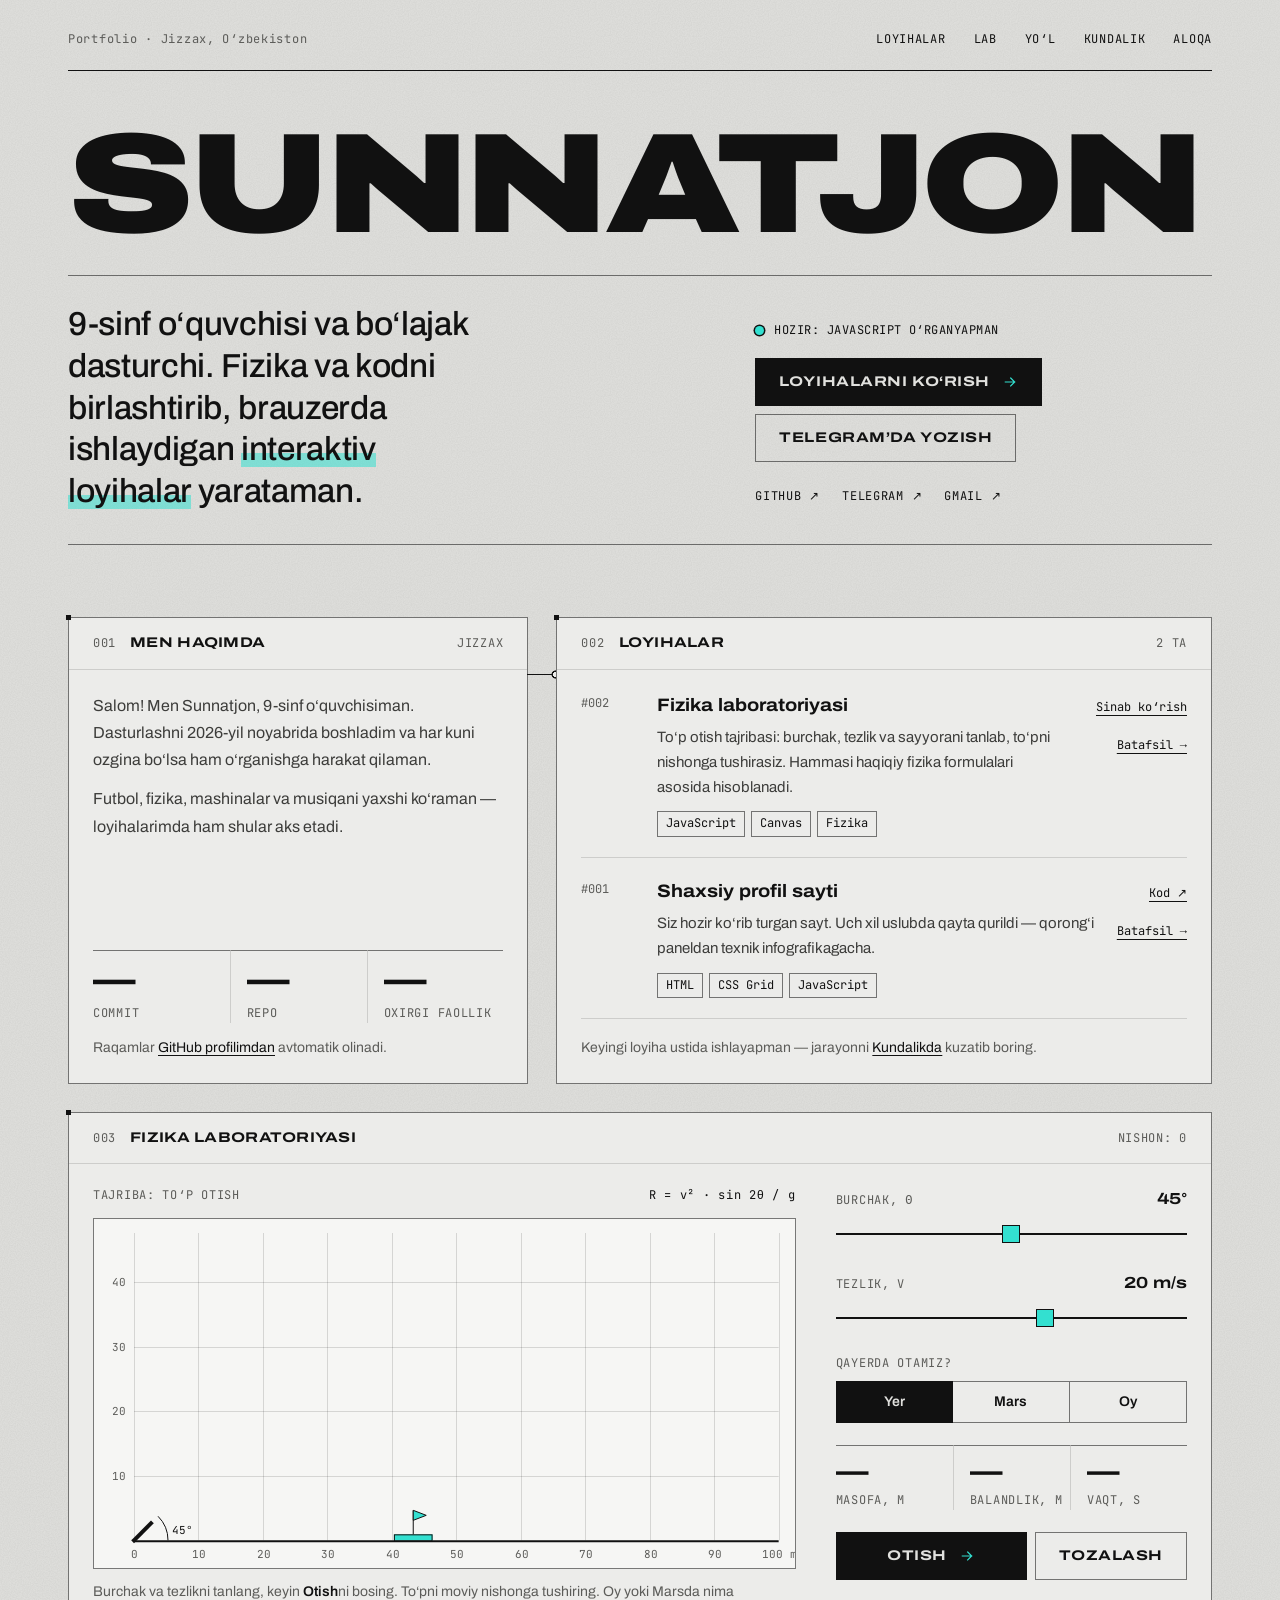
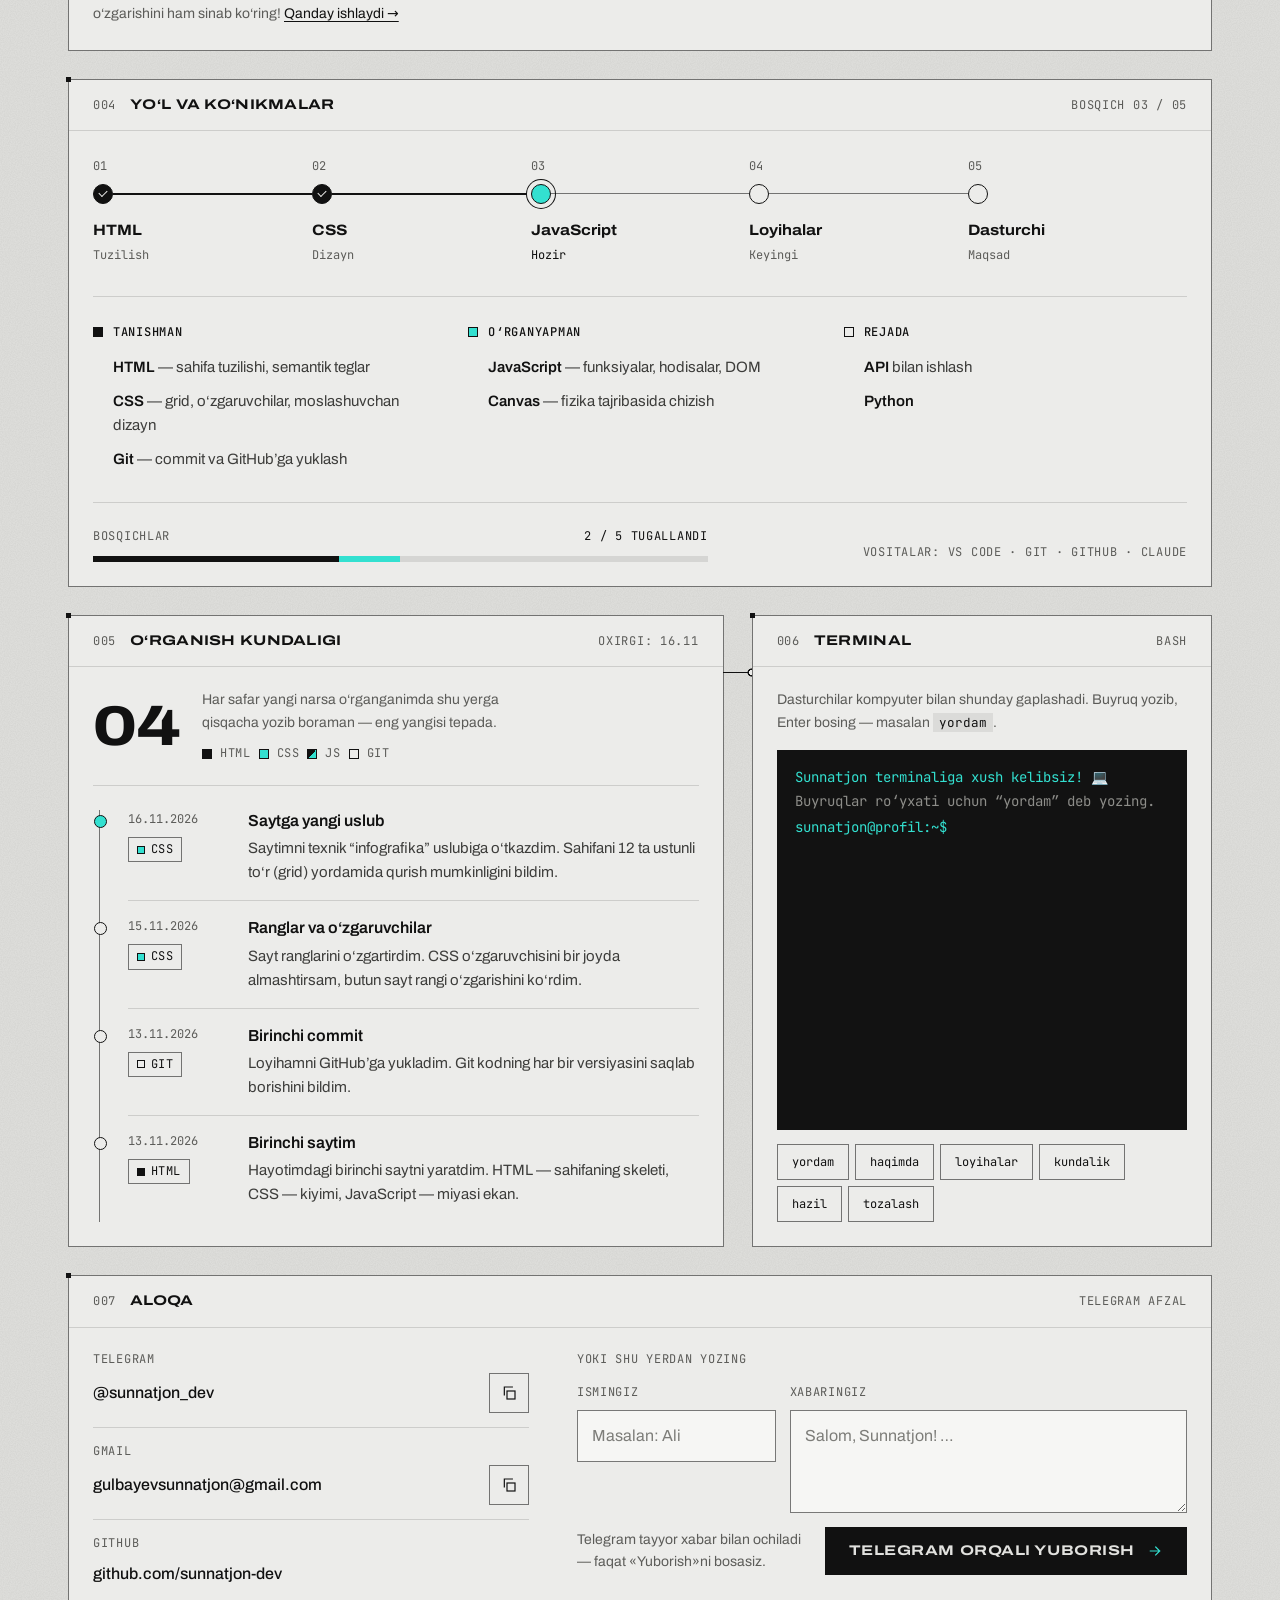
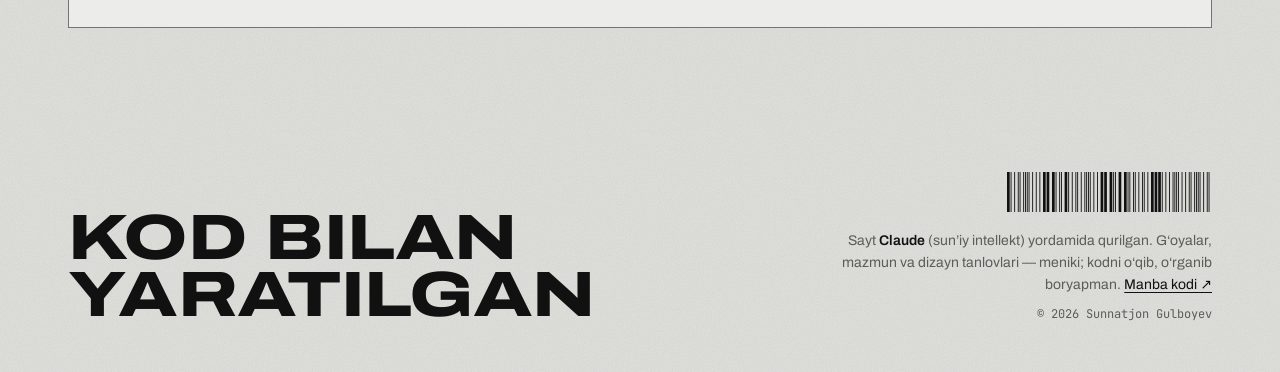
==== index.html @ 701b9dbe "Xabar shakli Gmail o'rniga Telegram'ga yo'naltirildi (t.me/?text= rasmiy havolasi) Co-Authored-By: C" ====
<!DOCTYPE html>
<html lang="uz">
<head>
  <!-- ===== SAHIFA SOZLAMALARI (ko'rinmaydi, lekin brauzer va Telegram uchun muhim) ===== -->
  <meta charset="UTF-8">
  <meta name="viewport" content="width=device-width, initial-scale=1.0">
  <title>Sunnatjon Gulboyev — bo‘lajak dasturchi</title>
  <meta name="description" content="Sunnatjon Gulboyev — 9-sinf o‘quvchisi va bo‘lajak dasturchi. Fizika va kodni birlashtirib, brauzerda ishlaydigan interaktiv loyihalar yarataman.">
  <meta name="theme-color" content="#e1e1de" media="(prefers-color-scheme: light)">
  <meta name="theme-color" content="#141413" media="(prefers-color-scheme: dark)">
  <meta name="color-scheme" content="light dark">

  <!-- Telegram/Instagramda havola yuborilganda chiqadigan ko'rinish -->
  <meta property="og:type" content="website">
  <meta property="og:locale" content="uz_UZ">
  <meta property="og:title" content="Sunnatjon Gulboyev — bo‘lajak dasturchi">
  <meta property="og:description" content="Fizika va kodni birlashtirib, brauzerda ishlaydigan interaktiv loyihalar yarataman.">
  <meta property="og:url" content="https://sunnatjon-dev.github.io/sunnatjon-profil-sayt/">
  <meta property="og:site_name" content="Sunnatjon Gulboyev">
  <meta property="og:image" content="https://sunnatjon-dev.github.io/sunnatjon-profil-sayt/images/og-1200x630.jpg">
  <meta property="og:image:type" content="image/jpeg">
  <meta property="og:image:width" content="1200">
  <meta property="og:image:height" content="630">
  <meta property="og:image:alt" content="SUNNATJON — bo‘lajak dasturchi. Fizika va kod.">
  <meta name="twitter:card" content="summary_large_image">

  <!-- Saytning asosiy manzili (qidiruv tizimlari uchun) -->
  <link rel="canonical" href="https://sunnatjon-dev.github.io/sunnatjon-profil-sayt/">

  <link rel="icon" href="favicon.svg" type="image/svg+xml">
  <link rel="apple-touch-icon" href="apple-touch-icon.png">

  <!-- JavaScript borligini darhol belgilaymiz (animatsiyalar shunga qarab yoqiladi) -->
  <script>document.documentElement.classList.add("js");</script>

  <!-- Asosiy shriftni oldindan yuklaymiz — sarlavha tezroq chiqadi -->
  <link rel="preload" href="fonts/archivo-latin.woff2" as="font" type="font/woff2" crossorigin>
  <link rel="preload" href="fonts/jetbrains-mono-latin.woff2" as="font" type="font/woff2" crossorigin>
  <link rel="stylesheet" href="style.css">
</head>
<body>

  <a class="skip" href="#asosiy">Asosiy qismga o‘tish</a>

  <!-- ===== 1. BOSH QISM ===== -->
  <header class="mast">
    <div class="mast__bar">
      <span class="mono">Portfolio · Jizzax, O‘zbekiston</span>
      <nav class="mast__nav" aria-label="Asosiy menyu">
        <a href="#loyihalar">Loyihalar</a>
        <a href="#lab">Lab</a>
        <a href="#yol">Yo‘l</a>
        <a href="#kundalik">Kundalik</a>
        <a href="#aloqa">Aloqa</a>
      </nav>
    </div>

    <h1 class="mast__title display">Sunnatjon<span class="sr-only"> Gulboyev</span></h1>

    <div class="hero">
      <!-- Bu jumla — saytning eng muhim gapi. O'z so'zlaringiz bilan yozing! -->
      <p class="hero__lead">9-sinf o‘quvchisi va bo‘lajak dasturchi. Fizika va kodni birlashtirib, brauzerda ishlaydigan <em>interaktiv loyihalar</em> yarataman.</p>

      <div class="hero__side">
        <p class="status mono"><span class="status__dot" aria-hidden="true"></span>Hozir: JavaScript o‘rganyapman</p>
        <div class="hero__cta">
          <a class="btn" href="#loyihalar">Loyihalarni ko‘rish
            <svg viewBox="0 0 24 24" aria-hidden="true"><path d="M5 12h14M13 6l6 6-6 6"/></svg>
          </a>
          <a class="btn btn--ghost" href="https://t.me/sunnatjon_dev" target="_blank" rel="noopener">Telegram’da yozish</a>
        </div>
        <ul class="socials" aria-label="Ijtimoiy tarmoqlar">
          <li><a href="https://github.com/sunnatjon-dev" target="_blank" rel="noopener">GitHub ↗</a></li>
          <li><a href="https://t.me/sunnatjon_dev" target="_blank" rel="noopener">Telegram ↗</a></li>
          <li><a href="mailto:gulbayevsunnatjon@gmail.com">Gmail ↗</a></li>
        </ul>
      </div>
    </div>
  </header>

  <!-- ===== 2. PANELLAR ===== -->
  <main class="sheet" id="asosiy">

    <!-- 001 — Men haqimda -->
    <section class="panel c-5 w-r" id="haqimda" aria-labelledby="h-haqimda">
      <header class="panel__head"><span class="idx">001</span><h2 id="h-haqimda">Men haqimda</h2><span class="code">Jizzax</span></header>
      <p class="prose">Salom! Men Sunnatjon, 9-sinf o‘quvchisiman. Dasturlashni 2026-yil noyabrida boshladim va har kuni ozgina bo‘lsa ham o‘rganishga harakat qilaman.</p>
      <p class="prose">Futbol, fizika, mashinalar va musiqani yaxshi ko‘raman — loyihalarimda ham shular aks etadi.</p>

      <div class="facts gh" aria-live="polite">
        <div><b class="display" id="gh-commits">—</b><small>Commit</small></div>
        <div><b class="display" id="gh-repos">—</b><small>Repo</small></div>
        <div><b class="display" id="gh-last">—</b><small>Oxirgi faollik</small></div>
      </div>
      <p class="small gh__note">Raqamlar <a href="https://github.com/sunnatjon-dev" target="_blank" rel="noopener">GitHub profilimdan</a> avtomatik olinadi.</p>
    </section>

    <!-- 002 — Loyihalar -->
    <section class="panel c-7" id="loyihalar" aria-labelledby="h-loyihalar">
      <header class="panel__head"><span class="idx">002</span><h2 id="h-loyihalar">Loyihalar</h2><span class="code">2 ta</span></header>

      <ol class="projects">
        <li class="proj">
          <span class="proj__n mono">#002</span>
          <div class="proj__body">
            <h3><a href="loyihalar/fizika-laboratoriyasi.html">Fizika laboratoriyasi</a></h3>
            <p>To‘p otish tajribasi: burchak, tezlik va sayyorani tanlab, to‘pni nishonga tushirasiz. Hammasi haqiqiy fizika formulalari asosida hisoblanadi.</p>
            <ul class="tags" aria-label="Texnologiyalar"><li>JavaScript</li><li>Canvas</li><li>Fizika</li></ul>
          </div>
          <div class="proj__links">
            <a href="#lab">Sinab ko‘rish</a>
            <a href="loyihalar/fizika-laboratoriyasi.html">Batafsil →</a>
          </div>
        </li>
        <li class="proj">
          <span class="proj__n mono">#001</span>
          <div class="proj__body">
            <h3><a href="loyihalar/profil-sayti.html">Shaxsiy profil sayti</a></h3>
            <p>Siz hozir ko‘rib turgan sayt. Uch xil uslubda qayta qurildi — qorong‘i paneldan texnik infografikagacha.</p>
            <ul class="tags" aria-label="Texnologiyalar"><li>HTML</li><li>CSS Grid</li><li>JavaScript</li></ul>
          </div>
          <div class="proj__links">
            <a href="https://github.com/sunnatjon-dev/sunnatjon-profil-sayt" target="_blank" rel="noopener">Kod ↗</a>
            <a href="loyihalar/profil-sayti.html">Batafsil →</a>
          </div>
        </li>
      </ol>
      <p class="small projects__next">Keyingi loyiha ustida ishlayapman — jarayonni <a href="#kundalik">Kundalikda</a> kuzatib boring.</p>
    </section>

    <!-- 003 — Fizika laboratoriyasi (jonli demo) -->
    <section class="panel c-12" id="lab" aria-labelledby="h-lab">
      <header class="panel__head"><span class="idx">003</span><h2 id="h-lab">Fizika laboratoriyasi</h2><span class="code" id="lab-hits">Nishon: 0</span></header>

      <div class="lab">
        <div class="lab__stage">
          <p class="label label--row"><span>Tajriba: to‘p otish</span><span>R = v² · sin 2θ / g</span></p>
          <div class="lab__canvas">
            <canvas id="lab-canvas" role="img" aria-label="To‘pning uchish yo‘li (traektoriyasi) chizilgan grafik"></canvas>
          </div>
          <p class="small">Burchak va tezlikni tanlang, keyin <b>Otish</b>ni bosing. To‘pni moviy nishonga tushiring. Oy yoki Marsda nima o‘zgarishini ham sinab ko‘ring! <a href="loyihalar/fizika-laboratoriyasi.html">Qanday ishlaydi →</a></p>
        </div>

        <form class="lab__controls" id="lab-form">
          <div class="slider">
            <span class="slider__top"><label for="lab-angle">Burchak, θ</label><output id="out-angle" for="lab-angle">45°</output></span>
            <input type="range" id="lab-angle" min="10" max="80" step="1" value="45" aria-valuetext="45 gradus">
          </div>
          <div class="slider">
            <span class="slider__top"><label for="lab-speed">Tezlik, v</label><output id="out-speed" for="lab-speed">20 m/s</output></span>
            <input type="range" id="lab-speed" min="5" max="30" step="1" value="20" aria-valuetext="20 metr sekundiga">
          </div>

          <fieldset class="seg">
            <legend>Qayerda otamiz?</legend>
            <label><input type="radio" name="sayyora" value="yer" checked><span>Yer</span></label>
            <label><input type="radio" name="sayyora" value="mars"><span>Mars</span></label>
            <label><input type="radio" name="sayyora" value="oy"><span>Oy</span></label>
          </fieldset>

          <div class="facts readout">
            <div><b class="display" id="r-range">—</b><small>Masofa, m</small></div>
            <div><b class="display" id="r-height">—</b><small>Balandlik, m</small></div>
            <div><b class="display" id="r-time">—</b><small>Vaqt, s</small></div>
          </div>

          <div class="lab__actions">
            <button class="btn" type="submit">Otish
              <svg viewBox="0 0 24 24" aria-hidden="true"><path d="M5 12h14M13 6l6 6-6 6"/></svg>
            </button>
            <button class="btn btn--ghost" type="button" id="lab-clear">Tozalash</button>
          </div>
          <p class="lab__msg" id="lab-msg" role="status"></p>
        </form>
      </div>
    </section>

    <!-- 004 — Yo'l va ko'nikmalar (foizsiz: faqat halol darajalar) -->
    <section class="panel c-12" id="yol" aria-labelledby="h-yol">
      <header class="panel__head"><span class="idx">004</span><h2 id="h-yol">Yo‘l va ko‘nikmalar</h2><span class="code">Bosqich 03 / 05</span></header>

      <ol class="route">
        <li class="done"><small>01</small><span class="node" aria-hidden="true"></span><b>HTML</b><em>Tuzilish</em></li>
        <li class="done"><small>02</small><span class="node" aria-hidden="true"></span><b>CSS</b><em>Dizayn</em></li>
        <li class="now" aria-current="step"><small>03</small><span class="node" aria-hidden="true"></span><b>JavaScript</b><em>Hozir</em></li>
        <li><small>04</small><span class="node" aria-hidden="true"></span><b>Loyihalar</b><em>Keyingi</em></li>
        <li><small>05</small><span class="node" aria-hidden="true"></span><b>Dasturchi</b><em>Maqsad</em></li>
      </ol>

      <div class="skills">
        <div class="skills__group">
          <h3><i class="k" aria-hidden="true"></i>Tanishman</h3>
          <ul>
            <li><b>HTML</b> — sahifa tuzilishi, semantik teglar</li>
            <li><b>CSS</b> — grid, o‘zgaruvchilar, moslashuvchan dizayn</li>
            <li><b>Git</b> — commit va GitHub’ga yuklash</li>
          </ul>
        </div>
        <div class="skills__group">
          <h3><i class="c" aria-hidden="true"></i>O‘rganyapman</h3>
          <ul>
            <li><b>JavaScript</b> — funksiyalar, hodisalar, DOM</li>
            <li><b>Canvas</b> — fizika tajribasida chizish</li>
          </ul>
        </div>
        <div class="skills__group">
          <h3><i class="l" aria-hidden="true"></i>Rejada</h3>
          <ul>
            <li><b>API</b> bilan ishlash</li>
            <li><b>Python</b></li>
          </ul>
        </div>
      </div>

      <div class="yol__foot">
        <div class="progress">
          <p class="label label--row"><span>Bosqichlar</span><span>2 / 5 tugallandi</span></p>
          <div class="progress__bar" aria-hidden="true"><i></i><i></i></div>
        </div>
        <p class="label">Vositalar: VS Code · Git · GitHub · Claude</p>
      </div>
    </section>

    <!-- 005 — O'rganish kundaligi -->
    <section class="panel c-7 w-r" id="kundalik" aria-labelledby="h-log">
      <header class="panel__head"><span class="idx">005</span><h2 id="h-log">O‘rganish kundaligi</h2><span class="code" id="log-count">Yozuvlar</span></header>

      <div class="diary__intro">
        <p class="figure display" id="log-total">04</p>
        <div>
          <p class="small">Har safar yangi narsa o‘rganganimda shu yerga qisqacha yozib boraman — eng yangisi tepada.</p>
          <p class="label legend diary__legend">
            <span><i class="t-html"></i>HTML</span>
            <span><i class="t-css"></i>CSS</span>
            <span><i class="t-js"></i>JS</span>
            <span><i class="t-git"></i>Git</span>
          </p>
        </div>
      </div>

      <!--
        YANGI YOZUV QO'SHISH: pastdagi <li> ... </li> blokidan birini nusxalab,
        ro'yxatning ENG TEPASIGA qo'ying va sana, teg, sarlavha, matnni o'zgartiring.
        Teglar: t-html, t-css, t-js, t-git
      -->
      <ol class="log" id="log">
        <li class="log__item">
          <time class="mono" datetime="2026-11-16">16.11.2026</time>
          <span class="log__tag t-css">CSS</span>
          <div><h3>Saytga yangi uslub</h3><p>Saytimni texnik “infografika” uslubiga o‘tkazdim. Sahifani 12 ta ustunli to‘r (grid) yordamida qurish mumkinligini bildim.</p></div>
        </li>
        <li class="log__item">
          <time class="mono" datetime="2026-11-15">15.11.2026</time>
          <span class="log__tag t-css">CSS</span>
          <div><h3>Ranglar va o‘zgaruvchilar</h3><p>Sayt ranglarini o‘zgartirdim. CSS o‘zgaruvchisini bir joyda almashtirsam, butun sayt rangi o‘zgarishini ko‘rdim.</p></div>
        </li>
        <li class="log__item">
          <time class="mono" datetime="2026-11-13">13.11.2026</time>
          <span class="log__tag t-git">Git</span>
          <div><h3>Birinchi commit</h3><p>Loyihamni GitHub’ga yukladim. Git kodning har bir versiyasini saqlab borishini bildim.</p></div>
        </li>
        <li class="log__item">
          <time class="mono" datetime="2026-11-13">13.11.2026</time>
          <span class="log__tag t-html">HTML</span>
          <div><h3>Birinchi saytim</h3><p>Hayotimdagi birinchi saytni yaratdim. HTML — sahifaning skeleti, CSS — kiyimi, JavaScript — miyasi ekan.</p></div>
        </li>
      </ol>

      <button class="more" id="log-more" type="button" hidden aria-expanded="false" aria-controls="log">Hammasini ko‘rsatish</button>
    </section>

    <!-- 006 — Terminal -->
    <section class="panel c-5" id="terminal" aria-labelledby="h-term">
      <header class="panel__head"><span class="idx">006</span><h2 id="h-term">Terminal</h2><span class="code">Bash</span></header>
      <p class="small">Dasturchilar kompyuter bilan shunday gaplashadi. Buyruq yozib, Enter bosing — masalan <code>yordam</code>.</p>
      <div class="terminal" id="term-body">
        <div id="term-output" aria-live="polite"></div>
        <form class="terminal__line" id="term-form">
          <label for="term-input" class="t-prompt">sunnatjon@profil:~$</label>
          <input id="term-input" autocomplete="off" autocapitalize="off" spellcheck="false">
        </form>
      </div>
      <div class="chips" role="group" aria-label="Tezkor buyruqlar">
        <button type="button" data-cmd="yordam">yordam</button>
        <button type="button" data-cmd="haqimda">haqimda</button>
        <button type="button" data-cmd="loyihalar">loyihalar</button>
        <button type="button" data-cmd="kundalik">kundalik</button>
        <button type="button" data-cmd="hazil">hazil</button>
        <button type="button" data-cmd="tozalash">tozalash</button>
      </div>
    </section>

    <!-- 007 — Aloqa -->
    <section class="panel c-12" id="aloqa" aria-labelledby="h-aloqa">
      <header class="panel__head"><span class="idx">007</span><h2 id="h-aloqa">Aloqa</h2><span class="code">Telegram afzal</span></header>
      <div class="aloqa">
        <ul class="contacts">
          <li>
            <small>Telegram</small>
            <a href="https://t.me/sunnatjon_dev" target="_blank" rel="noopener">@sunnatjon_dev</a>
            <button class="copy" type="button" data-copy="@sunnatjon_dev" aria-label="Telegram manzilini nusxalash">
              <svg viewBox="0 0 24 24" aria-hidden="true"><rect x="9" y="9" width="12" height="12"/><path d="M5 15V3h12"/></svg>
            </button>
          </li>
          <li>
            <small>Gmail</small>
            <a href="mailto:gulbayevsunnatjon@gmail.com">gulbayevsunnatjon@gmail.com</a>
            <button class="copy" type="button" data-copy="gulbayevsunnatjon@gmail.com" aria-label="Emailni nusxalash">
              <svg viewBox="0 0 24 24" aria-hidden="true"><rect x="9" y="9" width="12" height="12"/><path d="M5 15V3h12"/></svg>
            </button>
          </li>
          <li>
            <small>GitHub</small>
            <a href="https://github.com/sunnatjon-dev" target="_blank" rel="noopener">github.com/sunnatjon-dev</a>
          </li>
        </ul>

        <form class="form" id="xabar-form">
          <p class="label">Yoki shu yerdan yozing</p>
          <div class="form__row">
            <label class="field">
              <span>Ismingiz</span>
              <input name="ism" required maxlength="60" placeholder="Masalan: Ali" autocomplete="name">
            </label>
            <label class="field">
              <span>Xabaringiz</span>
              <textarea name="xabar" required rows="3" maxlength="1000" placeholder="Salom, Sunnatjon! …"></textarea>
            </label>
          </div>
          <div class="form__foot">
            <p class="small">Telegram tayyor xabar bilan ochiladi — faqat «Yuborish»ni bosasiz.</p>
            <button class="btn" type="submit">Telegram orqali yuborish
              <svg viewBox="0 0 24 24" aria-hidden="true"><path d="M5 12h14M13 6l6 6-6 6"/></svg>
            </button>
          </div>
        </form>
      </div>
    </section>

  </main>

  <!-- ===== 3. PASTKI QISM ===== -->
  <footer class="foot">
    <p class="foot__big display">Kod bilan<br>yaratilgan</p>
    <div class="foot__side">
      <svg class="barcode" data-barcode="EAT-SLEEP-CODE-REPEAT" aria-hidden="true"></svg>
      <!-- Halollik: saytni kim va qanday qurgani ochiq yozilgan -->
      <p class="foot__credit">Sayt <b>Claude</b> (sun’iy intellekt) yordamida qurilgan. G‘oyalar, mazmun va dizayn tanlovlari — meniki; kodni o‘qib, o‘rganib boryapman. <a href="https://github.com/sunnatjon-dev/sunnatjon-profil-sayt" target="_blank" rel="noopener">Manba kodi ↗</a></p>
      <p class="mono">© <span id="yil">2026</span> Sunnatjon Gulboyev</p>
    </div>
  </footer>

  <div class="toast" id="toast" role="status" aria-live="polite"></div>

  <!-- Skriptlar mavzular bo'yicha bo'lingan; "defer" — sahifa tayyor bo'lgach, shu tartibda ishga tushadi -->
  <script src="js/asosiy.js" defer></script>
  <script src="js/github.js" defer></script>
  <script src="js/kundalik.js" defer></script>
  <script src="js/lab.js" defer></script>
  <script src="js/terminal.js" defer></script>
</body>
</html>
---- style.css ----
/* =========================================================
   0. SHRIFTLAR — loyihaning o'zida (fonts/ papkasi), Google'ga bog'liq emas.
   Ikkalasi ham "variable" shrift: bitta faylda barcha qalinlik va kengliklar bor.
   Litsenziya: SIL Open Font License (fonts/OFL-*.txt)
   ========================================================= */
@font-face {
  font-family: "Archivo";
  src: url("fonts/archivo-latin.woff2") format("woff2");
  font-weight: 100 900;
  font-stretch: 62% 125%;
  font-style: normal;
  font-display: swap;
}
@font-face {
  font-family: "JetBrains Mono";
  src: url("fonts/jetbrains-mono-latin.woff2") format("woff2");
  font-weight: 100 800;
  font-style: normal;
  font-display: optional;   /* kech kelsa — sahifa siljimasligi uchun zaxira shriftda qoladi */
}

/* Zaxira shriftlar Archivo o'lchamlariga moslangan (ascent 88%, descent 21% — brauzerda o'lchangan).
   Archivo yuklanguncha matn aynan shu joyda turadi, keyin almashganda sahifa "sakramaydi". */
@font-face {
  font-family: "Archivo Fallback Display";
  src: local("Arial Black");
  ascent-override: 88%;
  descent-override: 21%;
  line-gap-override: 0%;
}
@font-face {
  font-family: "Archivo Fallback";
  src: local("Segoe UI"), local("Roboto"), local("Arial");
  size-adjust: 108%;          /* Archivo bir oz kengroq — qatorlar bir xil bo'linsin */
  ascent-override: 81.5%;     /* 88% / 1.08 */
  descent-override: 19.4%;    /* 21% / 1.08 */
  line-gap-override: 0%;
}


/* =========================================================
   1. RANGLAR VA ASOSIY SOZLAMALAR
   Rangni o'zgartirmoqchi bo'lsangiz — faqat shu yerni o'zgartiring!
   ========================================================= */
:root {
  --paper: #e1e1de;           /* sahifa foni — och kulrang qog'oz */
  --panel: #ececea;           /* panellar */
  --field: #f6f6f4;           /* inputlar */
  --ink: #111111;             /* asosiy qora */
  --text: #3d3d3b;            /* oddiy matn */
  --muted: #5c5c59;           /* xira matn (fonda ham, panelda ham kontrast ≥ 5:1) */
  --frame: rgba(17, 17, 17, 0.55);   /* panel ramkasi */
  --rule: rgba(17, 17, 17, 0.14);    /* ichki ingichka chiziqlar */
  --grey: #a3a3a0;
  --track: rgba(17, 17, 17, 0.1);    /* progress chizig'ining bo'sh qismi */
  --code-bg: rgba(17, 17, 17, 0.08);
  --hover: #ffffff;                  /* tugma ustiga kelganda */
  --placeholder: #7d7d79;
  --mark: rgba(51, 224, 208, 0.55);  /* matn ostidagi moviy belgi */

  /* Yagona urg'u rangi (Swiss qoidasi: bitta rang) — faqat bezak uchun, matnda emas */
  --cyan: #33e0d0;

  /* Yozuv o'lchamlari shkalasi — butun saytda faqat shular ishlatiladi */
  --fs-xs: 12px;     /* yorliqlar, mono yozuvlar */
  --fs-sm: 14px;     /* izohlar */
  --fs-md: 15px;     /* panel ichidagi matn */
  --fs-base: 16px;   /* asosiy matn */
  --fs-lg: 18px;     /* kichik sarlavhalar */

  --font-display: "Archivo", "Archivo Fallback Display", "Arial Black", sans-serif;   /* katta sarlavhalar */
  --font-body: "Archivo", "Archivo Fallback", system-ui, -apple-system, "Segoe UI", Roboto, sans-serif;   /* oddiy matn */
  --font-mono: "JetBrains Mono", Consolas, monospace;

  --gap: 28px;
  --pad: 24px;
  --gutter: clamp(16px, 4vw, 48px);
  --ease: cubic-bezier(.2, .8, .2, 1);
  color-scheme: light dark;
}

/* Qorong'i rejim — telefon yoki kompyuter qorong'i rejimda bo'lsa, avtomatik yoqiladi.
   Faqat ranglar almashadi, qolgan hamma narsa o'sha-o'sha. */
@media (prefers-color-scheme: dark) {
  :root {
    --paper: #141413;
    --panel: #1c1c1b;
    --field: #232322;
    --ink: #ecece8;
    --text: #c4c4bf;
    --muted: #93938e;
    --frame: rgba(236, 236, 232, 0.38);
    --rule: rgba(236, 236, 232, 0.12);
    --grey: #6e6e6a;
    --track: rgba(236, 236, 232, 0.12);
    --code-bg: rgba(236, 236, 232, 0.1);
    --hover: #2a2a29;
    --placeholder: #7e7e79;
    --mark: rgba(51, 224, 208, 0.32);
  }
  .case__shot img { opacity: 0.92; }
}

* { box-sizing: border-box; margin: 0; padding: 0; }

html {
  scroll-behavior: smooth;
  scroll-padding-top: 24px;
  -webkit-text-size-adjust: 100%;
}

body {
  min-height: 100vh;
  background-color: var(--paper);
  /* Qog'oz donadorligi (juda yengil shovqin) */
  background-image: url("data:image/svg+xml;utf8,<svg xmlns='http://www.w3.org/2000/svg' width='180' height='180'><filter id='n'><feTurbulence type='fractalNoise' baseFrequency='.85' numOctaves='2' stitchTiles='stitch'/><feColorMatrix values='0 0 0 0 0  0 0 0 0 0  0 0 0 0 0  0 0 0 .06 0'/></filter><rect width='100%' height='100%' filter='url(%23n)'/></svg>");
  color: var(--text);
  font-family: var(--font-body);
  font-size: var(--fs-base);
  line-height: 1.6;
  -webkit-font-smoothing: antialiased;
  overflow-x: hidden;
}

a { color: inherit; }
button, input, textarea { font: inherit; color: inherit; }
ul, ol { list-style: none; }
svg { display: block; }

.display {
  font-family: var(--font-display);
  font-stretch: 125%;
  font-weight: 800;
  line-height: 0.9;
  letter-spacing: -0.01em;
  text-transform: uppercase;
  color: var(--ink);
}
.mono { font-family: var(--font-mono); }

:focus-visible { outline: 2px solid var(--ink); outline-offset: 3px; }

.skip {
  position: absolute;
  left: 16px;
  top: -60px;
  z-index: 10;
  padding: 10px 16px;
  background: var(--ink);
  color: var(--paper);
  text-decoration: none;
}
.skip:focus { top: 16px; }


/* =========================================================
   2. SARLAVHA
   ========================================================= */
.mast {
  max-width: 1240px;
  margin: 0 auto;
  padding: 20px var(--gutter) 0;
}

.mast__bar {
  display: flex;
  justify-content: space-between;
  align-items: center;
  gap: 16px;
  padding-bottom: 10px;
  border-bottom: 1.5px solid var(--ink);
  color: var(--muted);
  font-size: var(--fs-xs);
  letter-spacing: 0.06em;
}

.mast__nav { display: flex; }
.mast__nav a {
  display: inline-flex;
  align-items: center;
  min-height: 40px;
  padding: 0 14px;
  color: var(--ink);
  font-family: var(--font-mono);
  font-size: var(--fs-xs);
  text-decoration: none;
  text-transform: uppercase;
  letter-spacing: 0.06em;
}
.mast__nav a:last-child { padding-right: 0; }
.mast__nav a:hover { text-decoration: underline; text-underline-offset: 4px; }

.mast__title {
  margin: clamp(28px, 5vw, 56px) 0 clamp(20px, 3vw, 32px);
  font-size: min(11.4vw, 142px);
  font-weight: 900;
  line-height: 0.82;
  letter-spacing: -0.025em;
}

.status { display: flex; align-items: center; gap: 10px; color: var(--ink); }
.status__dot {
  width: 9px;
  height: 9px;
  border-radius: 50%;
  background: var(--cyan);
  box-shadow: 0 0 0 1.5px var(--ink);
  animation: pulse 2.4s infinite;
}
@keyframes pulse {
  0%, 100% { box-shadow: 0 0 0 1.5px var(--ink), 0 0 0 0 rgba(51, 224, 208, .6); }
  60% { box-shadow: 0 0 0 1.5px var(--ink), 0 0 0 7px rgba(51, 224, 208, 0); }
}

.barcode { height: 34px; width: auto; fill: var(--ink); }

/* Faqat ekran o'quvchi dasturlar uchun (ko'zga ko'rinmaydi) */
.sr-only {
  position: absolute;
  width: 1px;
  height: 1px;
  overflow: hidden;
  clip: rect(0 0 0 0);
  white-space: nowrap;
}

/* Bosh qism: asosiy jumla + harakatga chaqiruv */
.hero {
  display: grid;
  grid-template-columns: minmax(0, 7fr) minmax(0, 5fr);
  gap: 48px;
  align-items: end;
  padding: 28px 0 32px;
  border-top: 1px solid var(--frame);
  border-bottom: 1px solid var(--frame);
}
.hero__lead {
  max-width: 24ch;
  color: var(--ink);
  font-size: clamp(24px, 2.6vw, 34px);
  font-weight: 500;
  line-height: 1.25;
  letter-spacing: -0.01em;
  text-wrap: balance;
}
.hero__lead em {
  font-style: normal;
  background: linear-gradient(transparent 62%, var(--mark) 62%);
}
.hero__side { display: grid; gap: 18px; }
.status { font-size: var(--fs-xs); letter-spacing: 0.04em; text-transform: uppercase; }
.hero__cta { display: flex; flex-wrap: wrap; gap: 8px; }
.socials {
  display: flex;
  flex-wrap: wrap;
  gap: 4px 22px;
  font-family: var(--font-mono);
  font-size: var(--fs-xs);
  text-transform: uppercase;
  letter-spacing: 0.06em;
}
.socials a {
  display: inline-flex;
  align-items: center;
  min-height: 32px;
  color: var(--ink);
  text-decoration: none;
}
.socials a:hover { text-decoration: underline; text-underline-offset: 4px; }


/* =========================================================
   3. PANELLAR TO'RI (12 ustunli)
   ========================================================= */
.sheet {
  max-width: 1240px;
  margin: clamp(40px, 6vw, 72px) auto 0;
  padding: 0 var(--gutter);
  display: grid;
  grid-template-columns: repeat(12, minmax(0, 1fr));
  gap: var(--gap);
  align-items: stretch;
}
.c-3 { grid-column: span 3; }
.c-4 { grid-column: span 4; }
.c-5 { grid-column: span 5; }
.c-7 { grid-column: span 7; }
.c-8 { grid-column: span 8; }

.panel {
  position: relative;
  display: flex;
  flex-direction: column;
  padding: var(--pad);
  background: var(--panel);
  border: 1px solid var(--frame);
  scroll-margin-top: 24px;
}

/* Chap-yuqori burchakdagi kichik qora kvadrat */
.panel::before {
  content: "";
  position: absolute;
  top: -3px;
  left: -3px;
  width: 5px;
  height: 5px;
  background: var(--ink);
}

/* Panellarni bir-biriga ulovchi "sim" — oxirida kichik halqa */
.w-r::after {
  content: "";
  position: absolute;
  top: 52px;
  left: 100%;
  width: calc(var(--gap) + 5px);
  height: 9px;
  background:
    radial-gradient(circle, var(--panel) 0 2.4px, var(--ink) 2.8px 3.8px, transparent 4.3px) right center / 9px 9px no-repeat,
    linear-gradient(var(--ink), var(--ink)) left center / calc(100% - 6px) 1px no-repeat;
}

.panel__head {
  display: grid;
  grid-template-columns: auto 1fr auto;
  align-items: baseline;
  gap: 14px;
  margin: calc(var(--pad) * -1) calc(var(--pad) * -1) 22px;
  padding: 14px var(--pad);
  border-bottom: 1px solid var(--rule);
}
.idx, .code {
  font-family: var(--font-mono);
  font-size: var(--fs-xs);
  letter-spacing: 0.06em;
  color: var(--muted);
}
.panel__head h2 {
  color: var(--ink);
  font-size: var(--fs-sm);
  font-weight: 700;
  font-stretch: 125%;
  letter-spacing: 0.02em;
  text-transform: uppercase;
}
.code { text-transform: uppercase; white-space: nowrap; }

/* Matn bo'laklari */
.prose { color: var(--text); line-height: 1.7; max-width: 46ch; text-wrap: pretty; }
.prose + .prose { margin-top: 12px; }
.small { color: var(--muted); font-size: var(--fs-sm); line-height: 1.6; text-wrap: pretty; }
.label {
  color: var(--muted);
  font-family: var(--font-mono);
  font-size: var(--fs-xs);
  letter-spacing: 0.06em;
  text-transform: uppercase;
}
.label--row { display: flex; justify-content: space-between; gap: 12px; }
code {
  padding: 1px 6px;
  background: var(--code-bg);
  color: var(--ink);
  font-family: var(--font-mono);
  font-size: 0.9em;
}

/* Raqamli faktlar (Sinf / Texnologiya / Loyiha) */
.facts {
  display: grid;
  grid-template-columns: repeat(3, 1fr);
  margin-top: auto;
  padding-top: 26px;
}
.facts > div { padding: 14px 0 0 16px; border-top: 1px solid var(--frame); border-left: 1px solid var(--rule); }
.facts > div:first-child { padding-left: 0; border-left: 0; }
.facts b { display: block; font-size: 40px; }
.facts small { display: block; margin-top: 8px; color: var(--muted); font-family: var(--font-mono); font-size: var(--fs-xs); text-transform: uppercase; letter-spacing: 0.06em; }
.facts--two { grid-template-columns: repeat(2, 1fr); }


/* =========================================================
   4. PANELLAR ICHIDAGI BO'LAKLAR
   ========================================================= */
/* 001 — GitHub raqamlari */
.gh b { font-size: 34px; font-variant-numeric: tabular-nums; }
.gh__note { margin-top: 14px; }
.gh__note a, .small a { color: var(--ink); text-underline-offset: 3px; }

/* 002 — Loyihalar */
.projects { display: grid; }
.proj {
  display: grid;
  grid-template-columns: 56px minmax(0, 1fr) auto;
  gap: 8px 20px;
  padding: 20px 0;
  border-top: 1px solid var(--rule);
}
.proj:first-child { padding-top: 0; border-top: 0; }
.proj__n { color: var(--muted); font-size: var(--fs-xs); line-height: 1.9; }
.proj h3 { color: var(--ink); font-size: var(--fs-lg); font-weight: 700; font-stretch: 112%; line-height: 1.3; }
.proj h3 a { display: inline-block; padding: 2px 0; text-decoration: none; }
.proj h3 a:hover { text-decoration: underline; text-decoration-color: var(--cyan); text-decoration-thickness: 3px; text-underline-offset: 5px; }
.proj p { margin-top: 6px; color: var(--text); font-size: var(--fs-md); line-height: 1.65; max-width: 52ch; text-wrap: pretty; }
.proj__links {
  display: flex;
  flex-direction: column;
  align-items: flex-end;
  gap: 6px;
  font-family: var(--font-mono);
  font-size: var(--fs-xs);
  white-space: nowrap;
}
.proj__links a {
  display: inline-flex;
  align-items: center;
  min-height: 32px;
  color: var(--ink);
  text-underline-offset: 4px;
}
.proj__links a:hover { text-decoration-color: var(--cyan); text-decoration-thickness: 2px; }
.projects__next { margin-top: auto; padding-top: 18px; border-top: 1px solid var(--rule); }

.tags { display: flex; flex-wrap: wrap; gap: 6px; margin-top: 12px; }
.tags li {
  padding: 2px 8px;
  border: 1px solid var(--frame);
  color: var(--ink);
  font-family: var(--font-mono);
  font-size: var(--fs-xs);
}

/* 004 — Ko'nikmalar: uchta daraja yonma-yon */
.skills {
  display: grid;
  grid-template-columns: repeat(3, minmax(0, 1fr));
  gap: 32px;
  padding: 26px 0;
  border-top: 1px solid var(--rule);
  border-bottom: 1px solid var(--rule);
}
.skills h3 {
  display: flex;
  align-items: center;
  gap: 10px;
  margin-bottom: 8px;
  color: var(--ink);
  font-family: var(--font-mono);
  font-size: var(--fs-xs);
  font-weight: 500;
  letter-spacing: 0.06em;
  text-transform: uppercase;
}
.skills h3 i { width: 10px; height: 10px; background: var(--ink); }
.skills h3 i.c { background: var(--cyan); box-shadow: inset 0 0 0 1px var(--ink); }
.skills h3 i.l { background: transparent; box-shadow: inset 0 0 0 1px var(--ink); }
.skills li { padding: 5px 0 5px 20px; color: var(--text); font-size: var(--fs-md); }
.skills li b { color: var(--ink); font-weight: 600; }
.yol__foot {
  display: grid;
  grid-template-columns: minmax(0, 7fr) minmax(0, 5fr);
  gap: 40px;
  align-items: end;
  padding-top: 24px;
}
.yol__foot > .label { text-align: right; }

/* Grafikalar */
.figure { font-size: clamp(52px, 5.4vw, 72px); font-variant-numeric: tabular-nums; }
.figure + .label { margin-top: 10px; }
.panel > .label--row:last-child { margin-top: auto; }

.legend { margin-top: auto; padding-top: 22px; justify-content: flex-start; gap: 18px; }
.legend span { display: inline-flex; align-items: center; gap: 8px; }
.legend i { width: 10px; height: 10px; background: var(--ink); }
.legend i.c { background: var(--cyan); box-shadow: inset 0 0 0 1px var(--ink); }
.legend i.l { background: transparent; box-shadow: inset 0 0 0 1px var(--ink); }

/* 004 — Yo'l: sxema */
.route {
  display: grid;
  grid-template-columns: repeat(5, 1fr);
  margin: 4px 0 30px;
}
.route li {
  position: relative;
  display: flex;
  flex-direction: column;
  align-items: flex-start;
  gap: 4px;
}
.route li + li::before {   /* tugunlarni ulovchi chiziq */
  content: "";
  position: absolute;
  top: 36px;
  right: calc(100% - 0px);
  width: calc(100% - 20px);
  height: 1px;
  background: var(--frame);
}
.route li.done + li::before { height: 2px; margin-top: -0.5px; background: var(--ink); }
.route small { color: var(--muted); font-family: var(--font-mono); font-size: var(--fs-xs); }
.node {
  position: relative;
  width: 20px;
  height: 20px;
  margin: 4px 0 10px;
  border-radius: 50%;
  border: 1.5px solid var(--ink);
  background: var(--panel);
}
.done .node { background: var(--ink); }
.done .node::after {   /* belgi ✓ */
  content: "";
  position: absolute;
  left: 5px;
  top: 4.5px;
  width: 7px;
  height: 4px;
  border-left: 1.6px solid var(--panel);
  border-bottom: 1.6px solid var(--panel);
  transform: rotate(-45deg);
}
.now .node { background: var(--cyan); box-shadow: 0 0 0 4px var(--panel), 0 0 0 5px var(--ink); }
.route b { color: var(--ink); font-size: var(--fs-md); font-weight: 700; font-stretch: 112%; }
.route em { color: var(--muted); font-family: var(--font-mono); font-size: var(--fs-xs); font-style: normal; }
.now em { color: var(--ink); }

.progress { margin-top: auto; }
.progress .label { margin-bottom: 10px; }
.progress .label span:last-child { color: var(--ink); }
.progress__bar { display: flex; height: 6px; background: var(--track); }
.progress__bar i { transform-origin: left; transition: transform 1s var(--ease) .2s; }
.progress__bar i:first-child { width: 40%; background: var(--ink); }
.progress__bar i:last-child { width: 10%; background: var(--cyan); transition-delay: .7s; }

/* 005 — O'rganish kundaligi */
.c-12 { grid-column: 1 / -1; }
/* Teg ranglari: bitta urg'u rangi (moviy) + qora/kulrang/bo'sh — to'rtta aniq farq */
.t-html { --tc: var(--ink); }
.t-css { --tc: var(--cyan); }
.t-js { --tc: linear-gradient(135deg, var(--ink) 50%, var(--cyan) 50%); }
.t-git { --tc: transparent; }

.diary__intro {
  display: flex;
  align-items: center;
  gap: 22px;
  margin-bottom: 24px;
  padding-bottom: 20px;
  border-bottom: 1px solid var(--rule);
}
.diary__intro .figure { font-size: 56px; }
.diary__intro .small { max-width: 44ch; }
.diary__legend { flex-wrap: wrap; row-gap: 8px; margin-top: 10px; padding-top: 0; }
.diary__legend i { background: var(--tc); box-shadow: inset 0 0 0 1px var(--ink); }

.log {
  position: relative;
  margin-left: 6px;
  padding-left: 28px;
  border-left: 1px solid var(--frame);
}
.log__item {
  position: relative;
  display: grid;
  grid-template-columns: 100px minmax(0, 1fr);
  grid-template-rows: auto 1fr;
  align-items: start;
  column-gap: 20px;
  row-gap: 8px;
  padding: 16px 0;
  border-top: 1px solid var(--rule);
}
.log__item > div { grid-column: 2; grid-row: 1 / span 2; }
.log__item:first-child { padding-top: 0; border-top: 0; }
.log__item::before {   /* chiziqdagi tugun */
  content: "";
  position: absolute;
  left: -34px;
  top: 21px;
  width: 11px;
  height: 11px;
  border-radius: 50%;
  border: 1.5px solid var(--ink);
  background: var(--panel);
}
.log__item:first-child::before { top: 5px; background: var(--cyan); }
.log__item time { color: var(--muted); font-size: var(--fs-xs); font-variant-numeric: tabular-nums; }
.log__tag {
  display: inline-flex;
  align-items: center;
  justify-self: start;
  gap: 6px;
  padding: 2px 8px;
  border: 1px solid var(--frame);
  color: var(--ink);
  font-family: var(--font-mono);
  font-size: var(--fs-xs);
  text-transform: uppercase;
  letter-spacing: 0.04em;
}
.log__tag::before {
  content: "";
  width: 8px;
  height: 8px;
  background: var(--tc);
  box-shadow: inset 0 0 0 1px var(--ink);
}
.log__item h3 { color: var(--ink); font-size: var(--fs-base); font-weight: 600; line-height: 1.4; }
.log__item p { margin-top: 4px; color: var(--text); font-size: var(--fs-md); line-height: 1.6; text-wrap: pretty; }
.log.is-collapsed .log__item:nth-child(n + 6) { display: none; }

.more {
  align-self: flex-start;
  min-height: 40px;
  margin: 18px 0 0 40px;
  padding: 0 16px;
  border: 1px solid var(--frame);
  background: transparent;
  color: var(--ink);
  font-family: var(--font-mono);
  font-size: var(--fs-xs);
  cursor: pointer;
  transition: background-color .15s, color .15s, transform .15s;
}
.more:hover { background: var(--ink); color: var(--paper); }
.more:active { transform: scale(0.96); }

/* 009 — Fizika laboratoriyasi */
.lab {
  display: grid;
  grid-template-columns: minmax(0, 8fr) minmax(0, 4fr);
  gap: 40px;
}
.lab__stage { display: flex; flex-direction: column; gap: 12px; min-width: 0; }
.lab__stage .label--row span:last-child { color: var(--ink); text-transform: none; }
.lab__stage .small b { color: var(--ink); font-weight: 600; }
.lab__canvas {
  position: relative;
  aspect-ratio: 2 / 1;
  background: var(--field);
  border: 1px solid var(--frame);
}
.lab__canvas canvas { position: absolute; inset: 0; width: 100%; height: 100%; }

.lab__controls { display: flex; flex-direction: column; gap: 22px; }

/* Surgichlar (slider) — ingichka qora chiziq, moviy kvadrat tutqich */
.slider { display: grid; gap: 8px; }
.slider__top { display: flex; justify-content: space-between; align-items: baseline; }
.slider__top label {
  color: var(--muted);
  font-family: var(--font-mono);
  font-size: var(--fs-xs);
  letter-spacing: 0.06em;
  text-transform: uppercase;
}
.slider output {
  color: var(--ink);
  font-weight: 700;
  font-stretch: 125%;
  font-size: var(--fs-base);
  font-variant-numeric: tabular-nums;
}
.slider input {
  -webkit-appearance: none;
  appearance: none;
  width: 100%;
  height: 28px;
  background: transparent;
  cursor: pointer;
}
.slider input::-webkit-slider-runnable-track { height: 2px; background: var(--ink); }
.slider input::-moz-range-track { height: 2px; background: var(--ink); }
.slider input::-webkit-slider-thumb {
  -webkit-appearance: none;
  width: 18px;
  height: 18px;
  margin-top: -8px;
  background: var(--cyan);
  border: 1.5px solid var(--ink);
  border-radius: 0;
}
.slider input::-moz-range-thumb {
  width: 15px;
  height: 15px;
  background: var(--cyan);
  border: 1.5px solid var(--ink);
  border-radius: 0;
}
.slider input:focus-visible { outline: 2px solid var(--ink); outline-offset: 4px; }

/* Sayyora tanlash — bir qatordagi uchta tugma */
.seg { display: grid; grid-template-columns: repeat(3, 1fr); border: 0; }
.seg legend {
  margin-bottom: 8px;
  color: var(--muted);
  font-family: var(--font-mono);
  font-size: var(--fs-xs);
  letter-spacing: 0.06em;
  text-transform: uppercase;
}
.seg label { position: relative; cursor: pointer; }
.seg label + label span { border-left: 0; }
.seg input { position: absolute; opacity: 0; pointer-events: none; }
.seg span {
  display: grid;
  place-items: center;
  min-height: 42px;
  border: 1px solid var(--frame);
  color: var(--ink);
  font-size: var(--fs-sm);
  font-weight: 600;
  transition: background-color .15s, color .15s;
}
.seg label:hover span { background: var(--hover); }
.seg input:checked + span { background: var(--ink); color: var(--paper); }
.seg input:focus-visible + span { outline: 2px solid var(--ink); outline-offset: 2px; }

.readout { margin-top: 0; padding-top: 0; }
.readout b { font-size: 26px; font-variant-numeric: tabular-nums; }

.lab__actions { display: flex; gap: 8px; }
.lab__actions .btn { flex: 1; justify-content: center; }
.btn.btn--ghost {
  flex: 0 0 auto !important;
  background: transparent;
  color: var(--ink);
  box-shadow: inset 0 0 0 1px var(--frame);
}
.btn.btn--ghost:hover { background: var(--ink); color: var(--paper); }
.lab__msg { min-height: 22px; margin-top: -8px; color: var(--ink); font-family: var(--font-mono); font-size: var(--fs-xs); }



/* =========================================================
   5. TERMINAL
   ========================================================= */
.terminal {
  height: 230px;
  margin-top: 16px;
  padding: 16px 18px;
  overflow-y: auto;
  background: #121212;
  color: #e6e6e3;
  font-family: var(--font-mono);
  font-size: var(--fs-sm);
  line-height: 1.7;
  cursor: text;
  scrollbar-width: thin;
  scrollbar-color: #444 transparent;
}
.terminal p { white-space: pre-wrap; word-break: break-word; }
.t-prompt { color: var(--cyan); white-space: nowrap; }
.t-cmd { color: #fff; }
.t-out { color: #cfcfcb; }
.t-ok { color: var(--cyan); }
.t-err { color: #ff8a5c; }
.t-dim { color: #8d8d89; }
.terminal a { color: #fff; }

.terminal__line { display: flex; gap: 10px; align-items: center; }
.terminal__line input {
  flex: 1;
  min-width: 0;
  background: none;
  border: 0;
  outline: none;
  color: #fff;
  caret-color: var(--cyan);
}

.chips { display: flex; flex-wrap: wrap; gap: 6px; margin-top: 14px; }
.chips button {
  min-height: 36px;
  padding: 0 14px;
  border: 1px solid var(--frame);
  background: transparent;
  color: var(--ink);
  font-family: var(--font-mono);
  font-size: var(--fs-xs);
  cursor: pointer;
  transition: background-color .15s, color .15s, transform .15s;
}
.chips button:hover { background: var(--ink); color: var(--paper); }
.chips button:active { transform: scale(0.96); }


/* =========================================================
   6. ALOQA VA XABAR
   ========================================================= */
.contacts { display: grid; }
.contacts li {
  display: grid;
  grid-template-columns: minmax(0, 1fr) auto;
  align-items: center;
  column-gap: 10px;
  row-gap: 4px;
  padding: 14px 0;
  border-top: 1px solid var(--rule);
}
.contacts li:first-child { padding-top: 0; border-top: 0; }
.contacts small {
  grid-column: 1 / -1;
  color: var(--muted);
  font-family: var(--font-mono);
  font-size: var(--fs-xs);
  letter-spacing: 0.06em;
  text-transform: uppercase;
}
.contacts a, .contacts span {
  display: inline-flex;
  align-items: center;
  min-height: 32px;
  overflow-wrap: anywhere;
  color: var(--ink);
  font-weight: 500;
  text-decoration: none;
}
.contacts a:hover { text-decoration: underline; text-underline-offset: 4px; }

.copy {
  display: grid;
  place-items: center;
  width: 40px;
  height: 40px;
  border: 1px solid var(--frame);
  background: transparent;
  color: var(--ink);
  cursor: pointer;
  transition: background-color .15s, color .15s, transform .15s;
}
.copy:hover { background: var(--ink); color: var(--paper); }
.copy:active { transform: scale(0.96); }
.copy svg, .btn svg {
  width: 16px;
  height: 16px;
  fill: none;
  stroke: currentColor;
  stroke-width: 1.8;
  stroke-linecap: square;
}

/* 007 — Aloqa: chapda kontaktlar, o'ngda xabar shakli */
.aloqa {
  display: grid;
  grid-template-columns: minmax(0, 5fr) minmax(0, 7fr);
  gap: 48px;
}
.form { display: grid; grid-template-columns: minmax(0, 1fr); gap: 14px; align-content: start; }
.form__row { display: grid; grid-template-columns: minmax(0, 1fr) minmax(0, 2fr); gap: 14px; }
.form__foot { display: flex; justify-content: space-between; align-items: center; gap: 16px; }
.field { display: flex; flex-direction: column; gap: 8px; }
.field span {
  color: var(--muted);
  font-family: var(--font-mono);
  font-size: var(--fs-xs);
  letter-spacing: 0.06em;
  text-transform: uppercase;
}
.field input, .field textarea {
  width: 100%;
  padding: 12px 14px;
  border: 1px solid var(--frame);
  border-radius: 0;
  background: var(--field);
  color: var(--ink);
  resize: vertical;
  transition: border-color .15s, box-shadow .15s;
}
.field input::placeholder, .field textarea::placeholder { color: var(--placeholder); }
.field input:focus, .field textarea:focus {
  outline: none;
  border-color: var(--ink);
  box-shadow: 0 0 0 3px rgba(51, 224, 208, 0.55);
}
.field textarea { min-height: 96px; }

.btn {
  display: inline-flex;
  align-items: center;
  gap: 12px;
  text-decoration: none;
  min-height: 48px;
  padding: 0 24px;
  border: 0;
  background: var(--ink);
  color: var(--paper);
  font-weight: 700;
  font-stretch: 125%;
  font-size: var(--fs-sm);
  letter-spacing: 0.04em;
  text-transform: uppercase;
  cursor: pointer;
  white-space: nowrap;
  transition: transform .15s;
}
.btn svg { color: var(--cyan); transition: transform .2s var(--ease); }
.btn:hover svg { transform: translateX(3px); }
.btn:active { transform: scale(0.96); }


/* =========================================================
   7. PASTKI QISM VA XABARCHA
   ========================================================= */
.foot {
  max-width: 1240px;
  margin: clamp(64px, 9vw, 120px) auto 0;
  padding: 28px var(--gutter) 48px;
  display: flex;
  justify-content: space-between;
  align-items: flex-end;
  gap: 32px;
}
.foot__big { font-size: clamp(34px, 5vw, 64px); }
.foot__side { display: grid; justify-items: end; gap: 8px; max-width: 420px; color: var(--muted); font-size: var(--fs-xs); text-align: right; }
.foot__side .barcode { height: 40px; margin-bottom: 10px; }
.foot__credit { font-size: var(--fs-sm); line-height: 1.6; text-wrap: pretty; }
.foot__credit b { color: var(--ink); font-weight: 600; }
.foot__credit a { color: var(--ink); text-underline-offset: 3px; }

.toast {
  position: fixed;
  left: 50%;
  bottom: 24px;
  z-index: 20;
  padding: 12px 20px;
  background: var(--ink);
  color: var(--paper);
  font-family: var(--font-mono);
  font-size: var(--fs-sm);
  opacity: 0;
  pointer-events: none;
  transform: translate(-50%, 12px);
  transition: opacity .25s, transform .25s var(--ease);
}
.toast.show { opacity: 1; transform: translate(-50%, 0); }


/* =========================================================
   8. PAYDO BO'LISH ANIMATSIYASI
   (faqat JavaScript yoqilgan bo'lsa — aks holda hammasi darhol ko'rinadi)
   ========================================================= */
.js .panel {
  opacity: 0;
  transform: translateY(12px);
  transition: opacity .6s var(--ease), transform .6s var(--ease);
  transition-delay: var(--d, 0s);
}
.js .panel.is-in { opacity: 1; transform: none; }
.js .panel:not(.is-in) .progress__bar i { transform: scaleX(0); }


/* =========================================================
   8.5 LOYIHA SAHIFALARI (loyihalar/*.html)
   ========================================================= */
.back {
  display: inline-flex;
  align-items: center;
  min-height: 40px;
  color: var(--ink);
  font-size: var(--fs-xs);
  text-transform: uppercase;
  letter-spacing: 0.06em;
  text-decoration: none;
}
.back:hover { text-decoration: underline; text-underline-offset: 4px; }
.mast__title.case__title { font-size: min(7.2vw, 94px); }

.case__meta { display: grid; grid-template-columns: repeat(2, minmax(0, 1fr)); gap: 16px 24px; }
.case__meta dt {
  color: var(--muted);
  font-family: var(--font-mono);
  font-size: var(--fs-xs);
  letter-spacing: 0.06em;
  text-transform: uppercase;
}
.case__meta dd { margin-top: 2px; color: var(--ink); font-weight: 600; }

.case__shot { padding: 0; }
.case__shot img { display: block; width: 100%; height: auto; }
.case__shot figcaption { padding: 12px var(--pad); border-top: 1px solid var(--rule); }

.case .prose { max-width: 66ch; }
.case .prose + .prose, .case .prose + .steps, .case .steps + .prose { margin-top: 14px; }
.case h3 { margin: 22px 0 8px; color: var(--ink); font-size: var(--fs-lg); font-weight: 700; }
.case h3:first-of-type { margin-top: 0; }

.steps { counter-reset: qadam; display: grid; gap: 10px; max-width: 66ch; }
.steps li { position: relative; padding-left: 36px; color: var(--text); line-height: 1.65; }
.steps li::before {
  counter-increment: qadam;
  content: counter(qadam, decimal-leading-zero);
  position: absolute;
  left: 0;
  top: 1px;
  color: var(--muted);
  font-family: var(--font-mono);
  font-size: var(--fs-xs);
}
.steps b { color: var(--ink); font-weight: 600; }

.formula {
  margin: 4px 0 18px;
  padding: 16px 18px;
  overflow-x: auto;
  background: var(--field);
  border: 1px solid var(--frame);
  color: var(--ink);
  font-family: var(--font-mono);
  font-size: var(--fs-sm);
  line-height: 1.9;
}

.aside-list { display: grid; }
.aside-list li { padding: 12px 0; border-top: 1px solid var(--rule); }
.aside-list li:first-child { padding-top: 0; border-top: 0; }
.aside-list a { display: inline-block; padding: 4px 0; color: var(--ink); font-weight: 600; text-underline-offset: 4px; }
.aside-list small { display: block; margin-top: 2px; color: var(--muted); font-size: var(--fs-sm); }

.next {
  display: flex;
  justify-content: space-between;
  align-items: center;
  gap: 16px;
  color: var(--ink);
  text-decoration: none;
}
.next b { font-size: clamp(22px, 3vw, 34px); }
.next:hover b { text-decoration: underline; text-decoration-color: var(--cyan); text-decoration-thickness: 4px; text-underline-offset: 8px; }


/* =========================================================
   9. EKRAN O'LCHAMIGA MOSLASHISH
   ========================================================= */
@media (max-width: 1080px) {
  .sheet { grid-template-columns: repeat(6, minmax(0, 1fr)); }
  .c-3, .c-4, .c-5 { grid-column: span 3; }
  .c-5, .c-7, .c-8 { grid-column: 1 / -1; }
  .w-r::after { display: none; }
  .hero { grid-template-columns: 1fr; gap: 28px; }
}

@media (max-width: 860px) {
  .aloqa { grid-template-columns: minmax(0, 1fr); gap: 28px; }
  .lab { grid-template-columns: minmax(0, 1fr); gap: 28px; }
}

@media (max-width: 680px) {
  :root { --gap: 16px; --pad: 20px; }
  .sheet { grid-template-columns: minmax(0, 1fr); }
  .sheet > * { grid-column: 1 / -1 !important; }
  .mast__bar { flex-direction: column; align-items: flex-start; gap: 4px; }
  .mast__nav { width: 100%; justify-content: space-between; }
  .mast__nav a { padding: 0; }
  .mast__title { font-size: 11.1vw; }
  /* Panel sarlavhasi: o'ngdagi yozuv sarlavha ostiga tushadi */
  .panel__head { grid-template-columns: auto minmax(0, 1fr); row-gap: 2px; }
  .panel__head .code { grid-column: 2; }
  .hero__lead { font-size: 22px; }
  .hero__cta { flex-direction: column; }
  .hero__cta .btn { justify-content: center; }

  .proj { grid-template-columns: 40px minmax(0, 1fr); }
  .proj__links { grid-column: 2; flex-direction: row; align-items: center; gap: 18px; }

  /* Yo'l telefonda ustma-ust */
  .route { grid-template-columns: 1fr; margin-top: 0; }
  .route li {
    display: grid;
    grid-template-columns: 24px 20px 1fr auto;
    align-items: center;
    column-gap: 12px;
    padding: 9px 0;
  }
  .route .node { margin: 0; }
  .route li + li::before { top: -9px; left: 45.5px; right: auto; width: 1px; height: 18px; }
  .route li.done + li::before { width: 2px; height: 18px; margin: 0; left: 45px; }

  .skills { grid-template-columns: 1fr; gap: 22px; }
  .yol__foot { grid-template-columns: 1fr; gap: 16px; }
  .yol__foot > .label { text-align: left; }
  .form__row { grid-template-columns: 1fr; }
  .form__foot { flex-direction: column-reverse; align-items: stretch; text-align: center; }
  .form__foot .btn { justify-content: center; }
  .diary__intro { align-items: flex-start; }
  .log { padding-left: 22px; }
  .log__item { grid-template-columns: auto 1fr; }
  .log__item > div { grid-column: 1 / -1; grid-row: auto; }
  .log__item::before { left: -28px; }
  .more { margin-left: 28px; }


  .foot { flex-direction: column; align-items: flex-start; }
  .foot__side { justify-items: start; text-align: left; }
}


/* Juda tor telefonlar (320–400px): uzun tugmalar sig'masa, ikki qatorga tushadi */
@media (max-width: 400px) {
  .btn { padding: 10px 16px; white-space: normal; text-align: center; line-height: 1.3; }
  .lab__actions { flex-direction: column; }
  .lab__actions .btn, .btn.btn--ghost { flex: 1 1 auto !important; justify-content: center; }
}


/* Animatsiyalarni yoqtirmaydiganlar uchun — hammasi joyida, harakatsiz */
@media (prefers-reduced-motion: reduce) {
  *, *::before, *::after {
    animation: none !important;
    transition: none !important;
  }
  html { scroll-behavior: auto; }
  .js .panel { opacity: 1; transform: none; }
}

/* Terminal yonidagi panel bilan bir xil balandlikda bo'lsin */
#terminal .terminal { flex: 1; height: auto; min-height: 230px; max-height: 420px; }
.foot__credit a { white-space: nowrap; }

/* Qulaylik: terminal maydoni fokusda bo'lsa — butun oyna atrofida aniq chegara */
.terminal:focus-within { outline: 2px solid var(--cyan); outline-offset: 2px; }
.terminal__line input { min-height: 28px; }
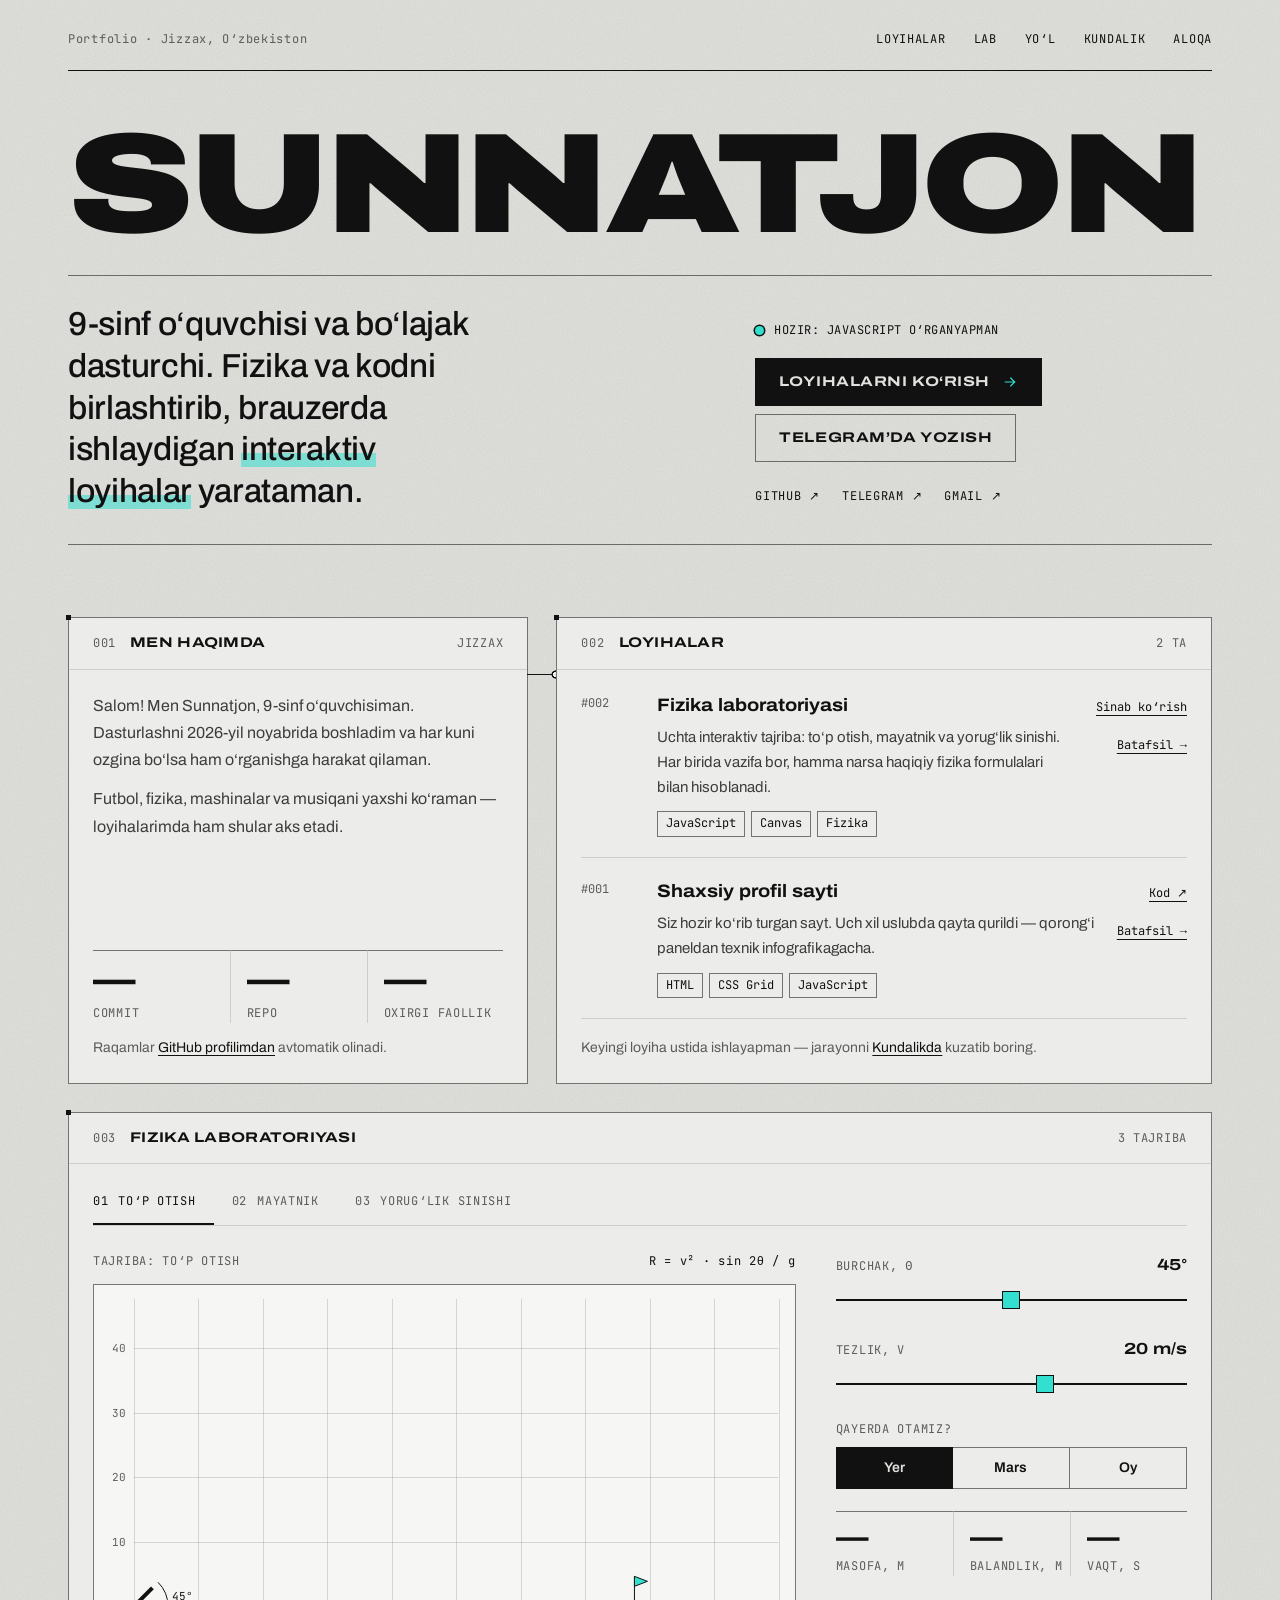
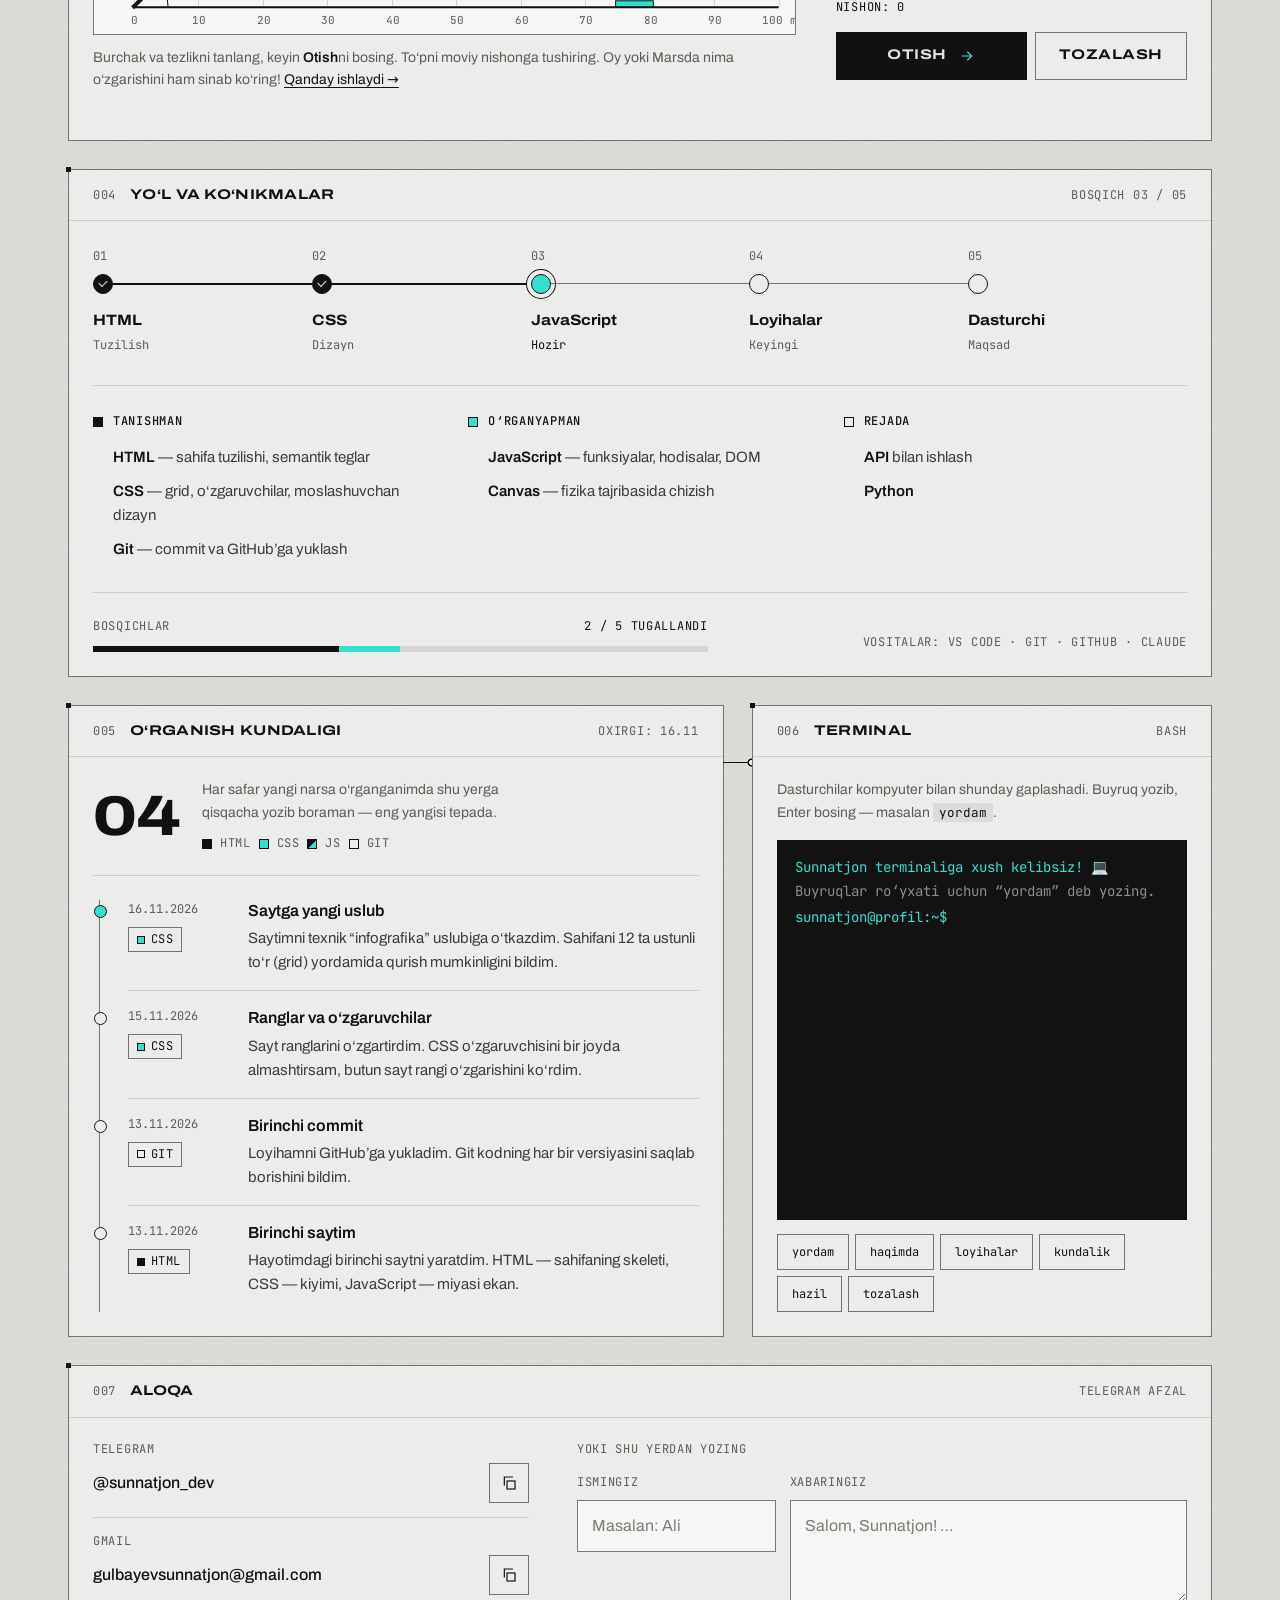
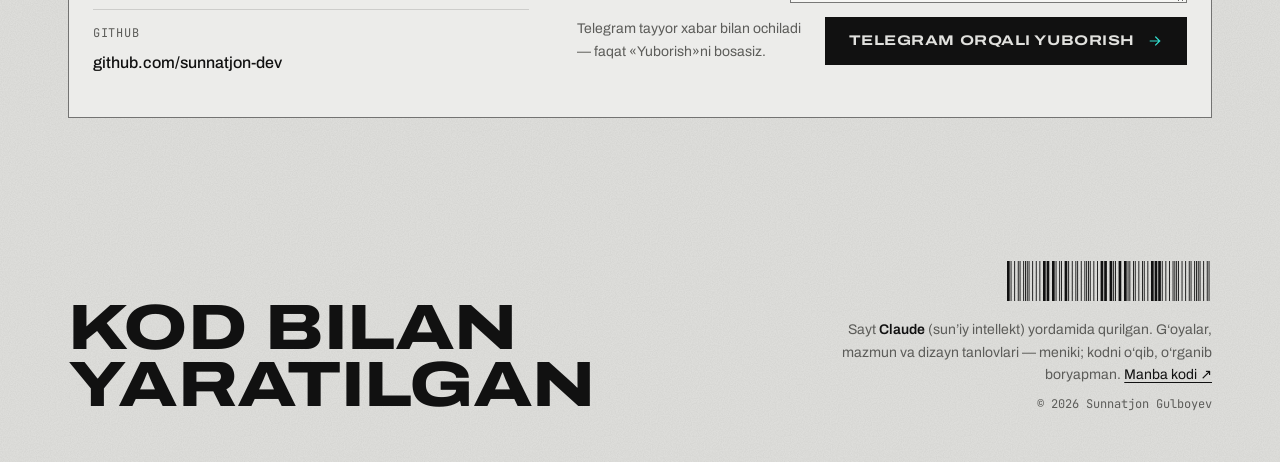
==== commit e338b52d: "Fizika laboratoriyasi: mayatnik va yorug'lik sinishi tajribalari - Tablar (klaviatura bilan ham): To" ====
--- a/index.html
+++ b/index.html
@@ -104,7 +104,7 @@
           <span class="proj__n mono">#002</span>
           <div class="proj__body">
             <h3><a href="loyihalar/fizika-laboratoriyasi.html">Fizika laboratoriyasi</a></h3>
-            <p>To‘p otish tajribasi: burchak, tezlik va sayyorani tanlab, to‘pni nishonga tushirasiz. Hammasi haqiqiy fizika formulalari asosida hisoblanadi.</p>
+            <p>Uchta interaktiv tajriba: to‘p otish, mayatnik va yorug‘lik sinishi. Har birida vazifa bor, hamma narsa haqiqiy fizika formulalari bilan hisoblanadi.</p>
             <ul class="tags" aria-label="Texnologiyalar"><li>JavaScript</li><li>Canvas</li><li>Fizika</li></ul>
           </div>
           <div class="proj__links">
@@ -128,11 +128,18 @@
       <p class="small projects__next">Keyingi loyiha ustida ishlayapman — jarayonni <a href="#kundalik">Kundalikda</a> kuzatib boring.</p>
     </section>
 
-    <!-- 003 — Fizika laboratoriyasi (jonli demo) -->
+    <!-- 003 — Fizika laboratoriyasi (jonli demo): 3 ta tajriba, tablar bilan almashtiriladi -->
     <section class="panel c-12" id="lab" aria-labelledby="h-lab">
-      <header class="panel__head"><span class="idx">003</span><h2 id="h-lab">Fizika laboratoriyasi</h2><span class="code" id="lab-hits">Nishon: 0</span></header>
-
-      <div class="lab">
+      <header class="panel__head"><span class="idx">003</span><h2 id="h-lab">Fizika laboratoriyasi</h2><span class="code">3 tajriba</span></header>
+
+      <div class="lab__tabs" role="tablist" aria-label="Tajribalar">
+        <button type="button" role="tab" id="tab-otish" aria-controls="exp-otish" aria-selected="true"><small>01</small>To‘p otish</button>
+        <button type="button" role="tab" id="tab-mayatnik" aria-controls="exp-mayatnik" aria-selected="false" tabindex="-1"><small>02</small>Mayatnik</button>
+        <button type="button" role="tab" id="tab-nur" aria-controls="exp-nur" aria-selected="false" tabindex="-1"><small>03</small>Yorug‘lik sinishi</button>
+      </div>
+
+      <!-- ===== 01. TO'P OTISH ===== -->
+      <div class="lab" id="exp-otish" role="tabpanel" aria-labelledby="tab-otish">
         <div class="lab__stage">
           <p class="label label--row"><span>Tajriba: to‘p otish</span><span>R = v² · sin 2θ / g</span></p>
           <div class="lab__canvas">
@@ -164,6 +171,7 @@
             <div><b class="display" id="r-time">—</b><small>Vaqt, s</small></div>
           </div>
 
+          <p class="label lab__score" id="lab-hits">Nishon: 0</p>
           <div class="lab__actions">
             <button class="btn" type="submit">Otish
               <svg viewBox="0 0 24 24" aria-hidden="true"><path d="M5 12h14M13 6l6 6-6 6"/></svg>
@@ -172,6 +180,94 @@
           </div>
           <p class="lab__msg" id="lab-msg" role="status"></p>
         </form>
+      </div>
+
+      <!-- ===== 02. MAYATNIK ===== -->
+      <div class="lab" id="exp-mayatnik" role="tabpanel" aria-labelledby="tab-mayatnik" hidden>
+        <div class="lab__stage">
+          <p class="label label--row"><span>Tajriba: mayatnik</span><span>T = 2π · √(L / g)</span></p>
+          <div class="lab__canvas">
+            <canvas id="m-canvas" role="img" aria-label="Tebranayotgan mayatnik"></canvas>
+          </div>
+          <p class="small" id="m-izoh">Ip uzunligi va og‘ish burchagini tanlab, <b>Qo‘yib yuborish</b>ni bosing. Sayt bir to‘liq tebranish vaqtini — davrni — o‘zi o‘lchaydi.</p>
+        </div>
+
+        <form class="lab__controls" id="m-form">
+          <p class="lab__task"><span class="label">Vazifa</span><b id="m-vazifa">Davrni 2.0 s qiling</b></p>
+          <div class="slider">
+            <span class="slider__top"><label for="m-uzunlik">Ip uzunligi, L</label><output id="m-out-uzunlik" for="m-uzunlik">1.00 m</output></span>
+            <input type="range" id="m-uzunlik" min="0.25" max="2.5" step="0.05" value="1" aria-valuetext="1 metr">
+          </div>
+          <div class="slider">
+            <span class="slider__top"><label for="m-burchak">Og‘ish burchagi, θ₀</label><output id="m-out-burchak" for="m-burchak">20°</output></span>
+            <input type="range" id="m-burchak" min="5" max="70" step="1" value="20" aria-valuetext="20 gradus">
+          </div>
+
+          <fieldset class="seg">
+            <legend>Qayerda tebranadi?</legend>
+            <label><input type="radio" name="m-sayyora" value="yer" checked><span>Yer</span></label>
+            <label><input type="radio" name="m-sayyora" value="mars"><span>Mars</span></label>
+            <label><input type="radio" name="m-sayyora" value="oy"><span>Oy</span></label>
+          </fieldset>
+
+          <div class="facts readout">
+            <div><b class="display" id="m-formula">—</b><small>Formula, s</small></div>
+            <div><b class="display" id="m-olchangan">—</b><small>O‘lchangan, s</small></div>
+            <div><b class="display" id="m-tezlik">—</b><small>Maks. tezlik, m/s</small></div>
+          </div>
+
+          <p class="label lab__score" id="m-ball">Bajarildi: 0</p>
+          <div class="lab__actions">
+            <button class="btn" type="submit" id="m-start">Qo‘yib yuborish
+              <svg viewBox="0 0 24 24" aria-hidden="true"><path d="M5 12h14M13 6l6 6-6 6"/></svg>
+            </button>
+            <button class="btn btn--ghost" type="button" id="m-qayta">Qayta</button>
+          </div>
+          <p class="lab__msg" id="m-msg" role="status"></p>
+        </form>
+      </div>
+
+      <!-- ===== 03. YORUG'LIK SINISHI ===== -->
+      <div class="lab" id="exp-nur" role="tabpanel" aria-labelledby="tab-nur" hidden>
+        <div class="lab__stage">
+          <p class="label label--row"><span>Tajriba: yorug‘lik sinishi</span><span>n₁ · sin θ₁ = n₂ · sin θ₂</span></p>
+          <div class="lab__canvas lab__canvas--drag">
+            <canvas id="n-canvas" role="img" aria-label="Ikki muhit chegarasida sinayotgan yorug‘lik nuri"></canvas>
+          </div>
+          <p class="small">Nur manbaini <b>sichqoncha yoki barmoq bilan sudrang</b> yoki surgichdan foydalaning. Muhitlarni almashtirib, nur qanday sinishini kuzating.</p>
+        </div>
+
+        <div class="lab__controls" id="n-form">
+          <p class="lab__task"><span class="label">Vazifa</span><b id="n-vazifa">—</b></p>
+          <div class="slider">
+            <span class="slider__top"><label for="n-burchak">Tushish burchagi, θ₁</label><output id="n-out-burchak" for="n-burchak">40°</output></span>
+            <input type="range" id="n-burchak" min="0" max="89" step="1" value="40" aria-valuetext="40 gradus">
+          </div>
+
+          <fieldset class="seg seg--4">
+            <legend>Nur qayerdan keladi (yuqori muhit)</legend>
+            <label><input type="radio" name="n-muhit1" value="havo" checked><span>Havo</span></label>
+            <label><input type="radio" name="n-muhit1" value="suv"><span>Suv</span></label>
+            <label><input type="radio" name="n-muhit1" value="shisha"><span>Shisha</span></label>
+            <label><input type="radio" name="n-muhit1" value="olmos"><span>Olmos</span></label>
+          </fieldset>
+          <fieldset class="seg seg--4">
+            <legend>Nur qayerga o‘tadi (pastki muhit)</legend>
+            <label><input type="radio" name="n-muhit2" value="havo"><span>Havo</span></label>
+            <label><input type="radio" name="n-muhit2" value="suv" checked><span>Suv</span></label>
+            <label><input type="radio" name="n-muhit2" value="shisha"><span>Shisha</span></label>
+            <label><input type="radio" name="n-muhit2" value="olmos"><span>Olmos</span></label>
+          </fieldset>
+
+          <div class="facts readout">
+            <div><b class="display" id="n-sinish">—</b><small>Sinish, θ₂</small></div>
+            <div><b class="display" id="n-kritik">—</b><small>Kritik burchak</small></div>
+            <div><b class="display" id="n-nisbat">—</b><small>Sindirish nisbati</small></div>
+          </div>
+
+          <p class="label lab__score" id="n-ball">Bajarildi: 0</p>
+          <p class="lab__msg" id="n-msg" role="status"></p>
+        </div>
       </div>
     </section>
 
@@ -357,6 +453,9 @@
   <script src="js/github.js" defer></script>
   <script src="js/kundalik.js" defer></script>
   <script src="js/lab.js" defer></script>
+  <script src="js/lab-mayatnik.js" defer></script>
+  <script src="js/lab-nur.js" defer></script>
+  <script src="js/lab-tablar.js" defer></script>
   <script src="js/terminal.js" defer></script>
 </body>
 </html>
--- a/style.css
+++ b/style.css
@@ -1123,3 +1123,72 @@
 /* Qulaylik: terminal maydoni fokusda bo'lsa — butun oyna atrofida aniq chegara */
 .terminal:focus-within { outline: 2px solid var(--cyan); outline-offset: 2px; }
 .terminal__line input { min-height: 28px; }
+
+
+/* =========================================================
+   10. LABORATORIYA: TABLAR VA YANGI TAJRIBALAR
+   ========================================================= */
+.lab[hidden] { display: none; }   /* display: grid "hidden"ni bosib ketmasin */
+
+.lab__tabs {
+  display: flex;
+  margin: -6px 0 26px;
+  border-bottom: 1px solid var(--rule);
+  overflow-x: auto;
+  scrollbar-width: none;
+}
+.lab__tabs button {
+  display: inline-flex;
+  align-items: center;
+  gap: 10px;
+  min-height: 46px;
+  margin-bottom: -1px;
+  padding: 0 18px;
+  border: 0;
+  border-bottom: 3px solid transparent;
+  background: none;
+  color: var(--muted);
+  font-family: var(--font-mono);
+  font-size: var(--fs-xs);
+  letter-spacing: 0.06em;
+  text-transform: uppercase;
+  white-space: nowrap;
+  cursor: pointer;
+  transition: color .15s, border-color .15s;
+}
+.lab__tabs button:first-child { padding-left: 0; }
+.lab__tabs button small { color: var(--muted); font-size: var(--fs-xs); }
+.lab__tabs button:hover { color: var(--ink); }
+.lab__tabs button[aria-selected="true"] { color: var(--ink); border-bottom-color: var(--ink); }
+.lab__tabs button[aria-selected="true"] small { color: var(--ink); }
+
+/* Vazifa kartochkasi */
+.lab__task {
+  display: grid;
+  gap: 4px;
+  padding: 12px 14px;
+  border: 1px solid var(--frame);
+  border-left: 4px solid var(--cyan);
+  background: var(--field);
+}
+.lab__task b { color: var(--ink); font-size: var(--fs-md); font-weight: 600; line-height: 1.4; }
+.lab__score { margin-bottom: -8px; color: var(--ink); }
+#m-izoh b, .lab__stage .small b { color: var(--ink); font-weight: 600; }
+
+.seg--4 { grid-template-columns: repeat(4, 1fr); }
+.seg--4 span { font-size: var(--fs-sm); }
+
+/* Nur manbaini sudrash uchun */
+.lab__canvas--drag canvas { touch-action: none; cursor: grab; }
+.lab__canvas--drag canvas:active { cursor: grabbing; }
+
+@media (max-width: 680px) {
+  /* Telefonda: tablar uchta teng ustun, uzun nom ikki qatorga tushadi */
+  .lab__tabs { display: grid; grid-template-columns: repeat(3, 1fr); overflow: visible; }
+  .lab__tabs button,
+  .lab__tabs button:first-child { justify-content: center; padding: 6px 4px; white-space: normal; text-align: center; line-height: 1.3; }
+  .lab__tabs button small { display: none; }
+  /* Grafiklar balandroq — tor ekranda ham yaxshi ko'rinsin */
+  .lab__canvas { aspect-ratio: 4 / 3; }
+  .lab__stage .label--row { flex-wrap: wrap; row-gap: 4px; }
+}
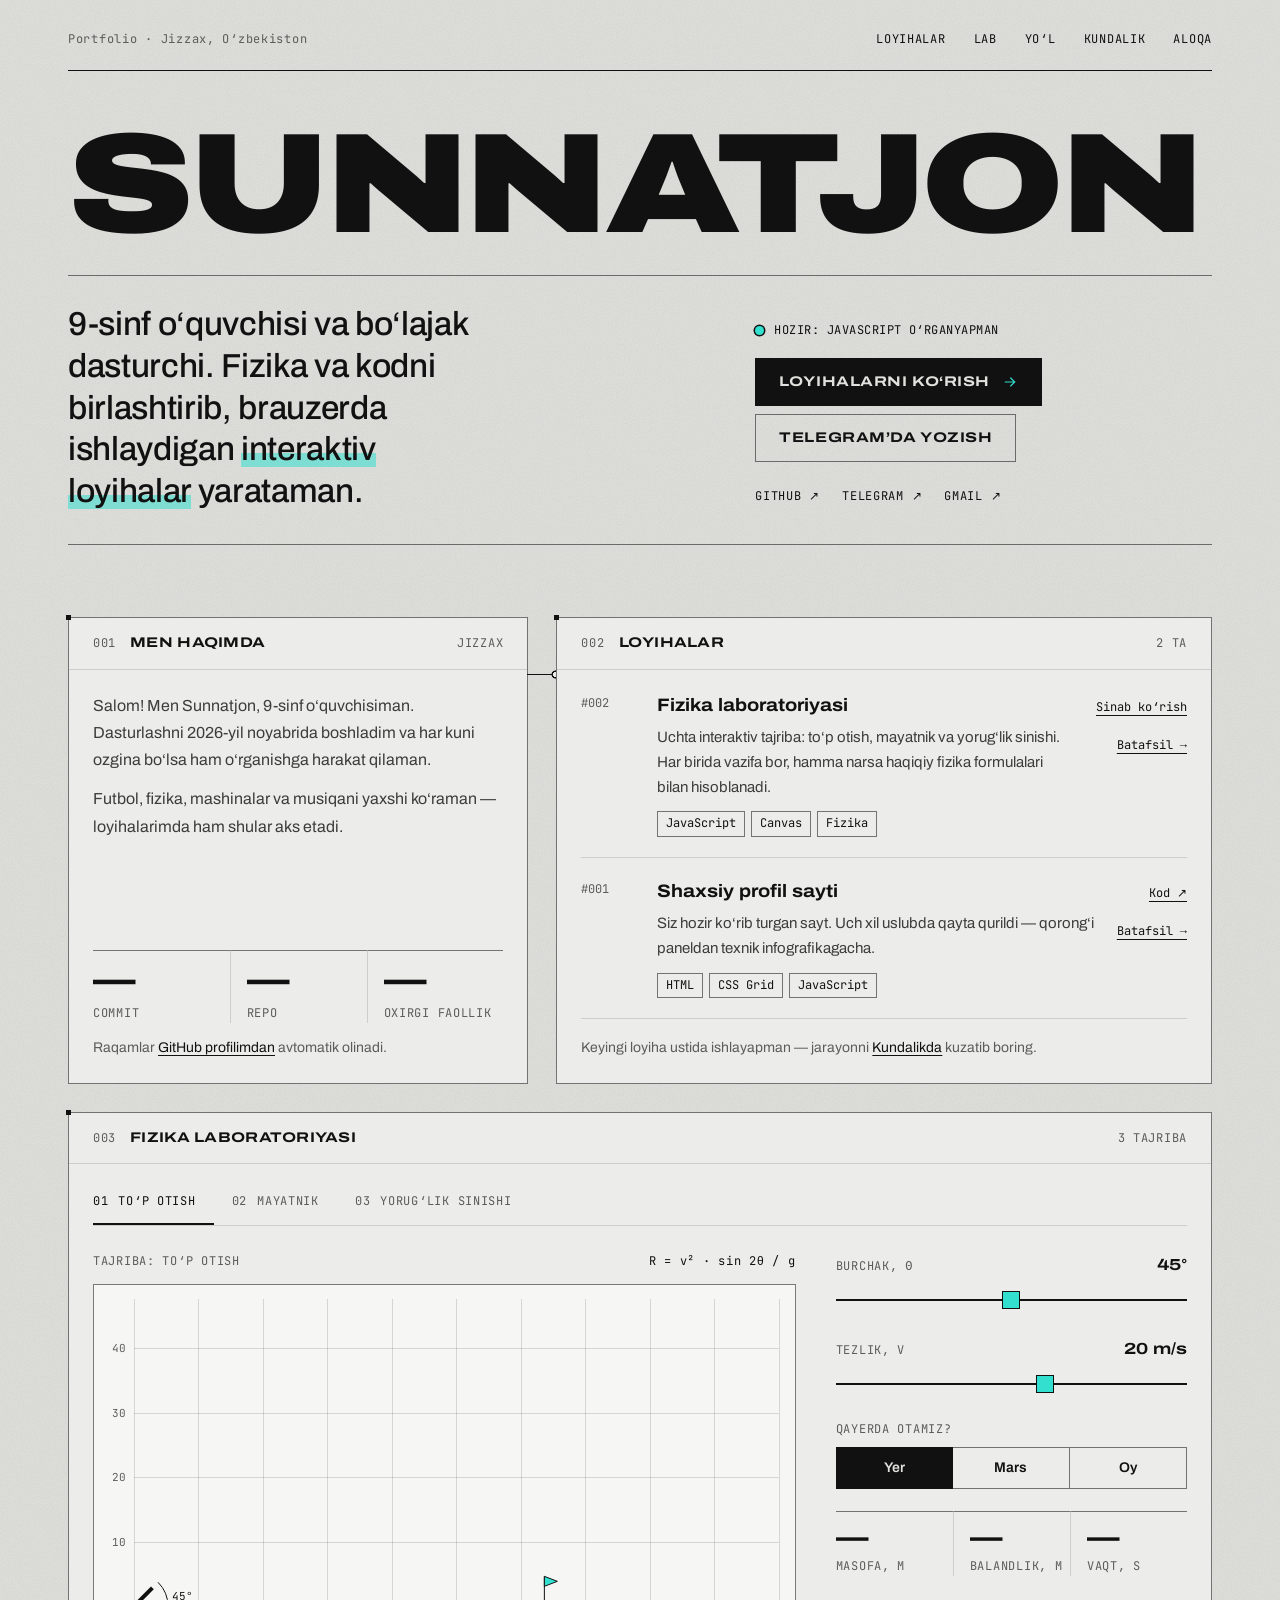
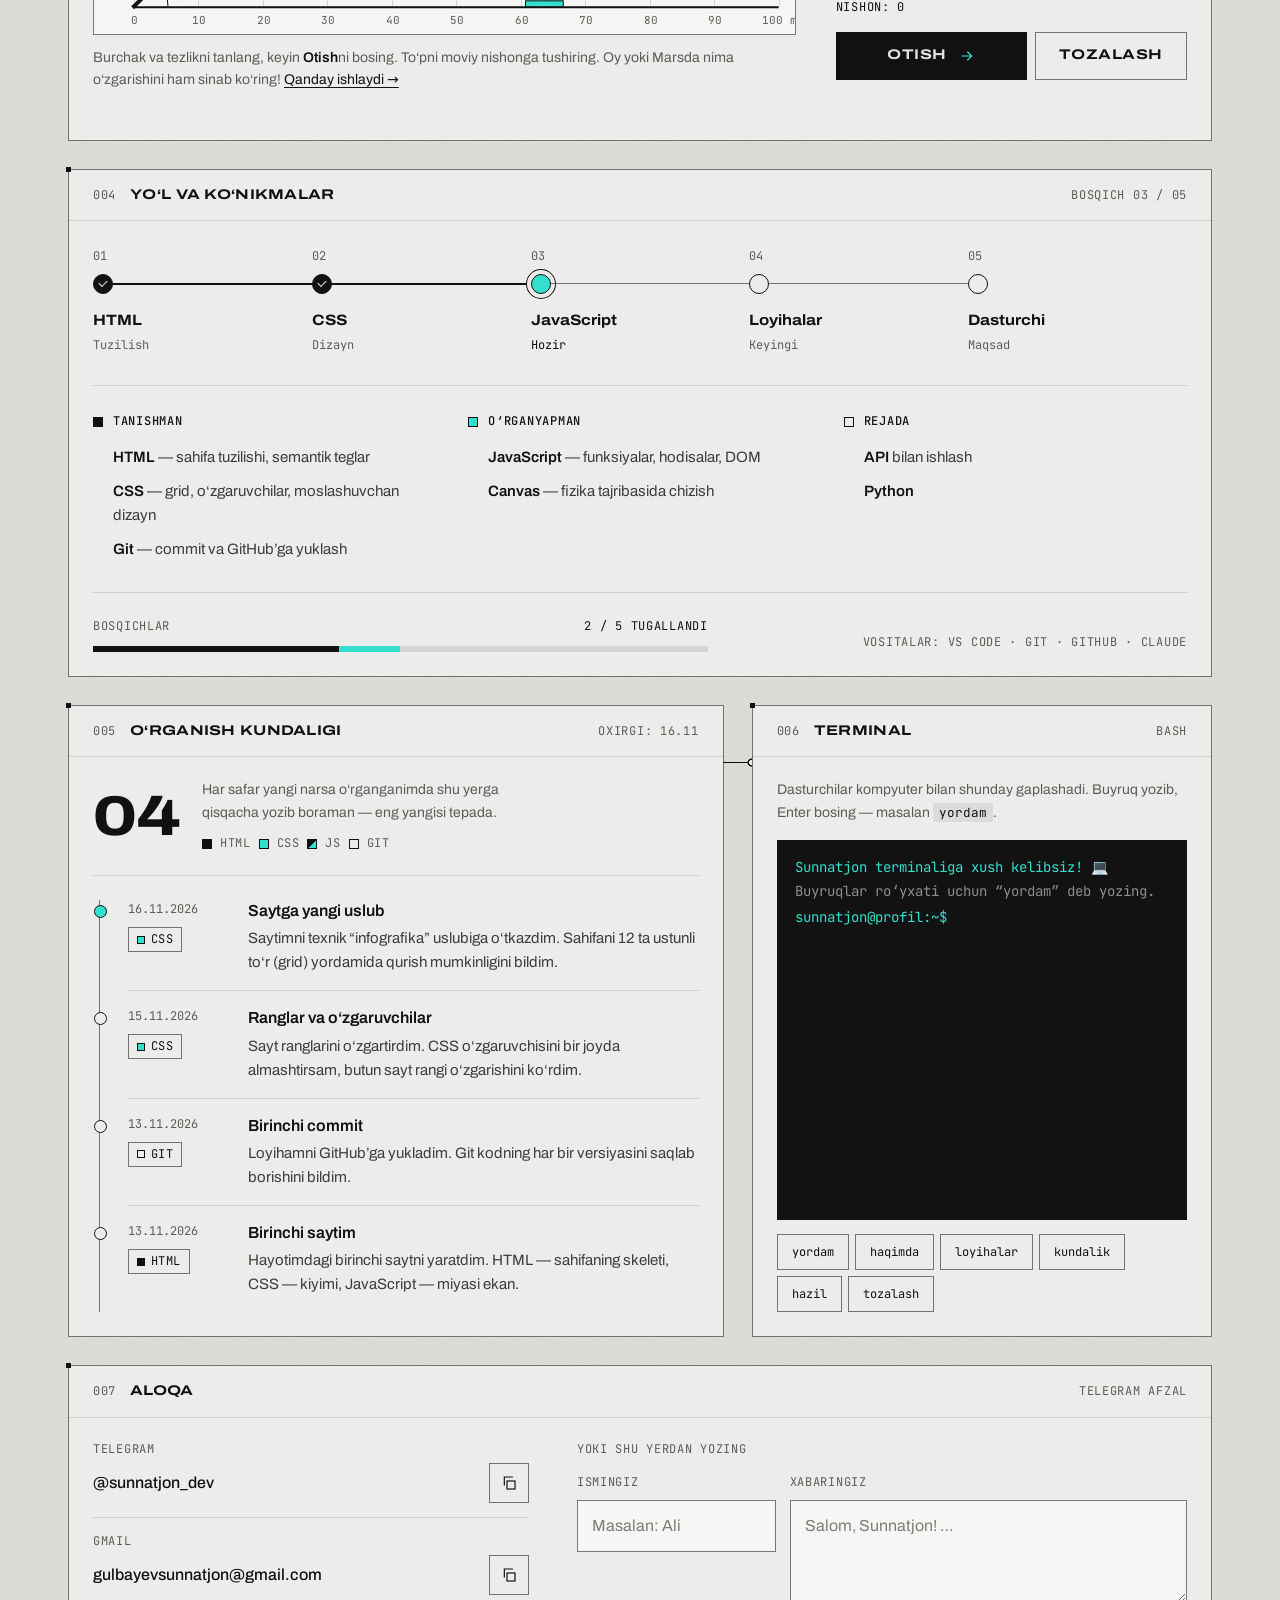
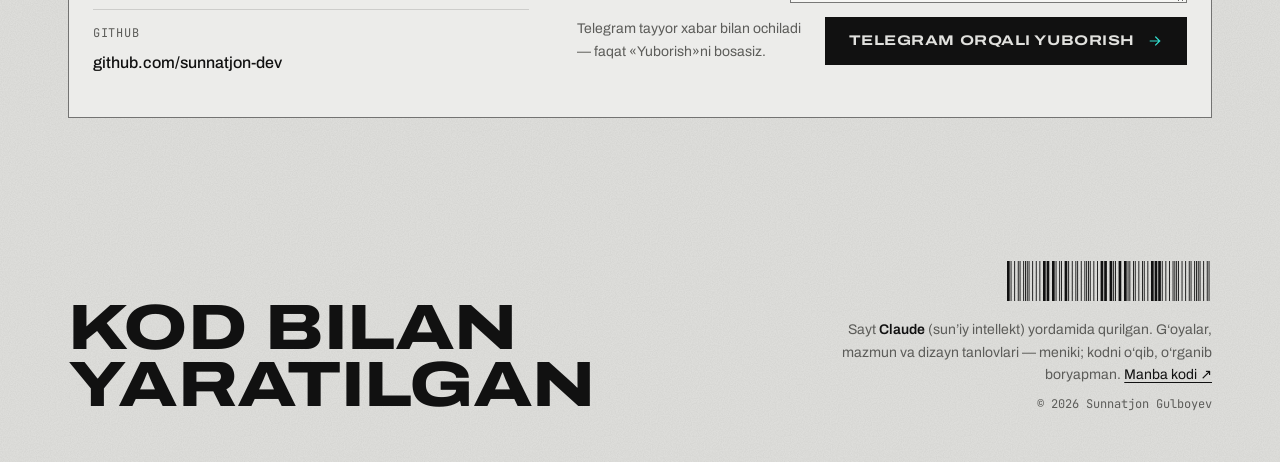
==== commit 15962dde: "Yorug'lik sinishi: tushish burchagi 0–90° (90° da nur chegara bo'ylab sirpanadi) Co-Authored-By: Cla" ====
--- a/index.html
+++ b/index.html
@@ -241,7 +241,7 @@
           <p class="lab__task"><span class="label">Vazifa</span><b id="n-vazifa">—</b></p>
           <div class="slider">
             <span class="slider__top"><label for="n-burchak">Tushish burchagi, θ₁</label><output id="n-out-burchak" for="n-burchak">40°</output></span>
-            <input type="range" id="n-burchak" min="0" max="89" step="1" value="40" aria-valuetext="40 gradus">
+            <input type="range" id="n-burchak" min="0" max="90" step="1" value="40" aria-valuetext="40 gradus">
           </div>
 
           <fieldset class="seg seg--4">
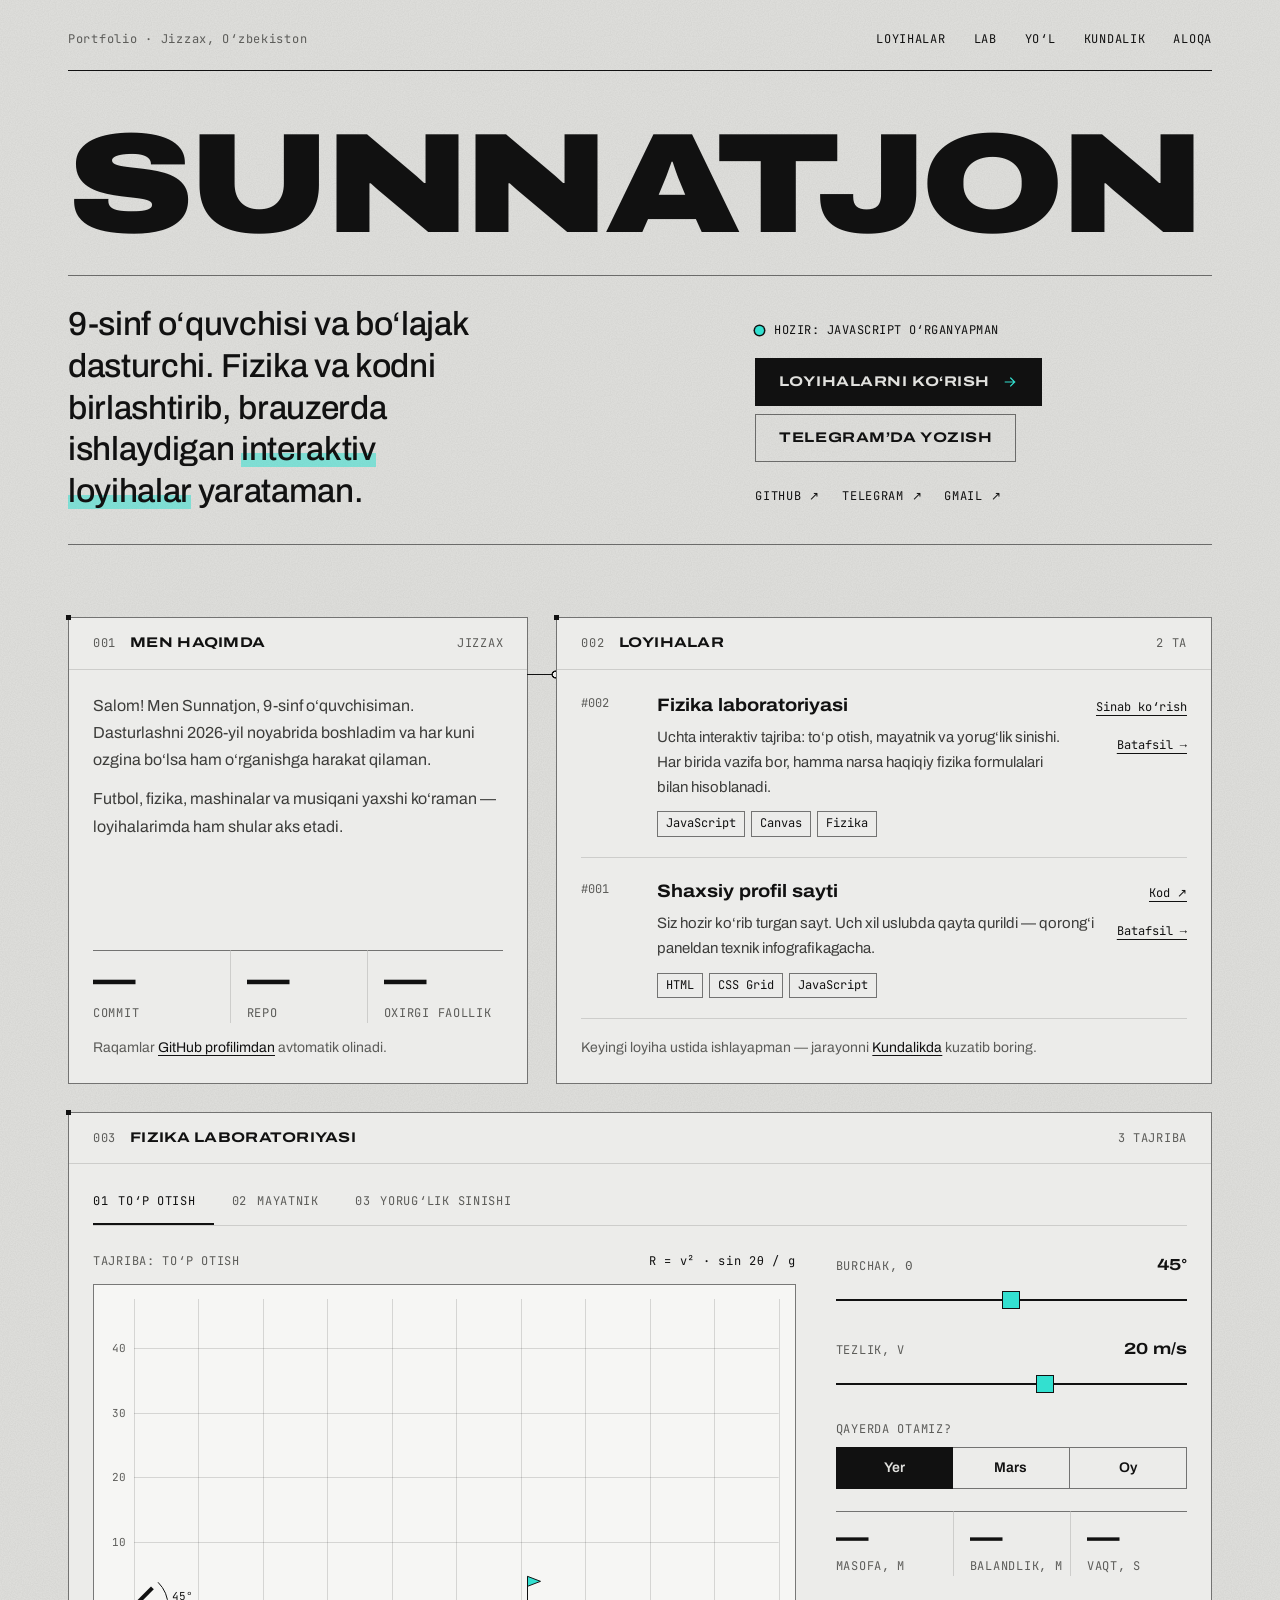
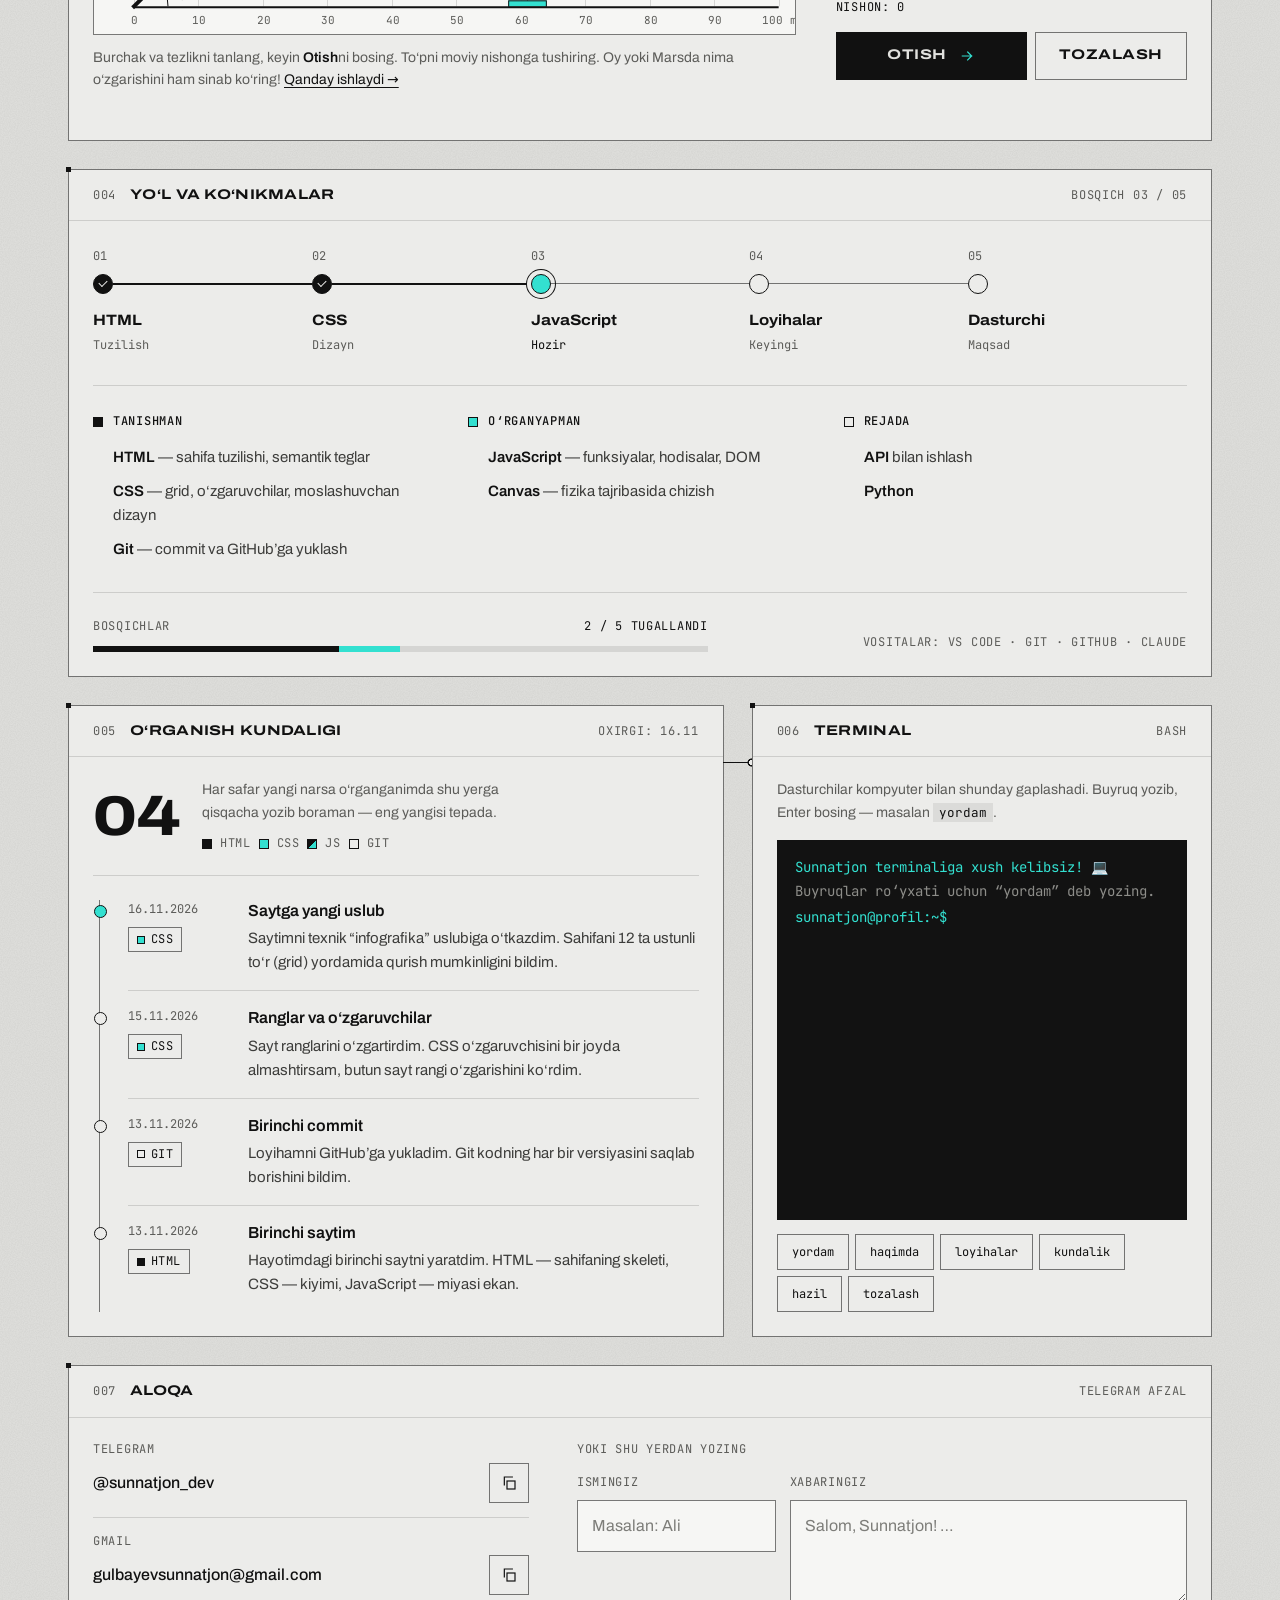
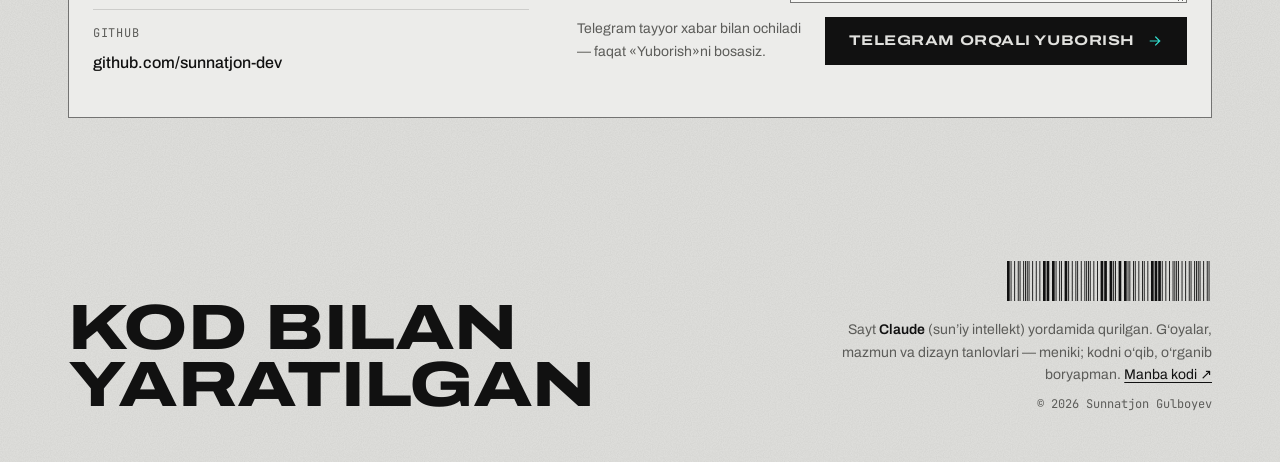
==== commit 57e031f6: "Sayt hammada faqat yorug' rangda: qorong'i rejim olib tashlandi, color-scheme: only light Co-Authore" ====
--- a/index.html
+++ b/index.html
@@ -6,9 +6,9 @@
   <meta name="viewport" content="width=device-width, initial-scale=1.0">
   <title>Sunnatjon Gulboyev — bo‘lajak dasturchi</title>
   <meta name="description" content="Sunnatjon Gulboyev — 9-sinf o‘quvchisi va bo‘lajak dasturchi. Fizika va kodni birlashtirib, brauzerda ishlaydigan interaktiv loyihalar yarataman.">
-  <meta name="theme-color" content="#e1e1de" media="(prefers-color-scheme: light)">
-  <meta name="theme-color" content="#141413" media="(prefers-color-scheme: dark)">
-  <meta name="color-scheme" content="light dark">
+  <meta name="theme-color" content="#e1e1de">
+  <!-- Sayt faqat yorug' rangda ko'rinadi (qurilma qorong'i rejimda bo'lsa ham) -->
+  <meta name="color-scheme" content="only light">
 
   <!-- Telegram/Instagramda havola yuborilganda chiqadigan ko'rinish -->
   <meta property="og:type" content="website">
--- a/style.css
+++ b/style.css
@@ -76,29 +76,9 @@
   --pad: 24px;
   --gutter: clamp(16px, 4vw, 48px);
   --ease: cubic-bezier(.2, .8, .2, 1);
-  color-scheme: light dark;
-}
-
-/* Qorong'i rejim — telefon yoki kompyuter qorong'i rejimda bo'lsa, avtomatik yoqiladi.
-   Faqat ranglar almashadi, qolgan hamma narsa o'sha-o'sha. */
-@media (prefers-color-scheme: dark) {
-  :root {
-    --paper: #141413;
-    --panel: #1c1c1b;
-    --field: #232322;
-    --ink: #ecece8;
-    --text: #c4c4bf;
-    --muted: #93938e;
-    --frame: rgba(236, 236, 232, 0.38);
-    --rule: rgba(236, 236, 232, 0.12);
-    --grey: #6e6e6a;
-    --track: rgba(236, 236, 232, 0.12);
-    --code-bg: rgba(236, 236, 232, 0.1);
-    --hover: #2a2a29;
-    --placeholder: #7e7e79;
-    --mark: rgba(51, 224, 208, 0.32);
-  }
-  .case__shot img { opacity: 0.92; }
+  /* Sayt faqat yorug' rangda: qurilma qorong'i rejimda bo'lsa ham. "only" — brauzerlarga
+     (masalan, Android Chrome'ning "avto qorong'i rejimi"ga) saytni o'zi qoraytirmaslikni aytadi. */
+  color-scheme: only light;
 }
 
 * { box-sizing: border-box; margin: 0; padding: 0; }
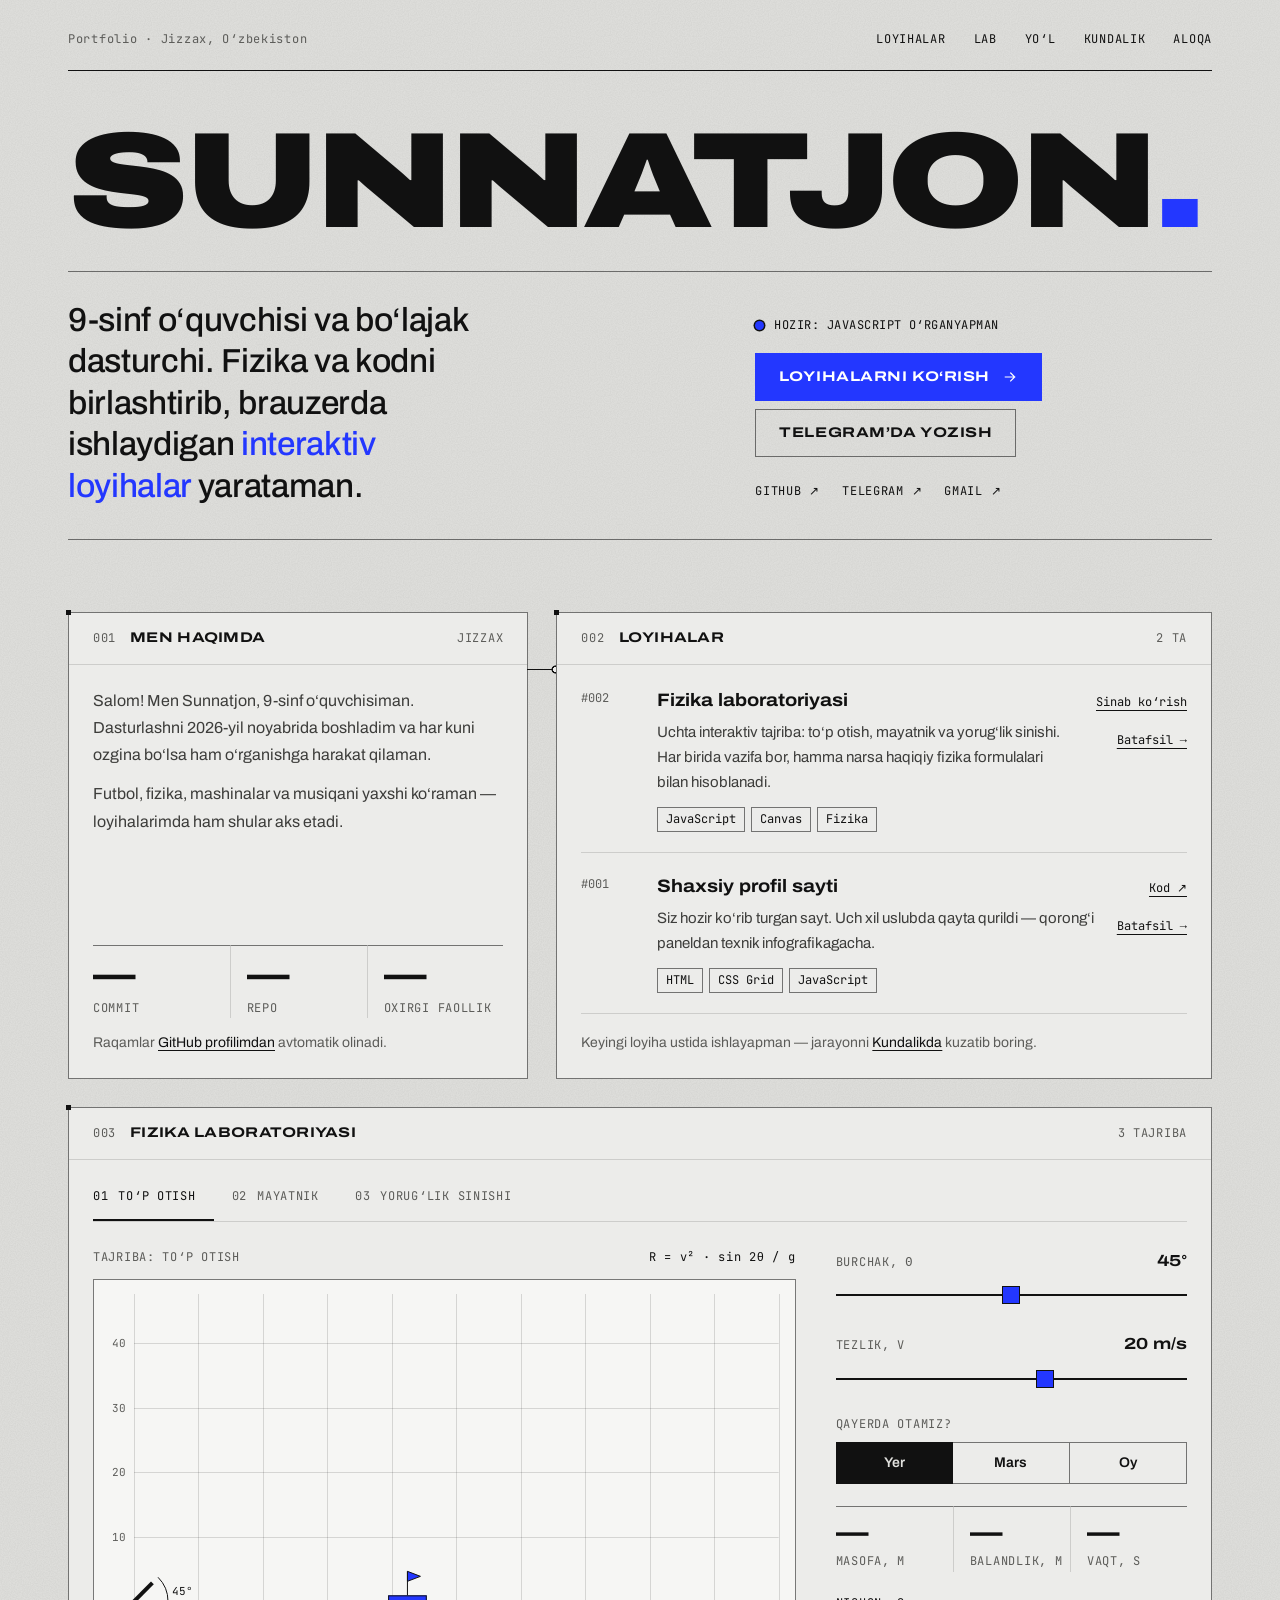
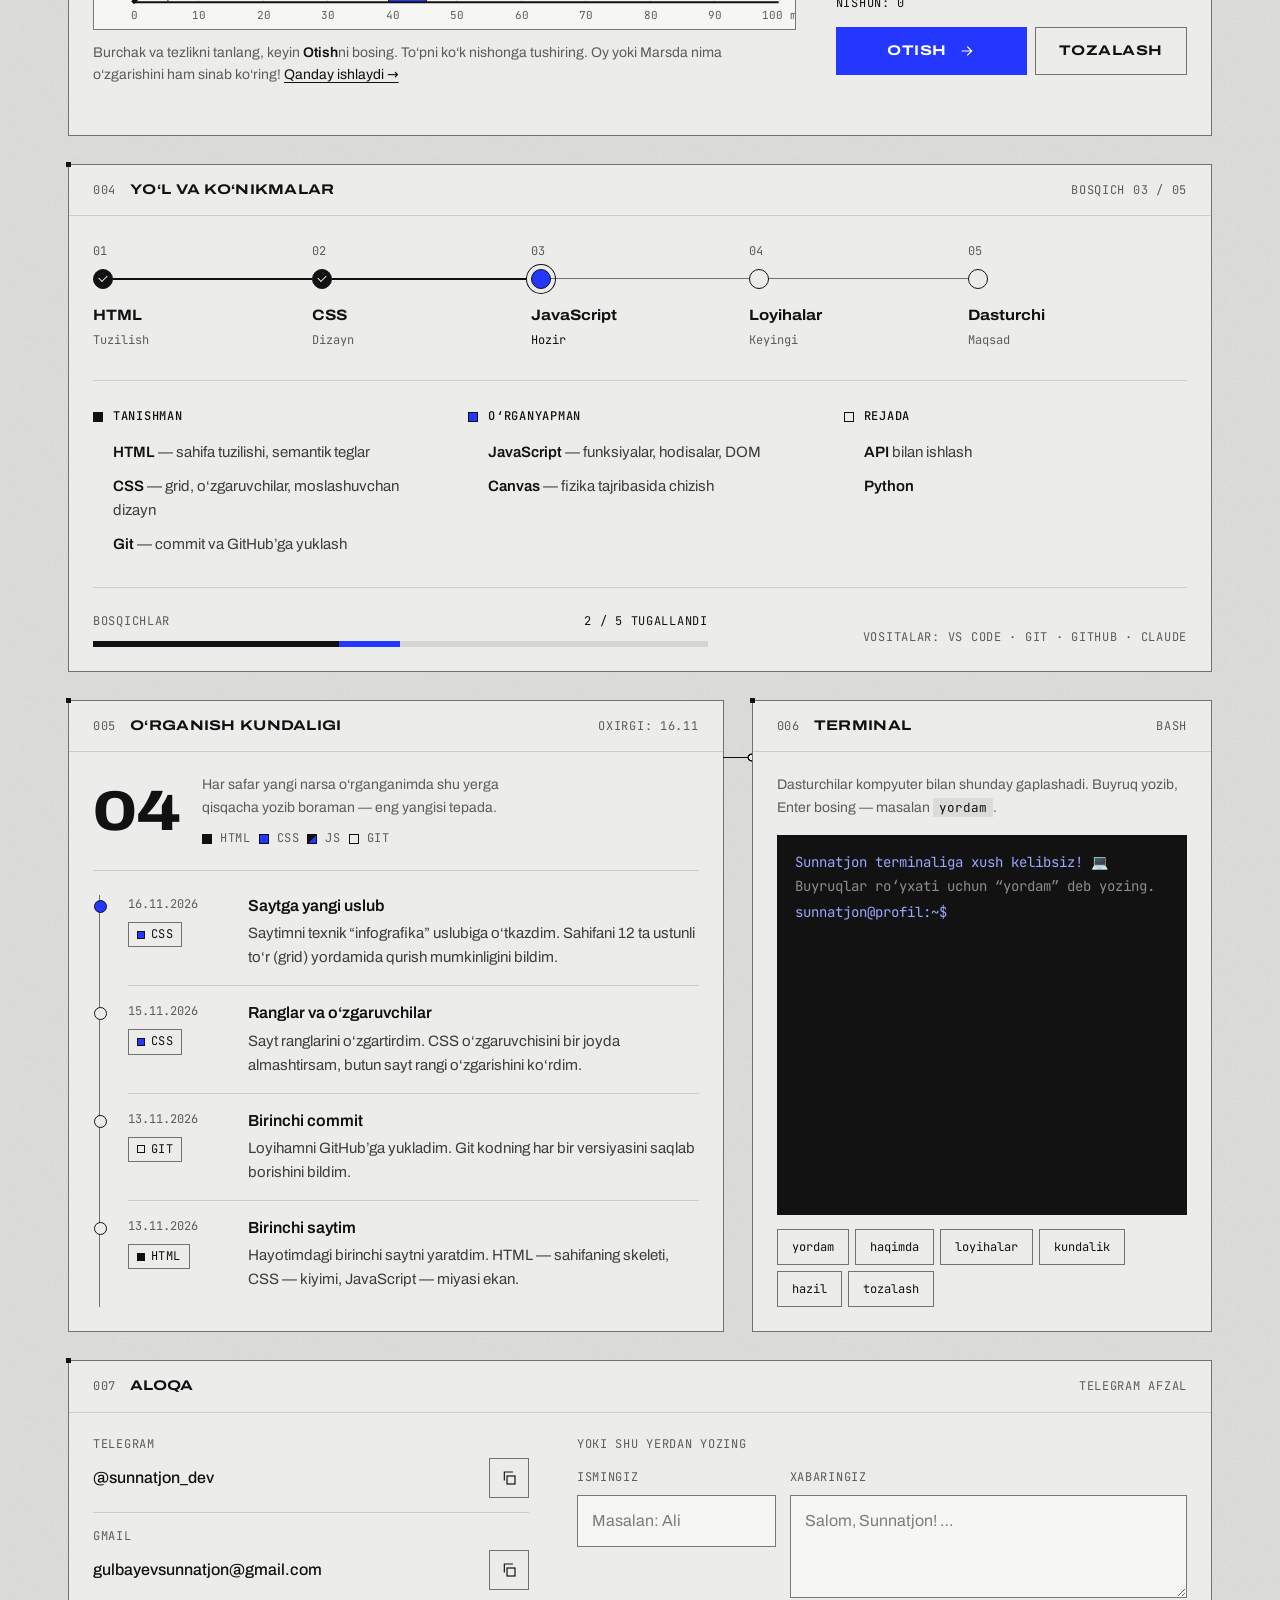
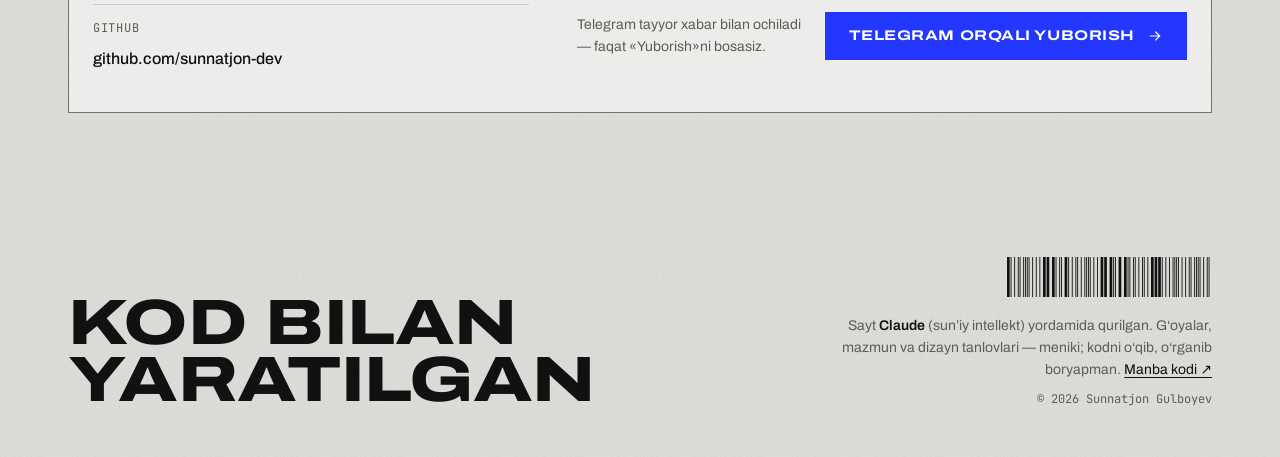
==== commit 705d1068: "Asosiy rang: elektr-ko'k (#2337FF) - Moviy (#33E0D0) o'rniga to'yingan elektr-ko'k — Swiss posterlar" ====
--- a/index.html
+++ b/index.html
@@ -55,7 +55,7 @@
       </nav>
     </div>
 
-    <h1 class="mast__title display">Sunnatjon<span class="sr-only"> Gulboyev</span></h1>
+    <h1 class="mast__title display">Sunnatjon<span class="mast__dot" aria-hidden="true">.</span><span class="sr-only"> Gulboyev</span></h1>
 
     <div class="hero">
       <!-- Bu jumla — saytning eng muhim gapi. O'z so'zlaringiz bilan yozing! -->
@@ -145,7 +145,7 @@
           <div class="lab__canvas">
             <canvas id="lab-canvas" role="img" aria-label="To‘pning uchish yo‘li (traektoriyasi) chizilgan grafik"></canvas>
           </div>
-          <p class="small">Burchak va tezlikni tanlang, keyin <b>Otish</b>ni bosing. To‘pni moviy nishonga tushiring. Oy yoki Marsda nima o‘zgarishini ham sinab ko‘ring! <a href="loyihalar/fizika-laboratoriyasi.html">Qanday ishlaydi →</a></p>
+          <p class="small">Burchak va tezlikni tanlang, keyin <b>Otish</b>ni bosing. To‘pni ko‘k nishonga tushiring. Oy yoki Marsda nima o‘zgarishini ham sinab ko‘ring! <a href="loyihalar/fizika-laboratoriyasi.html">Qanday ishlaydi →</a></p>
         </div>
 
         <form class="lab__controls" id="lab-form">
--- a/style.css
+++ b/style.css
@@ -56,10 +56,12 @@
   --code-bg: rgba(17, 17, 17, 0.08);
   --hover: #ffffff;                  /* tugma ustiga kelganda */
   --placeholder: #7d7d79;
-  --mark: rgba(51, 224, 208, 0.55);  /* matn ostidagi moviy belgi */
+  --mark: rgba(35, 55, 255, 0.16);   /* asosiy rangning och varianti (fon uchun) */
 
   /* Yagona urg'u rangi (Swiss qoidasi: bitta rang) — faqat bezak uchun, matnda emas */
-  --cyan: #33e0d0;
+  --accent: #2337ff;          /* ASOSIY RANG — elektr-ko'k (Klein ko'ki). Fonda 5.2:1, oq yozuv bilan 6.9:1 kontrast */
+  --accent-dark: #1626d9;     /* tugma ustiga kelganda */
+  --accent-on-dark: #9aa6ff;  /* qora terminal ichida (u yerda to'q ko'k ko'rinmaydi) */
 
   /* Yozuv o'lchamlari shkalasi — butun saytda faqat shular ishlatiladi */
   --fs-xs: 12px;     /* yorliqlar, mono yozuvlar */
@@ -172,7 +174,7 @@
 
 .mast__title {
   margin: clamp(28px, 5vw, 56px) 0 clamp(20px, 3vw, 32px);
-  font-size: min(11.4vw, 142px);
+  font-size: min(11vw, 136px);   /* oxiridagi nuqta bilan ham bir qatorga sig'adi */
   font-weight: 900;
   line-height: 0.82;
   letter-spacing: -0.025em;
@@ -183,13 +185,13 @@
   width: 9px;
   height: 9px;
   border-radius: 50%;
-  background: var(--cyan);
+  background: var(--accent);
   box-shadow: 0 0 0 1.5px var(--ink);
   animation: pulse 2.4s infinite;
 }
 @keyframes pulse {
-  0%, 100% { box-shadow: 0 0 0 1.5px var(--ink), 0 0 0 0 rgba(51, 224, 208, .6); }
-  60% { box-shadow: 0 0 0 1.5px var(--ink), 0 0 0 7px rgba(51, 224, 208, 0); }
+  0%, 100% { box-shadow: 0 0 0 1.5px var(--ink), 0 0 0 0 rgba(35, 55, 255, .5); }
+  60% { box-shadow: 0 0 0 1.5px var(--ink), 0 0 0 7px rgba(35, 55, 255, 0); }
 }
 
 .barcode { height: 34px; width: auto; fill: var(--ink); }
@@ -225,8 +227,11 @@
 }
 .hero__lead em {
   font-style: normal;
-  background: linear-gradient(transparent 62%, var(--mark) 62%);
-}
+  color: var(--accent);   /* eng muhim so'zlar asosiy rangda */
+}
+
+/* Sarlavha oxiridagi ko'k nuqta — saytning kichik "belgisi" */
+.mast__dot { color: var(--accent); }
 .hero__side { display: grid; gap: 18px; }
 .status { font-size: var(--fs-xs); letter-spacing: 0.04em; text-transform: uppercase; }
 .hero__cta { display: flex; flex-wrap: wrap; gap: 8px; }
@@ -381,7 +386,7 @@
 .proj__n { color: var(--muted); font-size: var(--fs-xs); line-height: 1.9; }
 .proj h3 { color: var(--ink); font-size: var(--fs-lg); font-weight: 700; font-stretch: 112%; line-height: 1.3; }
 .proj h3 a { display: inline-block; padding: 2px 0; text-decoration: none; }
-.proj h3 a:hover { text-decoration: underline; text-decoration-color: var(--cyan); text-decoration-thickness: 3px; text-underline-offset: 5px; }
+.proj h3 a:hover { text-decoration: underline; text-decoration-color: var(--accent); text-decoration-thickness: 3px; text-underline-offset: 5px; }
 .proj p { margin-top: 6px; color: var(--text); font-size: var(--fs-md); line-height: 1.65; max-width: 52ch; text-wrap: pretty; }
 .proj__links {
   display: flex;
@@ -399,7 +404,7 @@
   color: var(--ink);
   text-underline-offset: 4px;
 }
-.proj__links a:hover { text-decoration-color: var(--cyan); text-decoration-thickness: 2px; }
+.proj__links a:hover { text-decoration-color: var(--accent); text-decoration-thickness: 2px; }
 .projects__next { margin-top: auto; padding-top: 18px; border-top: 1px solid var(--rule); }
 
 .tags { display: flex; flex-wrap: wrap; gap: 6px; margin-top: 12px; }
@@ -433,7 +438,7 @@
   text-transform: uppercase;
 }
 .skills h3 i { width: 10px; height: 10px; background: var(--ink); }
-.skills h3 i.c { background: var(--cyan); box-shadow: inset 0 0 0 1px var(--ink); }
+.skills h3 i.c { background: var(--accent); box-shadow: inset 0 0 0 1px var(--ink); }
 .skills h3 i.l { background: transparent; box-shadow: inset 0 0 0 1px var(--ink); }
 .skills li { padding: 5px 0 5px 20px; color: var(--text); font-size: var(--fs-md); }
 .skills li b { color: var(--ink); font-weight: 600; }
@@ -454,7 +459,7 @@
 .legend { margin-top: auto; padding-top: 22px; justify-content: flex-start; gap: 18px; }
 .legend span { display: inline-flex; align-items: center; gap: 8px; }
 .legend i { width: 10px; height: 10px; background: var(--ink); }
-.legend i.c { background: var(--cyan); box-shadow: inset 0 0 0 1px var(--ink); }
+.legend i.c { background: var(--accent); box-shadow: inset 0 0 0 1px var(--ink); }
 .legend i.l { background: transparent; box-shadow: inset 0 0 0 1px var(--ink); }
 
 /* 004 — Yo'l: sxema */
@@ -502,7 +507,7 @@
   border-bottom: 1.6px solid var(--panel);
   transform: rotate(-45deg);
 }
-.now .node { background: var(--cyan); box-shadow: 0 0 0 4px var(--panel), 0 0 0 5px var(--ink); }
+.now .node { background: var(--accent); box-shadow: 0 0 0 4px var(--panel), 0 0 0 5px var(--ink); }
 .route b { color: var(--ink); font-size: var(--fs-md); font-weight: 700; font-stretch: 112%; }
 .route em { color: var(--muted); font-family: var(--font-mono); font-size: var(--fs-xs); font-style: normal; }
 .now em { color: var(--ink); }
@@ -513,14 +518,14 @@
 .progress__bar { display: flex; height: 6px; background: var(--track); }
 .progress__bar i { transform-origin: left; transition: transform 1s var(--ease) .2s; }
 .progress__bar i:first-child { width: 40%; background: var(--ink); }
-.progress__bar i:last-child { width: 10%; background: var(--cyan); transition-delay: .7s; }
+.progress__bar i:last-child { width: 10%; background: var(--accent); transition-delay: .7s; }
 
 /* 005 — O'rganish kundaligi */
 .c-12 { grid-column: 1 / -1; }
 /* Teg ranglari: bitta urg'u rangi (moviy) + qora/kulrang/bo'sh — to'rtta aniq farq */
 .t-html { --tc: var(--ink); }
-.t-css { --tc: var(--cyan); }
-.t-js { --tc: linear-gradient(135deg, var(--ink) 50%, var(--cyan) 50%); }
+.t-css { --tc: var(--accent); }
+.t-js { --tc: linear-gradient(135deg, var(--ink) 50%, var(--accent) 50%); }
 .t-git { --tc: transparent; }
 
 .diary__intro {
@@ -566,7 +571,7 @@
   border: 1.5px solid var(--ink);
   background: var(--panel);
 }
-.log__item:first-child::before { top: 5px; background: var(--cyan); }
+.log__item:first-child::before { top: 5px; background: var(--accent); }
 .log__item time { color: var(--muted); font-size: var(--fs-xs); font-variant-numeric: tabular-nums; }
 .log__tag {
   display: inline-flex;
@@ -659,14 +664,14 @@
   width: 18px;
   height: 18px;
   margin-top: -8px;
-  background: var(--cyan);
+  background: var(--accent);
   border: 1.5px solid var(--ink);
   border-radius: 0;
 }
 .slider input::-moz-range-thumb {
   width: 15px;
   height: 15px;
-  background: var(--cyan);
+  background: var(--accent);
   border: 1.5px solid var(--ink);
   border-radius: 0;
 }
@@ -733,10 +738,10 @@
   scrollbar-color: #444 transparent;
 }
 .terminal p { white-space: pre-wrap; word-break: break-word; }
-.t-prompt { color: var(--cyan); white-space: nowrap; }
+.t-prompt { color: var(--accent-on-dark); white-space: nowrap; }
 .t-cmd { color: #fff; }
 .t-out { color: #cfcfcb; }
-.t-ok { color: var(--cyan); }
+.t-ok { color: var(--accent-on-dark); }
 .t-err { color: #ff8a5c; }
 .t-dim { color: #8d8d89; }
 .terminal a { color: #fff; }
@@ -749,7 +754,7 @@
   border: 0;
   outline: none;
   color: #fff;
-  caret-color: var(--cyan);
+  caret-color: var(--accent-on-dark);
 }
 
 .chips { display: flex; flex-wrap: wrap; gap: 6px; margin-top: 14px; }
@@ -854,7 +859,7 @@
 .field input:focus, .field textarea:focus {
   outline: none;
   border-color: var(--ink);
-  box-shadow: 0 0 0 3px rgba(51, 224, 208, 0.55);
+  box-shadow: 0 0 0 3px rgba(35, 55, 255, 0.28);
 }
 .field textarea { min-height: 96px; }
 
@@ -866,8 +871,8 @@
   min-height: 48px;
   padding: 0 24px;
   border: 0;
-  background: var(--ink);
-  color: var(--paper);
+  background: var(--accent);
+  color: #fff;
   font-weight: 700;
   font-stretch: 125%;
   font-size: var(--fs-sm);
@@ -875,9 +880,10 @@
   text-transform: uppercase;
   cursor: pointer;
   white-space: nowrap;
-  transition: transform .15s;
-}
-.btn svg { color: var(--cyan); transition: transform .2s var(--ease); }
+  transition: transform .15s, background-color .15s;
+}
+.btn svg { color: currentColor; transition: transform .2s var(--ease); }
+.btn:hover { background: var(--accent-dark); }
 .btn:hover svg { transform: translateX(3px); }
 .btn:active { transform: scale(0.96); }
 
@@ -1009,7 +1015,7 @@
   text-decoration: none;
 }
 .next b { font-size: clamp(22px, 3vw, 34px); }
-.next:hover b { text-decoration: underline; text-decoration-color: var(--cyan); text-decoration-thickness: 4px; text-underline-offset: 8px; }
+.next:hover b { text-decoration: underline; text-decoration-color: var(--accent); text-decoration-thickness: 4px; text-underline-offset: 8px; }
 
 
 /* =========================================================
@@ -1035,7 +1041,7 @@
   .mast__bar { flex-direction: column; align-items: flex-start; gap: 4px; }
   .mast__nav { width: 100%; justify-content: space-between; }
   .mast__nav a { padding: 0; }
-  .mast__title { font-size: 11.1vw; }
+  .mast__title { font-size: 10.7vw; }
   /* Panel sarlavhasi: o'ngdagi yozuv sarlavha ostiga tushadi */
   .panel__head { grid-template-columns: auto minmax(0, 1fr); row-gap: 2px; }
   .panel__head .code { grid-column: 2; }
@@ -1101,7 +1107,7 @@
 .foot__credit a { white-space: nowrap; }
 
 /* Qulaylik: terminal maydoni fokusda bo'lsa — butun oyna atrofida aniq chegara */
-.terminal:focus-within { outline: 2px solid var(--cyan); outline-offset: 2px; }
+.terminal:focus-within { outline: 2px solid var(--accent); outline-offset: 2px; }
 .terminal__line input { min-height: 28px; }
 
 
@@ -1148,7 +1154,7 @@
   gap: 4px;
   padding: 12px 14px;
   border: 1px solid var(--frame);
-  border-left: 4px solid var(--cyan);
+  border-left: 4px solid var(--accent);
   background: var(--field);
 }
 .lab__task b { color: var(--ink); font-size: var(--fs-md); font-weight: 600; line-height: 1.4; }
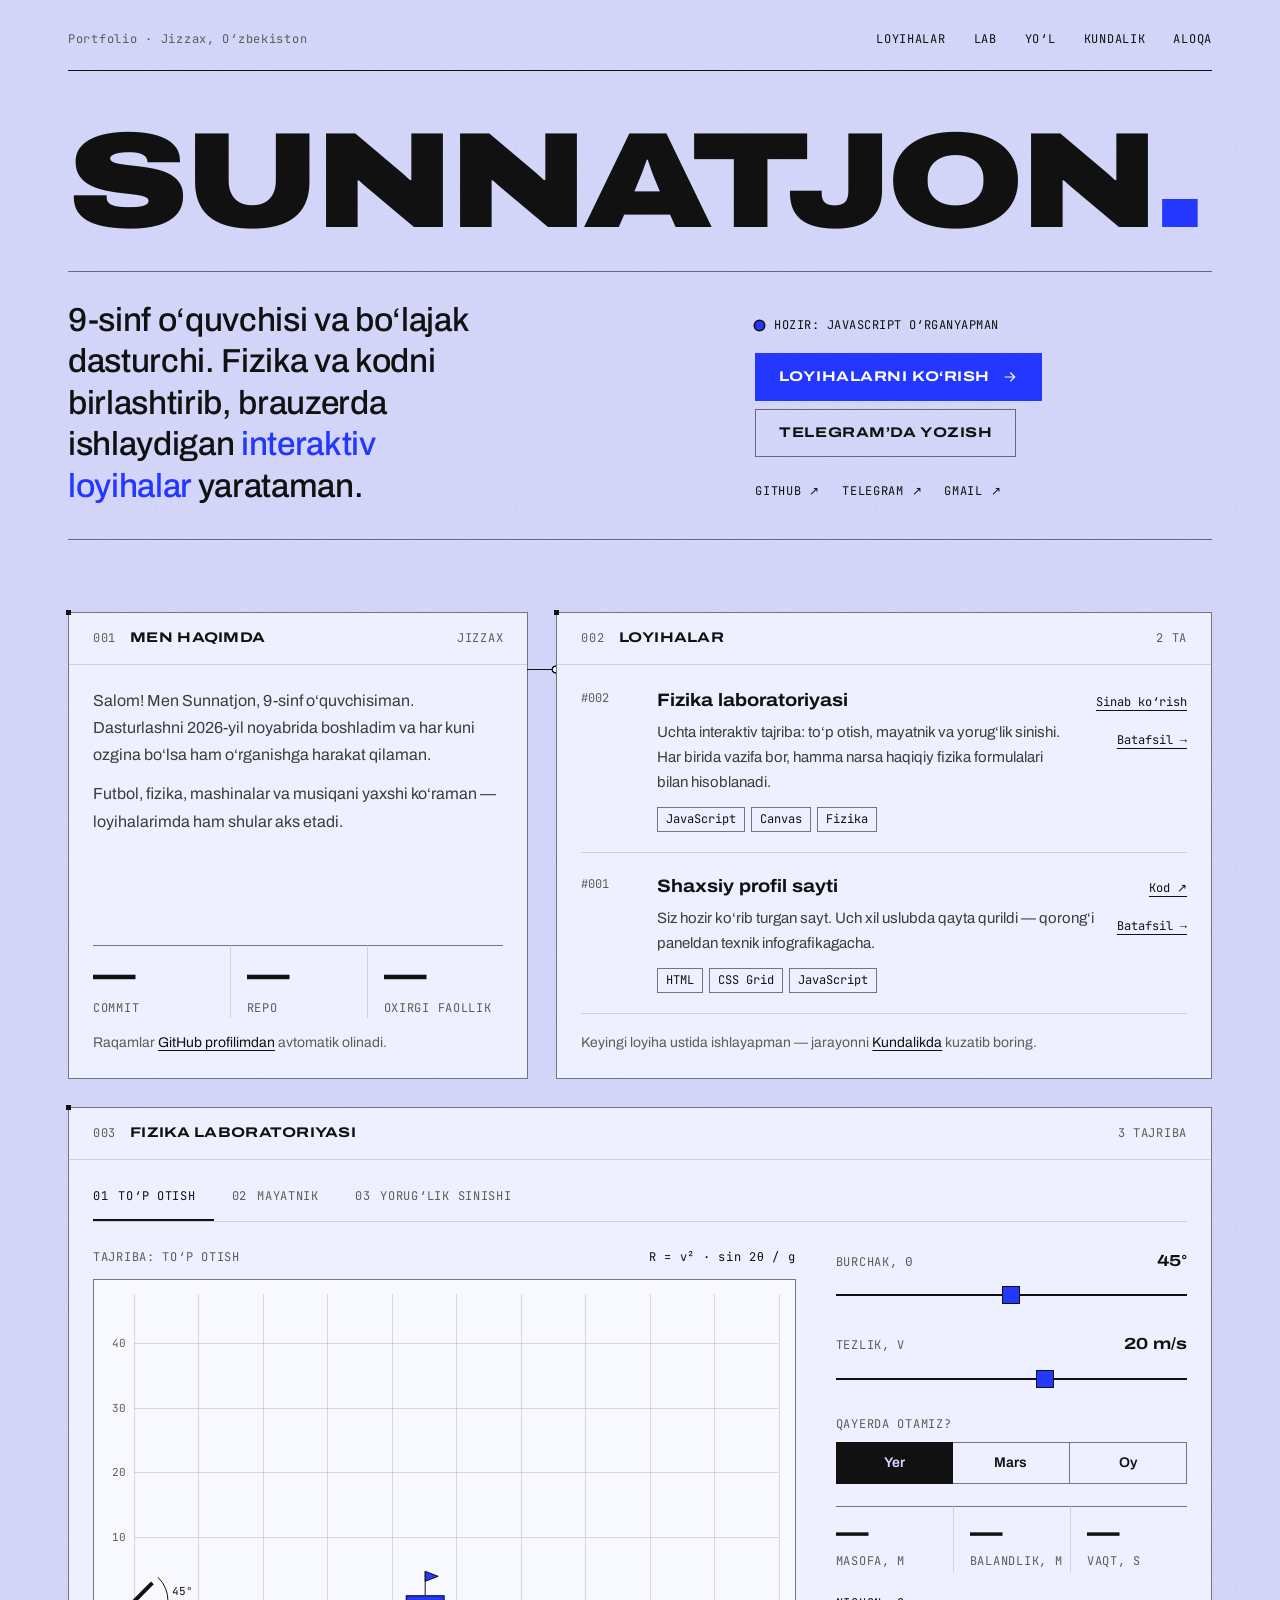
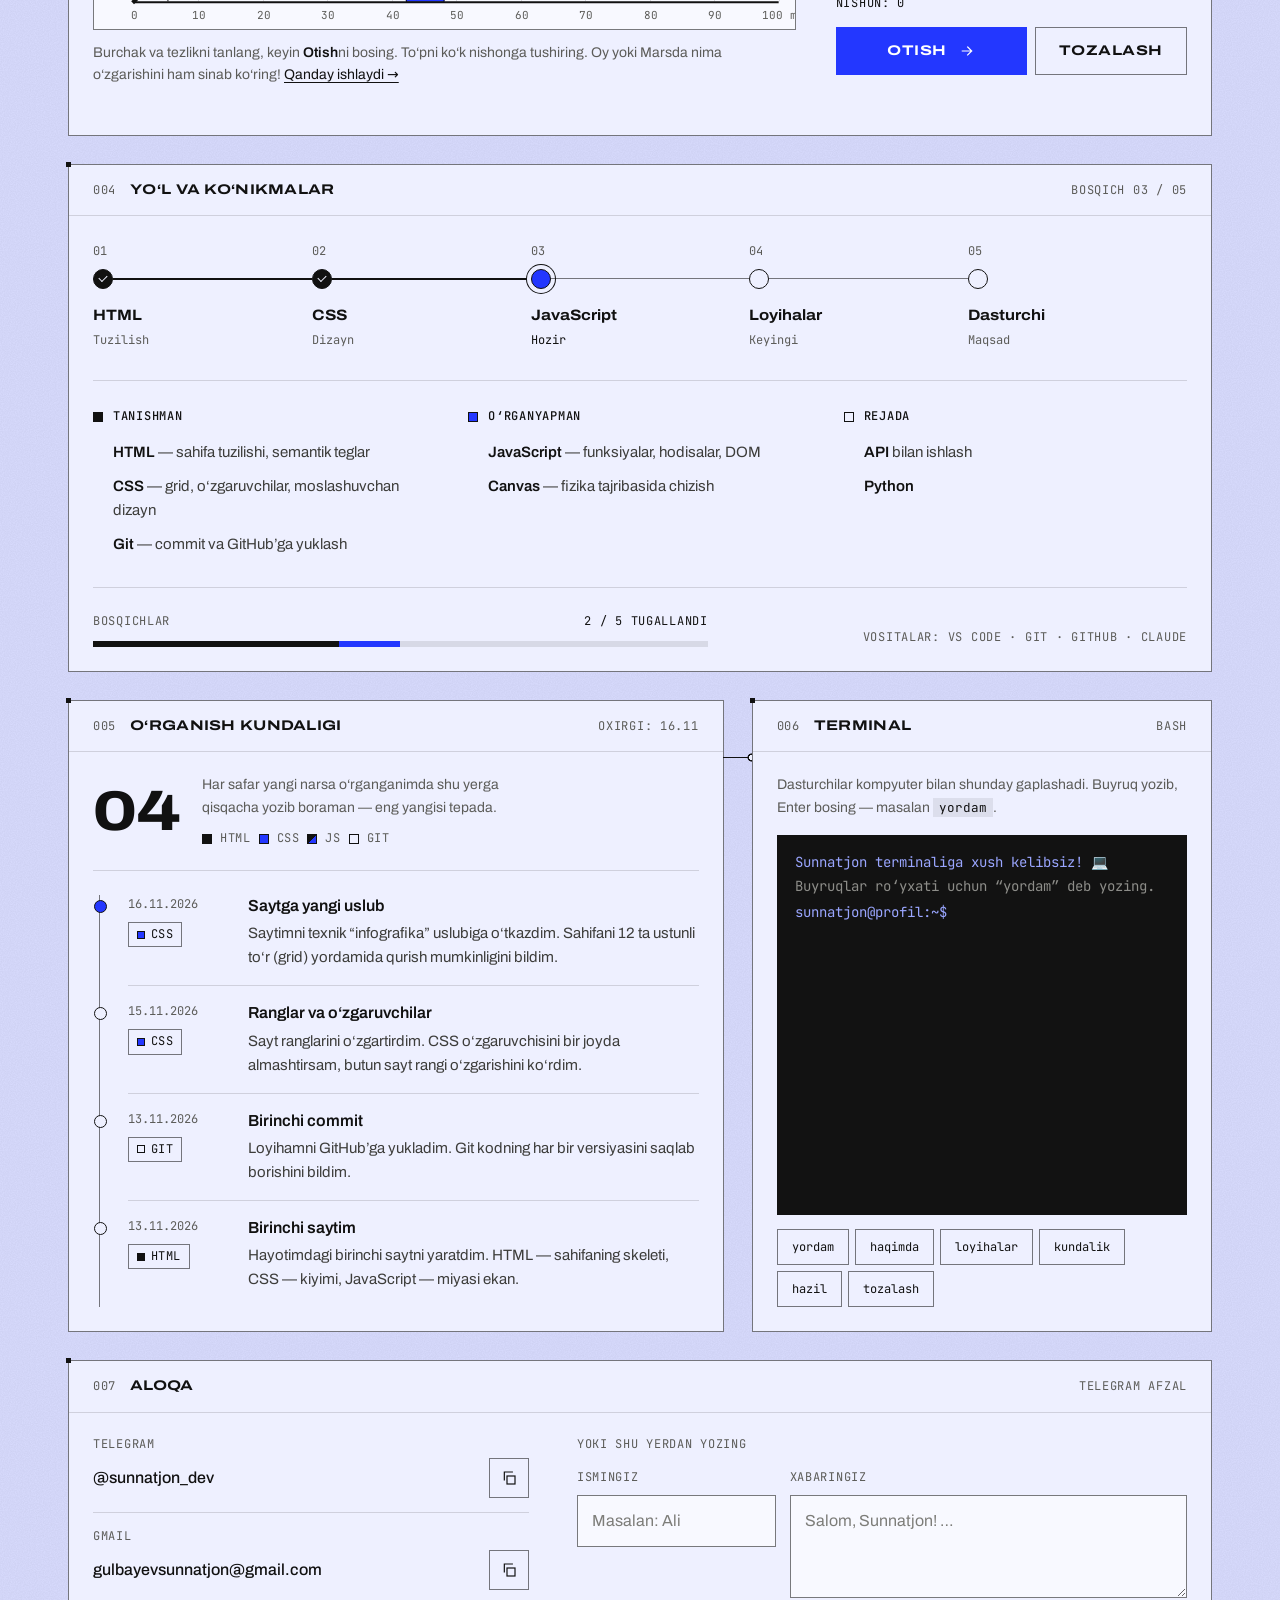
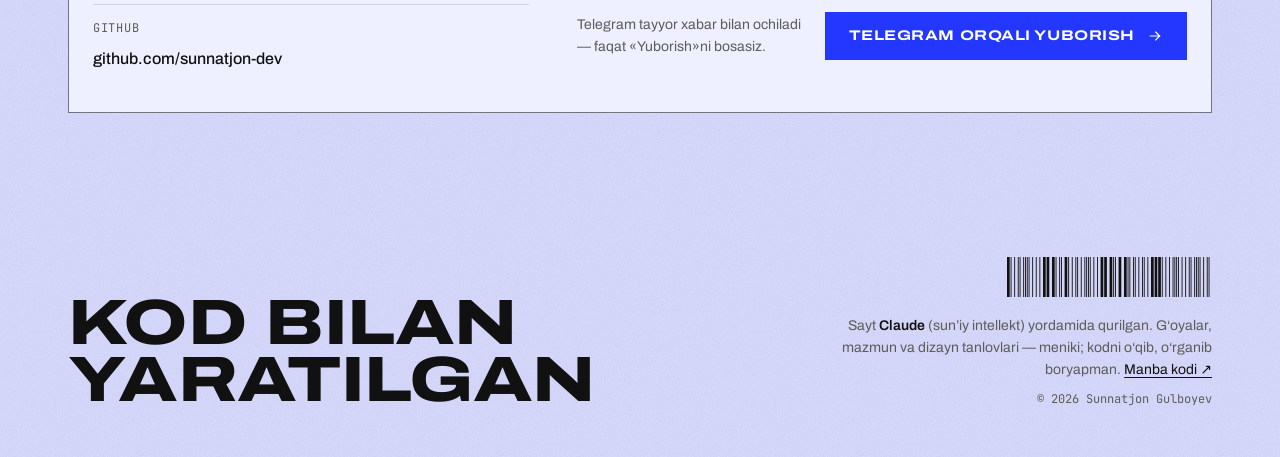
==== commit b71658b4: "Fon rangi: lavanda (sahifa #D9DCFF, panellar #EEF0FF) — asosiy ko'k bilan uyg'un Co-Authored-By: Cla" ====
--- a/index.html
+++ b/index.html
@@ -6,7 +6,7 @@
   <meta name="viewport" content="width=device-width, initial-scale=1.0">
   <title>Sunnatjon Gulboyev — bo‘lajak dasturchi</title>
   <meta name="description" content="Sunnatjon Gulboyev — 9-sinf o‘quvchisi va bo‘lajak dasturchi. Fizika va kodni birlashtirib, brauzerda ishlaydigan interaktiv loyihalar yarataman.">
-  <meta name="theme-color" content="#e1e1de">
+  <meta name="theme-color" content="#d9dcff">
   <!-- Sayt faqat yorug' rangda ko'rinadi (qurilma qorong'i rejimda bo'lsa ham) -->
   <meta name="color-scheme" content="only light">
 
--- a/style.css
+++ b/style.css
@@ -43,9 +43,9 @@
    Rangni o'zgartirmoqchi bo'lsangiz — faqat shu yerni o'zgartiring!
    ========================================================= */
 :root {
-  --paper: #e1e1de;           /* sahifa foni — och kulrang qog'oz */
-  --panel: #ececea;           /* panellar */
-  --field: #f6f6f4;           /* inputlar */
+  --paper: #d9dcff;           /* sahifa foni — lavanda (asosiy ko'k bilan bir oiladan) */
+  --panel: #eef0ff;           /* panellar — och lavanda */
+  --field: #f8f9ff;           /* inputlar va grafik maydoni */
   --ink: #111111;             /* asosiy qora */
   --text: #3d3d3b;            /* oddiy matn */
   --muted: #5c5c59;           /* xira matn (fonda ham, panelda ham kontrast ≥ 5:1) */
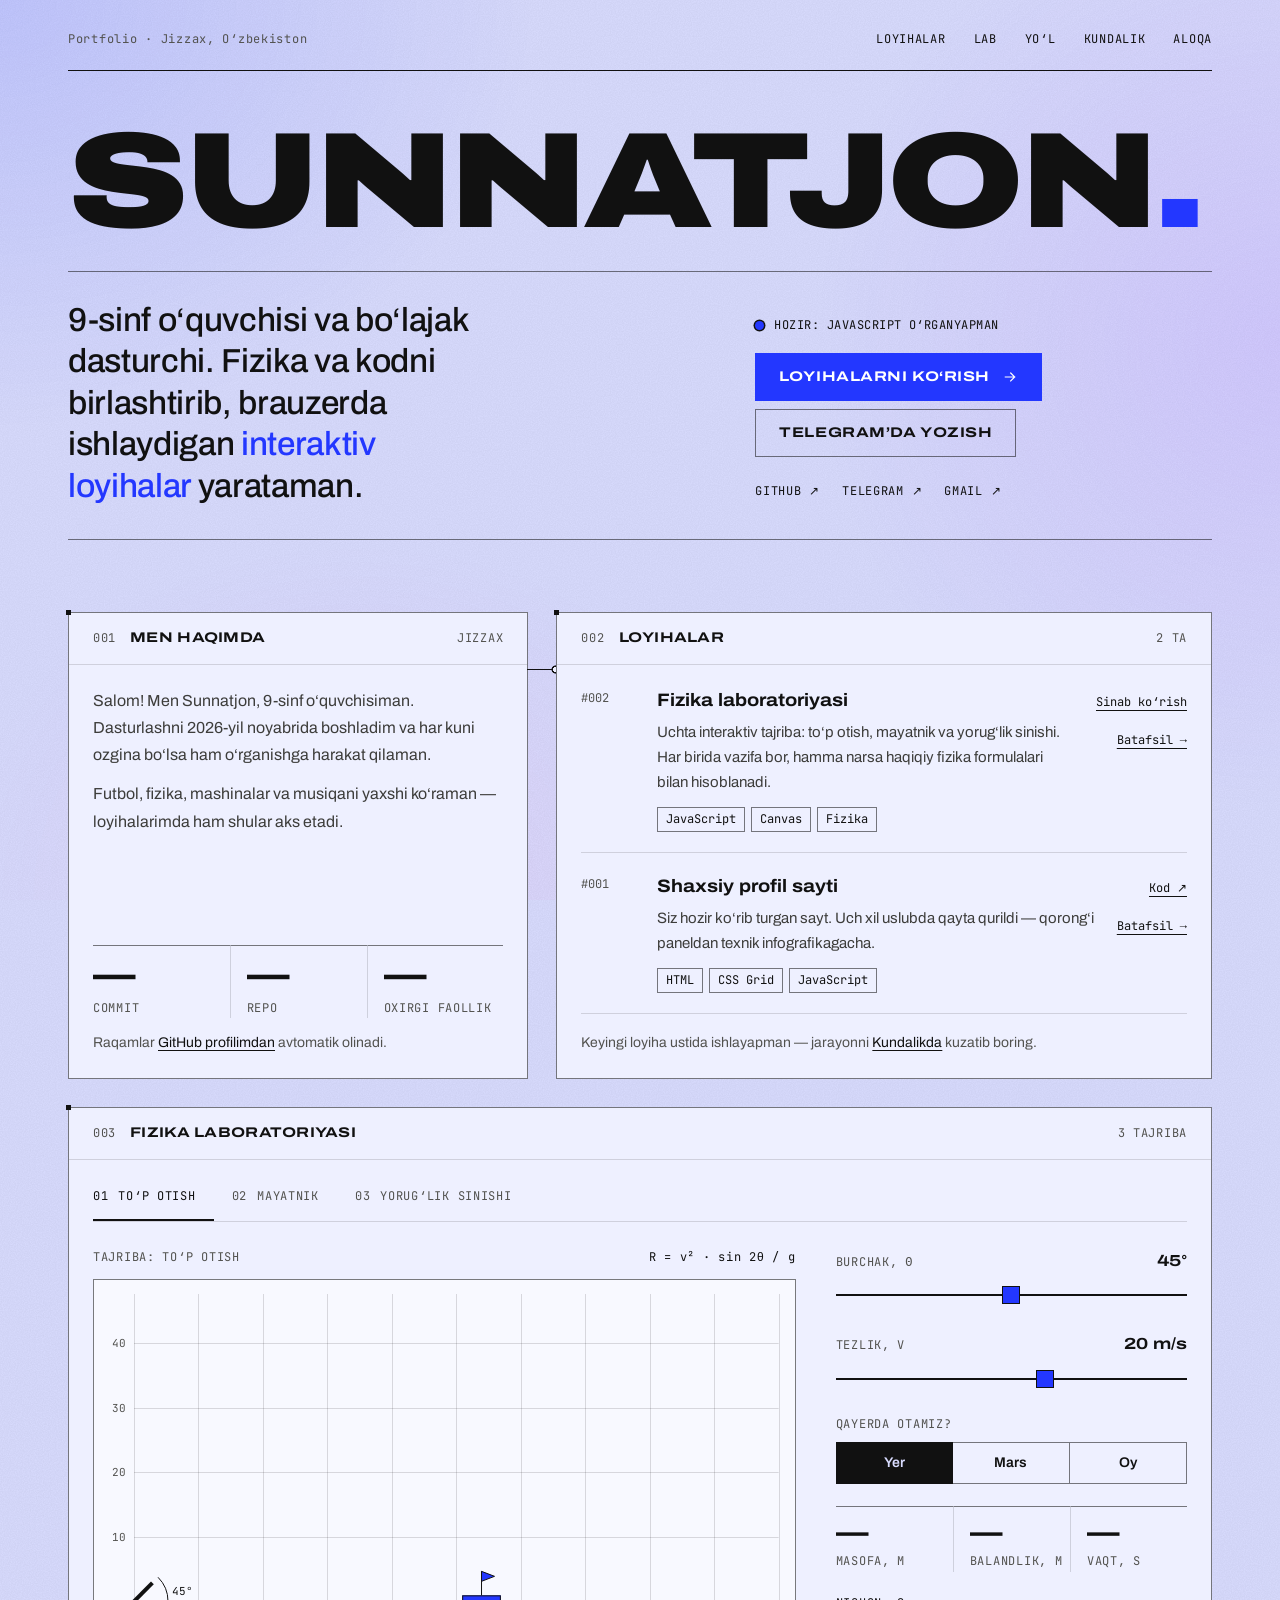
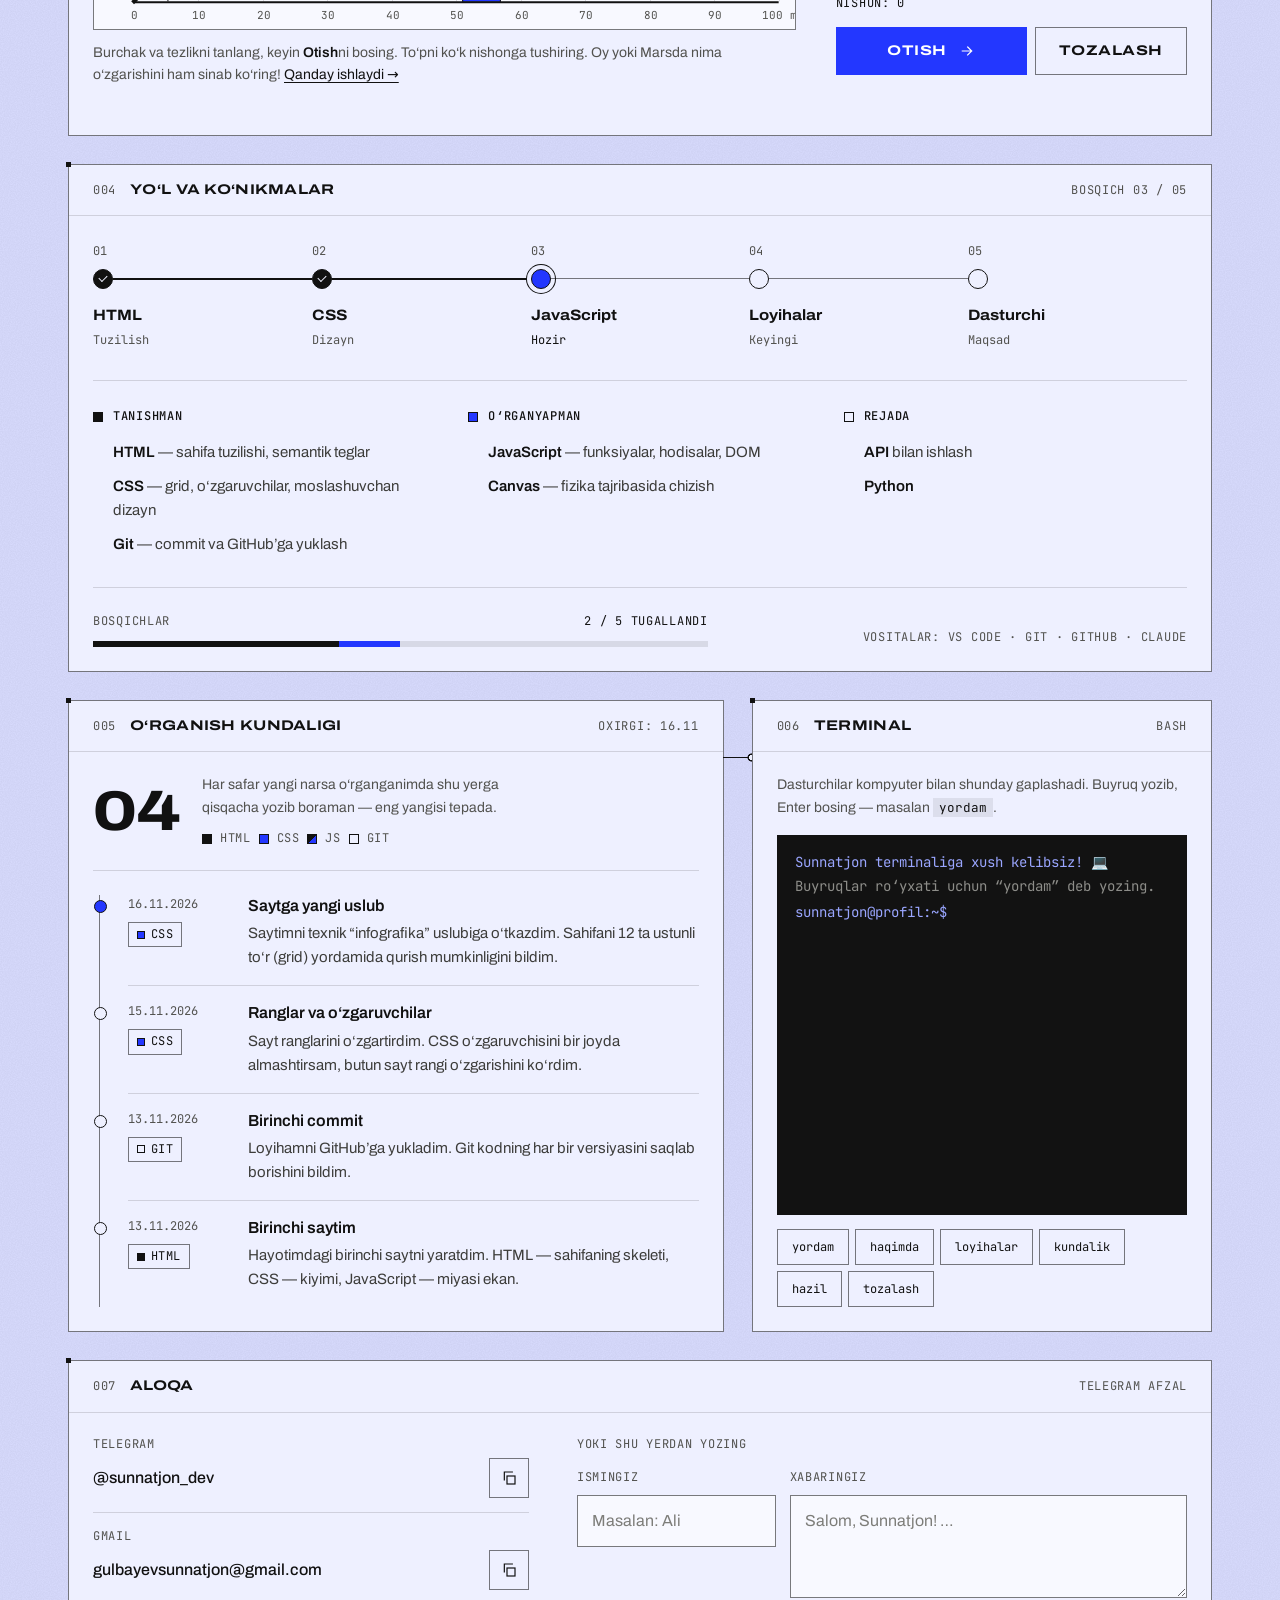
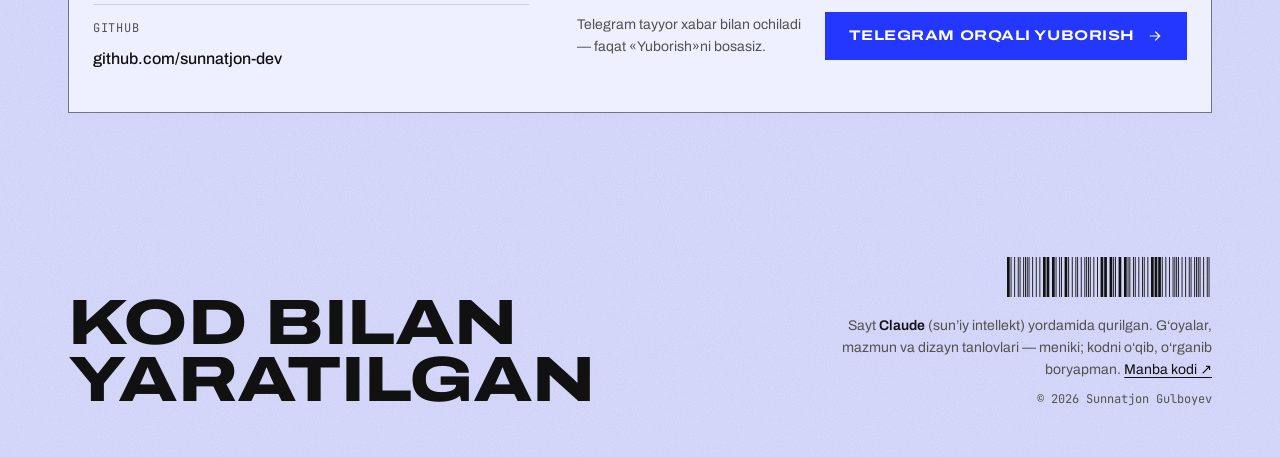
==== commit 91072195: "Lavanda fonga rangli yorug'lik + keshni chetlab o'tish - Fon ustida yumshoq ko'k, binafsha va pushti" ====
--- a/index.html
+++ b/index.html
@@ -36,7 +36,9 @@
   <!-- Asosiy shriftni oldindan yuklaymiz — sarlavha tezroq chiqadi -->
   <link rel="preload" href="fonts/archivo-latin.woff2" as="font" type="font/woff2" crossorigin>
   <link rel="preload" href="fonts/jetbrains-mono-latin.woff2" as="font" type="font/woff2" crossorigin>
-  <link rel="stylesheet" href="style.css">
+  <!-- "?v=..." — versiya raqami: brauzer eski faylni xotirasidan olmasligi uchun.
+       style.css yoki js/ fayllarini o'zgartirsangiz, bu raqamni yangilang (masalan, bugungi sana). -->
+  <link rel="stylesheet" href="style.css?v=20261118">
 </head>
 <body>
 
@@ -449,13 +451,13 @@
   <div class="toast" id="toast" role="status" aria-live="polite"></div>
 
   <!-- Skriptlar mavzular bo'yicha bo'lingan; "defer" — sahifa tayyor bo'lgach, shu tartibda ishga tushadi -->
-  <script src="js/asosiy.js" defer></script>
-  <script src="js/github.js" defer></script>
-  <script src="js/kundalik.js" defer></script>
-  <script src="js/lab.js" defer></script>
-  <script src="js/lab-mayatnik.js" defer></script>
-  <script src="js/lab-nur.js" defer></script>
-  <script src="js/lab-tablar.js" defer></script>
-  <script src="js/terminal.js" defer></script>
+  <script src="js/asosiy.js?v=20261118" defer></script>
+  <script src="js/github.js?v=20261118" defer></script>
+  <script src="js/kundalik.js?v=20261118" defer></script>
+  <script src="js/lab.js?v=20261118" defer></script>
+  <script src="js/lab-mayatnik.js?v=20261118" defer></script>
+  <script src="js/lab-nur.js?v=20261118" defer></script>
+  <script src="js/lab-tablar.js?v=20261118" defer></script>
+  <script src="js/terminal.js?v=20261118" defer></script>
 </body>
 </html>
--- a/style.css
+++ b/style.css
@@ -48,7 +48,7 @@
   --field: #f8f9ff;           /* inputlar va grafik maydoni */
   --ink: #111111;             /* asosiy qora */
   --text: #3d3d3b;            /* oddiy matn */
-  --muted: #5c5c59;           /* xira matn (fonda ham, panelda ham kontrast ≥ 5:1) */
+  --muted: #52524f;           /* xira matn (rangli nur tushgan fonda ham kontrast ≥ 4.5:1) */
   --frame: rgba(17, 17, 17, 0.55);   /* panel ramkasi */
   --rule: rgba(17, 17, 17, 0.14);    /* ichki ingichka chiziqlar */
   --grey: #a3a3a0;
@@ -102,6 +102,20 @@
   line-height: 1.6;
   -webkit-font-smoothing: antialiased;
   overflow-x: hidden;
+}
+
+/* Lavanda fon ustida yumshoq rangli yorug'lik: yuqori-chapda ko'k, o'ngda binafsha, pastda pushti.
+   Ekranga mahkamlangan (position: fixed) — aylantirganda ham bir xil turadi. Panellar ostida qoladi. */
+body::before {
+  content: "";
+  position: fixed;
+  inset: 0;
+  z-index: -1;
+  pointer-events: none;
+  background:
+    radial-gradient(60vw 48vw at 0% 0%, rgba(35, 55, 255, 0.13), transparent 70%),
+    radial-gradient(52vw 52vw at 100% 38%, rgba(168, 102, 255, 0.16), transparent 70%),
+    radial-gradient(46vw 40vw at 28% 100%, rgba(255, 128, 214, 0.10), transparent 70%);
 }
 
 a { color: inherit; }
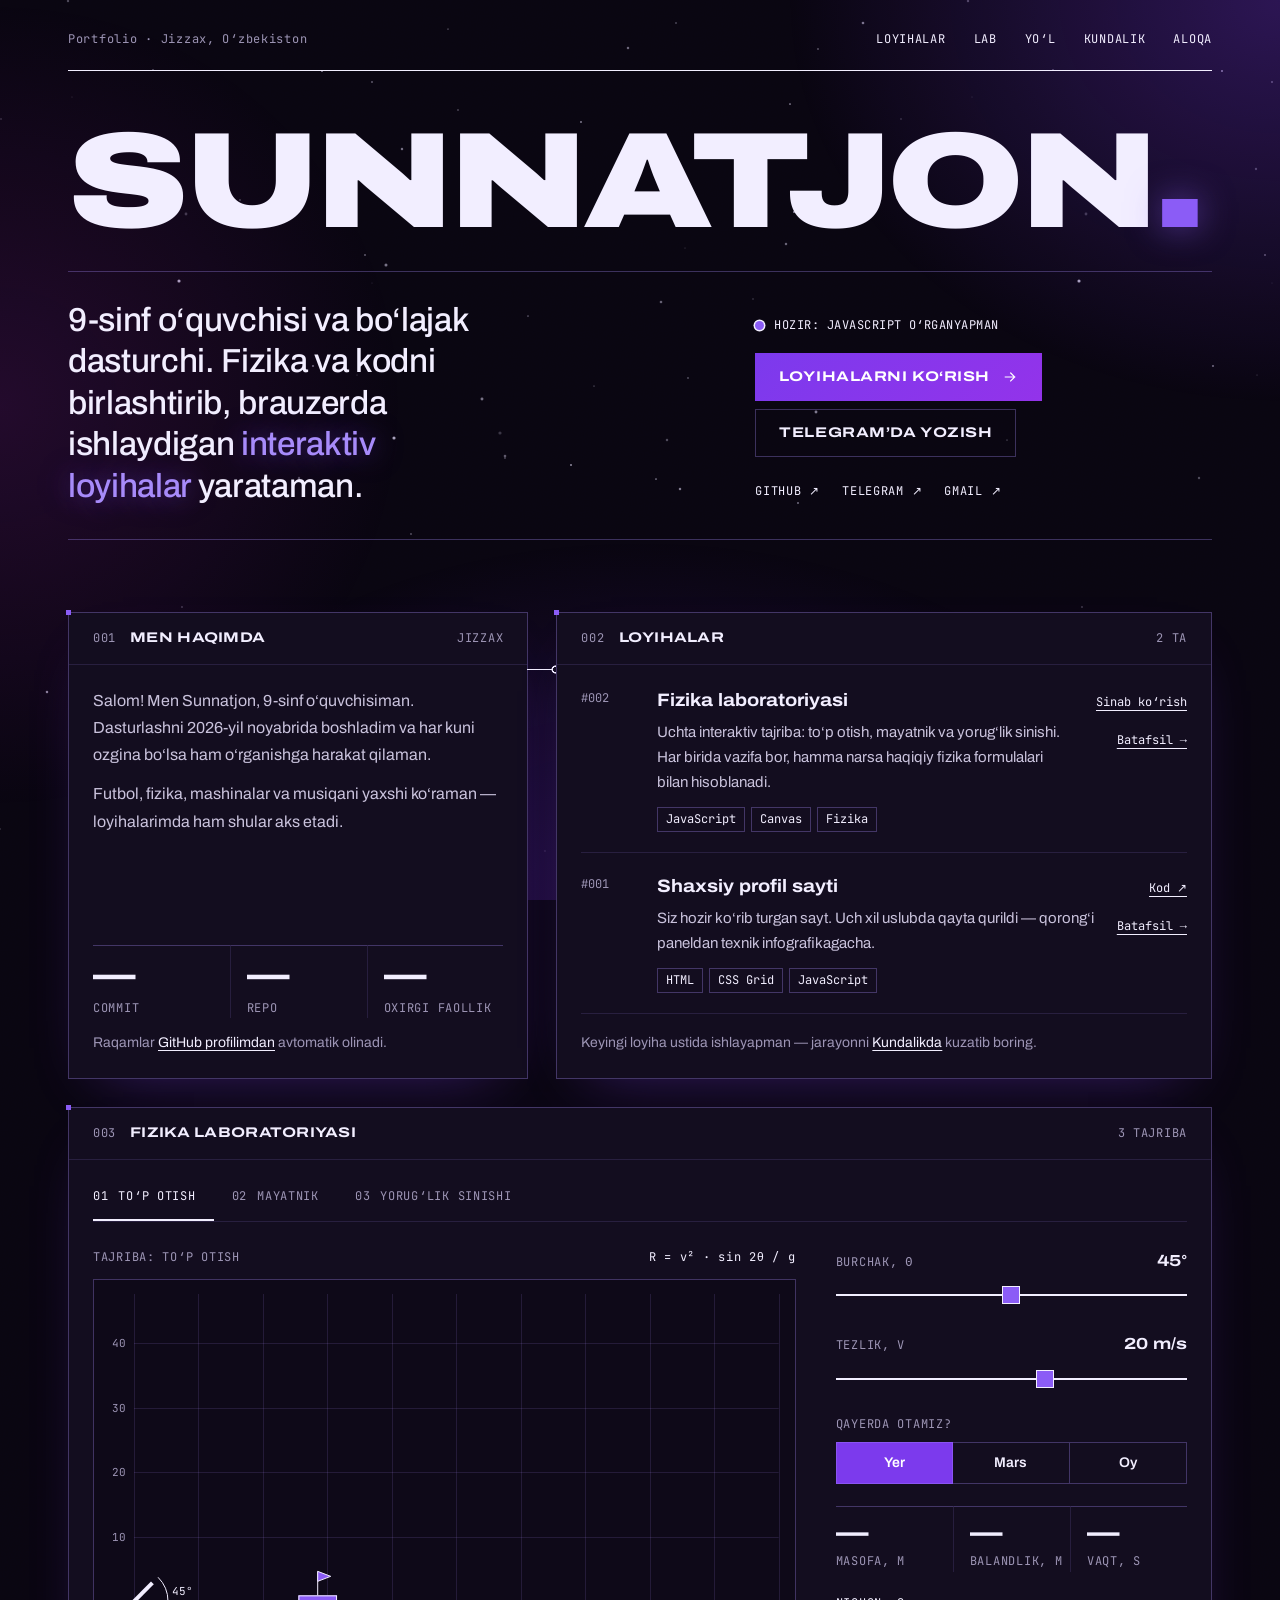
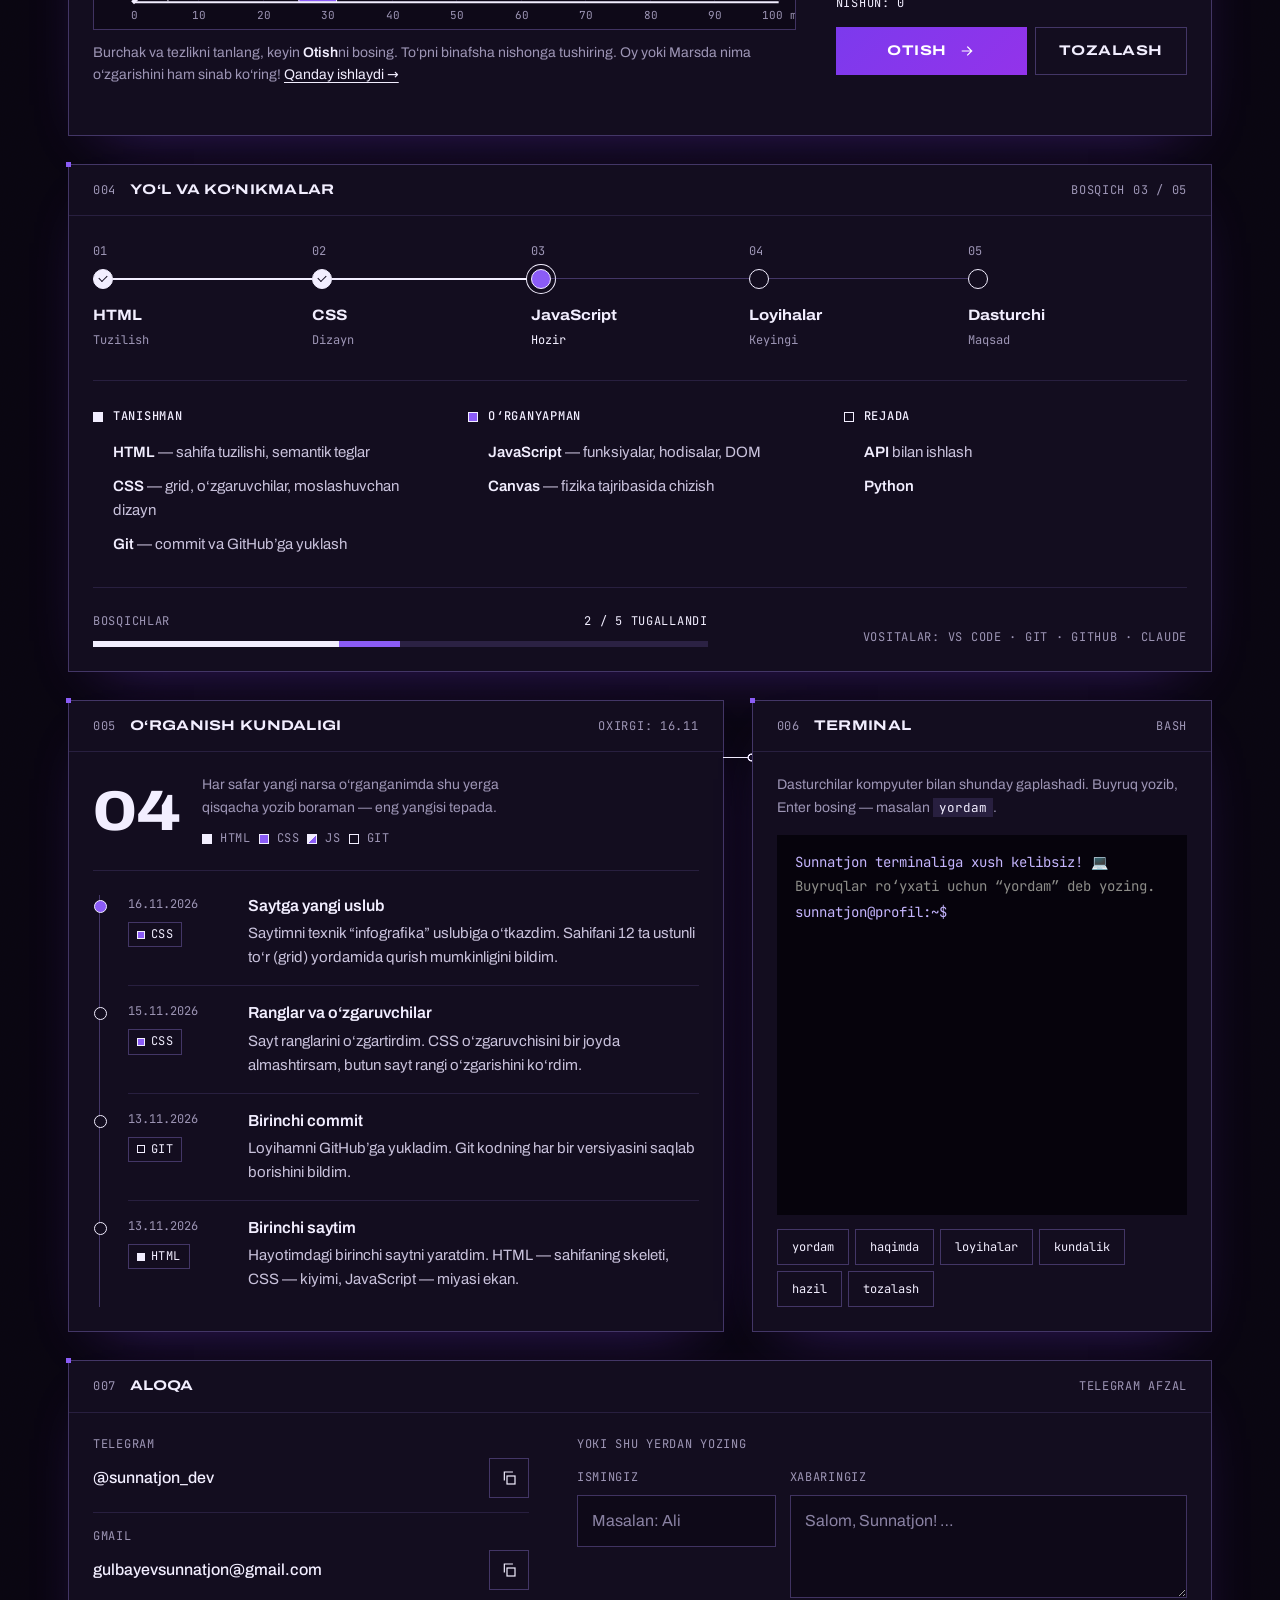
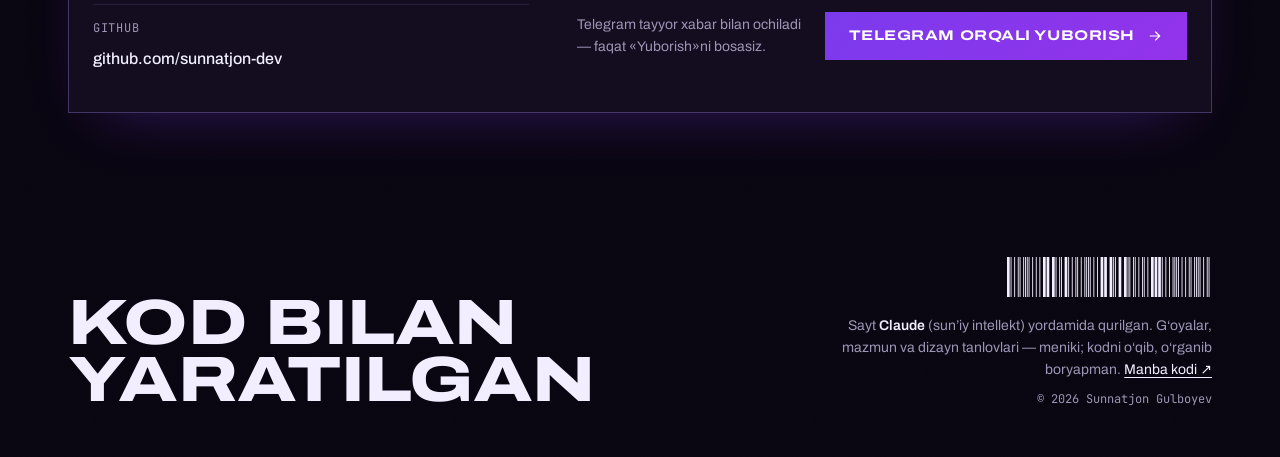
==== commit a05dd386: "Yangi uslub: to'q binafsha "kosmik" dizayn - Fon: deyarli qora binafsha (#0A0612) + binafsha tumanli" ====
--- a/index.html
+++ b/index.html
@@ -6,9 +6,9 @@
   <meta name="viewport" content="width=device-width, initial-scale=1.0">
   <title>Sunnatjon Gulboyev — bo‘lajak dasturchi</title>
   <meta name="description" content="Sunnatjon Gulboyev — 9-sinf o‘quvchisi va bo‘lajak dasturchi. Fizika va kodni birlashtirib, brauzerda ishlaydigan interaktiv loyihalar yarataman.">
-  <meta name="theme-color" content="#d9dcff">
-  <!-- Sayt faqat yorug' rangda ko'rinadi (qurilma qorong'i rejimda bo'lsa ham) -->
-  <meta name="color-scheme" content="only light">
+  <meta name="theme-color" content="#0a0612">
+  <!-- Sayt hammada bir xil: to'q binafsha ("kosmik") dizaynda -->
+  <meta name="color-scheme" content="dark">
 
   <!-- Telegram/Instagramda havola yuborilganda chiqadigan ko'rinish -->
   <meta property="og:type" content="website">
@@ -38,7 +38,7 @@
   <link rel="preload" href="fonts/jetbrains-mono-latin.woff2" as="font" type="font/woff2" crossorigin>
   <!-- "?v=..." — versiya raqami: brauzer eski faylni xotirasidan olmasligi uchun.
        style.css yoki js/ fayllarini o'zgartirsangiz, bu raqamni yangilang (masalan, bugungi sana). -->
-  <link rel="stylesheet" href="style.css?v=20261118">
+  <link rel="stylesheet" href="style.css?v=20261118b">
 </head>
 <body>
 
@@ -147,7 +147,7 @@
           <div class="lab__canvas">
             <canvas id="lab-canvas" role="img" aria-label="To‘pning uchish yo‘li (traektoriyasi) chizilgan grafik"></canvas>
           </div>
-          <p class="small">Burchak va tezlikni tanlang, keyin <b>Otish</b>ni bosing. To‘pni ko‘k nishonga tushiring. Oy yoki Marsda nima o‘zgarishini ham sinab ko‘ring! <a href="loyihalar/fizika-laboratoriyasi.html">Qanday ishlaydi →</a></p>
+          <p class="small">Burchak va tezlikni tanlang, keyin <b>Otish</b>ni bosing. To‘pni binafsha nishonga tushiring. Oy yoki Marsda nima o‘zgarishini ham sinab ko‘ring! <a href="loyihalar/fizika-laboratoriyasi.html">Qanday ishlaydi →</a></p>
         </div>
 
         <form class="lab__controls" id="lab-form">
@@ -451,13 +451,13 @@
   <div class="toast" id="toast" role="status" aria-live="polite"></div>
 
   <!-- Skriptlar mavzular bo'yicha bo'lingan; "defer" — sahifa tayyor bo'lgach, shu tartibda ishga tushadi -->
-  <script src="js/asosiy.js?v=20261118" defer></script>
-  <script src="js/github.js?v=20261118" defer></script>
-  <script src="js/kundalik.js?v=20261118" defer></script>
-  <script src="js/lab.js?v=20261118" defer></script>
-  <script src="js/lab-mayatnik.js?v=20261118" defer></script>
-  <script src="js/lab-nur.js?v=20261118" defer></script>
-  <script src="js/lab-tablar.js?v=20261118" defer></script>
-  <script src="js/terminal.js?v=20261118" defer></script>
+  <script src="js/asosiy.js?v=20261118b" defer></script>
+  <script src="js/github.js?v=20261118b" defer></script>
+  <script src="js/kundalik.js?v=20261118b" defer></script>
+  <script src="js/lab.js?v=20261118b" defer></script>
+  <script src="js/lab-mayatnik.js?v=20261118b" defer></script>
+  <script src="js/lab-nur.js?v=20261118b" defer></script>
+  <script src="js/lab-tablar.js?v=20261118b" defer></script>
+  <script src="js/terminal.js?v=20261118b" defer></script>
 </body>
 </html>
--- a/style.css
+++ b/style.css
@@ -43,25 +43,28 @@
    Rangni o'zgartirmoqchi bo'lsangiz — faqat shu yerni o'zgartiring!
    ========================================================= */
 :root {
-  --paper: #d9dcff;           /* sahifa foni — lavanda (asosiy ko'k bilan bir oiladan) */
-  --panel: #eef0ff;           /* panellar — och lavanda */
-  --field: #f8f9ff;           /* inputlar va grafik maydoni */
-  --ink: #111111;             /* asosiy qora */
-  --text: #3d3d3b;            /* oddiy matn */
-  --muted: #52524f;           /* xira matn (rangli nur tushgan fonda ham kontrast ≥ 4.5:1) */
-  --frame: rgba(17, 17, 17, 0.55);   /* panel ramkasi */
-  --rule: rgba(17, 17, 17, 0.14);    /* ichki ingichka chiziqlar */
-  --grey: #a3a3a0;
-  --track: rgba(17, 17, 17, 0.1);    /* progress chizig'ining bo'sh qismi */
-  --code-bg: rgba(17, 17, 17, 0.08);
-  --hover: #ffffff;                  /* tugma ustiga kelganda */
-  --placeholder: #7d7d79;
-  --mark: rgba(35, 55, 255, 0.16);   /* asosiy rangning och varianti (fon uchun) */
-
-  /* Yagona urg'u rangi (Swiss qoidasi: bitta rang) — faqat bezak uchun, matnda emas */
-  --accent: #2337ff;          /* ASOSIY RANG — elektr-ko'k (Klein ko'ki). Fonda 5.2:1, oq yozuv bilan 6.9:1 kontrast */
-  --accent-dark: #1626d9;     /* tugma ustiga kelganda */
-  --accent-on-dark: #9aa6ff;  /* qora terminal ichida (u yerda to'q ko'k ko'rinmaydi) */
+  --paper: #0a0612;           /* sahifa foni — deyarli qora binafsha ("kosmos") */
+  --panel: #130d1f;           /* panellar — to'q binafsha */
+  --field: #0e0918;           /* inputlar va grafik maydoni — paneldan biroz to'qroq */
+  --ink: #f2eeff;             /* asosiy yozuv — oq-lavanda */
+  --text: #c9c2dc;            /* oddiy matn (panelda 10.6:1) */
+  --muted: #9d95b5;           /* xira matn (panelda 6.5:1) */
+  --frame: rgba(167, 139, 250, 0.32);  /* panel ramkasi — binafsha chiziq */
+  --rule: rgba(167, 139, 250, 0.14);   /* ichki ingichka chiziqlar */
+  --grey: #5f5679;
+  --track: rgba(167, 139, 250, 0.16);  /* progress chizig'ining bo'sh qismi */
+  --code-bg: rgba(167, 139, 250, 0.14);
+  --hover: rgba(167, 139, 250, 0.12);  /* tugma ustiga kelganda */
+  --placeholder: #8a82a3;
+  --mark: rgba(139, 92, 246, 0.18);   /* urg'u rangining shaffof varianti */
+
+  /* Urg'u rangi — binafsha (referensdagi "kosmik" uslub) */
+  --accent: #8b5cf6;          /* to'ldirishlar: nuqtalar, progress, surgichlar, grafikdagi to'p */
+  --accent-text: #a78bfa;     /* matn sifatida (fonda 7.3:1) */
+  --btn-from: #7c3aed;        /* tugma gradienti (oq yozuv bilan 5.6:1) */
+  --btn-to: #9333ea;          /* (oq yozuv bilan 5.2:1) */
+  --accent-on-dark: #c4b5fd;  /* qora terminal ichida */
+  --glow: rgba(139, 92, 246, 0.55);  /* porlash effekti */
 
   /* Yozuv o'lchamlari shkalasi — butun saytda faqat shular ishlatiladi */
   --fs-xs: 12px;     /* yorliqlar, mono yozuvlar */
@@ -78,9 +81,9 @@
   --pad: 24px;
   --gutter: clamp(16px, 4vw, 48px);
   --ease: cubic-bezier(.2, .8, .2, 1);
-  /* Sayt faqat yorug' rangda: qurilma qorong'i rejimda bo'lsa ham. "only" — brauzerlarga
-     (masalan, Android Chrome'ning "avto qorong'i rejimi"ga) saytni o'zi qoraytirmaslikni aytadi. */
-  color-scheme: only light;
+  /* Sayt hammada bir xil — to'q binafsha dizaynda. Brauzerning o'z elementlari
+     (surgich, skroll, kalendar) ham qorong'i ko'rinishda chiqadi. */
+  color-scheme: dark;
 }
 
 * { box-sizing: border-box; margin: 0; padding: 0; }
@@ -104,8 +107,8 @@
   overflow-x: hidden;
 }
 
-/* Lavanda fon ustida yumshoq rangli yorug'lik: yuqori-chapda ko'k, o'ngda binafsha, pastda pushti.
-   Ekranga mahkamlangan (position: fixed) — aylantirganda ham bir xil turadi. Panellar ostida qoladi. */
+/* "Kosmik" fon: binafsha tumanliklar (nebula) + mayda yulduzlar. Ekranga mahkamlangan —
+   aylantirganda joyida turadi, panellar ostida qoladi. Yulduzlar — 900px li SVG bo'lagi, takrorlanadi. */
 body::before {
   content: "";
   position: fixed;
@@ -113,9 +116,10 @@
   z-index: -1;
   pointer-events: none;
   background:
-    radial-gradient(60vw 48vw at 0% 0%, rgba(35, 55, 255, 0.13), transparent 70%),
-    radial-gradient(52vw 52vw at 100% 38%, rgba(168, 102, 255, 0.16), transparent 70%),
-    radial-gradient(46vw 40vw at 28% 100%, rgba(255, 128, 214, 0.10), transparent 70%);
+    radial-gradient(55vw 45vw at 100% 0%, rgba(124, 58, 237, 0.30), transparent 70%),
+    radial-gradient(45vw 45vw at 0% 45%, rgba(192, 38, 211, 0.14), transparent 70%),
+    radial-gradient(60vw 40vw at 50% 100%, rgba(76, 29, 149, 0.35), transparent 70%),
+    url("data:image/svg+xml;utf8,<svg xmlns='http://www.w3.org/2000/svg' width='900' height='900'><g fill='%23e9e2ff'><circle cx='0' cy='829' r='0.82' fill-opacity='0.30'/><circle cx='656' cy='479' r='0.86' fill-opacity='0.59'/><circle cx='680' cy='489' r='1.25' fill-opacity='0.53'/><circle cx='735' cy='218' r='0.91' fill-opacity='0.57'/><circle cx='628' cy='48' r='1.25' fill-opacity='0.44'/><circle cx='830' cy='727' r='0.64' fill-opacity='0.46'/><circle cx='831' cy='620' r='1.21' fill-opacity='0.50'/><circle cx='821' cy='818' r='0.91' fill-opacity='0.36'/><circle cx='753' cy='299' r='0.67' fill-opacity='0.34'/><circle cx='386' cy='265' r='1.53' fill-opacity='0.49'/><circle cx='656' cy='790' r='0.56' fill-opacity='0.33'/><circle cx='505' cy='458' r='0.96' fill-opacity='0.29'/><circle cx='818' cy='49' r='0.90' fill-opacity='0.37'/><circle cx='598' cy='832' r='1.07' fill-opacity='0.27'/><circle cx='365' cy='255' r='0.90' fill-opacity='0.41'/><circle cx='299' cy='478' r='1.18' fill-opacity='0.31'/><circle cx='816' cy='412' r='1.45' fill-opacity='0.53'/><circle cx='571' cy='465' r='1.06' fill-opacity='0.56'/><circle cx='846' cy='357' r='1.28' fill-opacity='0.32'/><circle cx='528' cy='316' r='0.86' fill-opacity='0.40'/><circle cx='715' cy='790' r='0.62' fill-opacity='0.63'/><circle cx='70' cy='366' r='0.67' fill-opacity='0.22'/><circle cx='897' cy='198' r='1.20' fill-opacity='0.26'/><circle cx='411' cy='534' r='0.65' fill-opacity='0.69'/><circle cx='796' cy='802' r='1.47' fill-opacity='0.68'/><circle cx='685' cy='248' r='0.51' fill-opacity='0.32'/><circle cx='68' cy='1' r='1.18' fill-opacity='0.31'/><circle cx='667' cy='440' r='1.26' fill-opacity='0.31'/><circle cx='794' cy='212' r='0.91' fill-opacity='0.67'/><circle cx='107' cy='440' r='0.50' fill-opacity='0.68'/><circle cx='573' cy='830' r='0.52' fill-opacity='0.68'/><circle cx='169' cy='872' r='1.12' fill-opacity='0.55'/><circle cx='240' cy='200' r='0.73' fill-opacity='0.49'/><circle cx='47' cy='692' r='1.27' fill-opacity='0.57'/><circle cx='448' cy='29' r='0.62' fill-opacity='0.69'/><circle cx='118' cy='619' r='1.48' fill-opacity='0.20'/><circle cx='795' cy='775' r='1.59' fill-opacity='0.70'/><circle cx='688' cy='378' r='0.77' fill-opacity='0.58'/><circle cx='794' cy='358' r='0.76' fill-opacity='0.40'/><circle cx='798' cy='503' r='0.89' fill-opacity='0.52'/><circle cx='661' cy='302' r='1.30' fill-opacity='0.41'/><circle cx='179' cy='281' r='1.58' fill-opacity='0.73'/><circle cx='569' cy='785' r='1.51' fill-opacity='0.29'/><circle cx='581' cy='122' r='1.05' fill-opacity='0.49'/><circle cx='694' cy='851' r='1.03' fill-opacity='0.28'/><circle cx='402' cy='149' r='1.23' fill-opacity='0.47'/><circle cx='505' cy='456' r='1.33' fill-opacity='0.38'/><circle cx='676' cy='23' r='0.83' fill-opacity='0.48'/><circle cx='182' cy='651' r='0.82' fill-opacity='0.31'/><circle cx='594' cy='386' r='0.58' fill-opacity='0.61'/><circle cx='741' cy='824' r='1.50' fill-opacity='0.55'/><circle cx='863' cy='23' r='1.34' fill-opacity='0.51'/><circle cx='652' cy='808' r='0.54' fill-opacity='0.25'/><circle cx='72' cy='97' r='0.59' fill-opacity='0.19'/><circle cx='545' cy='851' r='0.71' fill-opacity='0.25'/><circle cx='182' cy='607' r='0.77' fill-opacity='0.43'/><circle cx='895' cy='380' r='1.24' fill-opacity='0.61'/><circle cx='357' cy='375' r='0.57' fill-opacity='0.31'/><circle cx='727' cy='877' r='0.67' fill-opacity='0.69'/><circle cx='458' cy='110' r='0.73' fill-opacity='0.51'/><circle cx='153' cy='70' r='0.80' fill-opacity='0.54'/><circle cx='500' cy='433' r='1.59' fill-opacity='0.22'/><circle cx='372' cy='283' r='0.50' fill-opacity='0.18'/><circle cx='372' cy='82' r='0.76' fill-opacity='0.69'/><circle cx='700' cy='688' r='0.98' fill-opacity='0.65'/><circle cx='866' cy='721' r='1.23' fill-opacity='0.49'/><circle cx='313' cy='366' r='1.05' fill-opacity='0.45'/><circle cx='511' cy='650' r='1.23' fill-opacity='0.53'/><circle cx='656' cy='796' r='1.43' fill-opacity='0.72'/><circle cx='394' cy='438' r='1.55' fill-opacity='0.72'/><circle cx='322' cy='71' r='0.88' fill-opacity='0.67'/><circle cx='638' cy='664' r='1.55' fill-opacity='0.61'/><circle cx='186' cy='214' r='1.38' fill-opacity='0.24'/><circle cx='824' cy='720' r='1.20' fill-opacity='0.57'/><circle cx='482' cy='399' r='1.46' fill-opacity='0.49'/><circle cx='786' cy='244' r='1.26' fill-opacity='0.42'/><circle cx='356' cy='169' r='1.15' fill-opacity='0.31'/><circle cx='809' cy='740' r='0.87' fill-opacity='0.56'/><circle cx='790' cy='104' r='0.84' fill-opacity='0.69'/><circle cx='1' cy='119' r='0.94' fill-opacity='0.19'/></g></svg>") 0 0 / 900px 900px;
 }
 
 a { color: inherit; }
@@ -204,8 +208,8 @@
   animation: pulse 2.4s infinite;
 }
 @keyframes pulse {
-  0%, 100% { box-shadow: 0 0 0 1.5px var(--ink), 0 0 0 0 rgba(35, 55, 255, .5); }
-  60% { box-shadow: 0 0 0 1.5px var(--ink), 0 0 0 7px rgba(35, 55, 255, 0); }
+  0%, 100% { box-shadow: 0 0 0 1.5px var(--ink), 0 0 0 0 rgba(139, 92, 246, .6); }
+  60% { box-shadow: 0 0 0 1.5px var(--ink), 0 0 0 7px rgba(139, 92, 246, 0); }
 }
 
 .barcode { height: 34px; width: auto; fill: var(--ink); }
@@ -241,11 +245,12 @@
 }
 .hero__lead em {
   font-style: normal;
-  color: var(--accent);   /* eng muhim so'zlar asosiy rangda */
+  color: var(--accent-text);   /* eng muhim so'zlar binafshada */
+  text-shadow: 0 0 28px var(--glow);   /* yengil porlash */
 }
 
 /* Sarlavha oxiridagi ko'k nuqta — saytning kichik "belgisi" */
-.mast__dot { color: var(--accent); }
+.mast__dot { color: var(--accent); text-shadow: 0 0 34px var(--glow); }
 .hero__side { display: grid; gap: 18px; }
 .status { font-size: var(--fs-xs); letter-spacing: 0.04em; text-transform: uppercase; }
 .hero__cta { display: flex; flex-wrap: wrap; gap: 8px; }
@@ -293,6 +298,7 @@
   padding: var(--pad);
   background: var(--panel);
   border: 1px solid var(--frame);
+  box-shadow: 0 24px 60px -34px rgba(124, 58, 237, 0.45);
   scroll-margin-top: 24px;
 }
 
@@ -304,7 +310,7 @@
   left: -3px;
   width: 5px;
   height: 5px;
-  background: var(--ink);
+  background: var(--accent);
 }
 
 /* Panellarni bir-biriga ulovchi "sim" — oxirida kichik halqa */
@@ -624,7 +630,7 @@
   cursor: pointer;
   transition: background-color .15s, color .15s, transform .15s;
 }
-.more:hover { background: var(--ink); color: var(--paper); }
+.more:hover { background: var(--accent); border-color: var(--accent); color: #fff; }
 .more:active { transform: scale(0.96); }
 
 /* 009 — Fizika laboratoriyasi */
@@ -715,7 +721,7 @@
   transition: background-color .15s, color .15s;
 }
 .seg label:hover span { background: var(--hover); }
-.seg input:checked + span { background: var(--ink); color: var(--paper); }
+.seg input:checked + span { background: var(--btn-from); color: #fff; }
 .seg input:focus-visible + span { outline: 2px solid var(--ink); outline-offset: 2px; }
 
 .readout { margin-top: 0; padding-top: 0; }
@@ -729,7 +735,7 @@
   color: var(--ink);
   box-shadow: inset 0 0 0 1px var(--frame);
 }
-.btn.btn--ghost:hover { background: var(--ink); color: var(--paper); }
+.btn.btn--ghost:hover { background: var(--hover); color: var(--ink); box-shadow: inset 0 0 0 1px var(--accent-text); }
 .lab__msg { min-height: 22px; margin-top: -8px; color: var(--ink); font-family: var(--font-mono); font-size: var(--fs-xs); }
 
 
@@ -742,8 +748,9 @@
   margin-top: 16px;
   padding: 16px 18px;
   overflow-y: auto;
-  background: #121212;
+  background: #06030c;
   color: #e6e6e3;
+  border-color: var(--rule);
   font-family: var(--font-mono);
   font-size: var(--fs-sm);
   line-height: 1.7;
@@ -783,7 +790,7 @@
   cursor: pointer;
   transition: background-color .15s, color .15s, transform .15s;
 }
-.chips button:hover { background: var(--ink); color: var(--paper); }
+.chips button:hover { background: var(--accent); border-color: var(--accent); color: #fff; }
 .chips button:active { transform: scale(0.96); }
 
 
@@ -831,7 +838,7 @@
   cursor: pointer;
   transition: background-color .15s, color .15s, transform .15s;
 }
-.copy:hover { background: var(--ink); color: var(--paper); }
+.copy:hover { background: var(--accent); border-color: var(--accent); color: #fff; }
 .copy:active { transform: scale(0.96); }
 .copy svg, .btn svg {
   width: 16px;
@@ -873,7 +880,7 @@
 .field input:focus, .field textarea:focus {
   outline: none;
   border-color: var(--ink);
-  box-shadow: 0 0 0 3px rgba(35, 55, 255, 0.28);
+  box-shadow: 0 0 0 3px rgba(139, 92, 246, 0.45);
 }
 .field textarea { min-height: 96px; }
 
@@ -885,7 +892,7 @@
   min-height: 48px;
   padding: 0 24px;
   border: 0;
-  background: var(--accent);
+  background: linear-gradient(135deg, var(--btn-from), var(--btn-to));
   color: #fff;
   font-weight: 700;
   font-stretch: 125%;
@@ -897,7 +904,7 @@
   transition: transform .15s, background-color .15s;
 }
 .btn svg { color: currentColor; transition: transform .2s var(--ease); }
-.btn:hover { background: var(--accent-dark); }
+.btn:hover { filter: brightness(1.12); box-shadow: 0 10px 34px -8px var(--glow); }
 .btn:hover svg { transform: translateX(3px); }
 .btn:active { transform: scale(0.96); }
 
@@ -927,8 +934,9 @@
   bottom: 24px;
   z-index: 20;
   padding: 12px 20px;
-  background: var(--ink);
-  color: var(--paper);
+  background: var(--panel);
+  color: var(--ink);
+  box-shadow: 0 0 0 1px var(--frame), 0 16px 40px -12px var(--glow);
   font-family: var(--font-mono);
   font-size: var(--fs-sm);
   opacity: 0;
